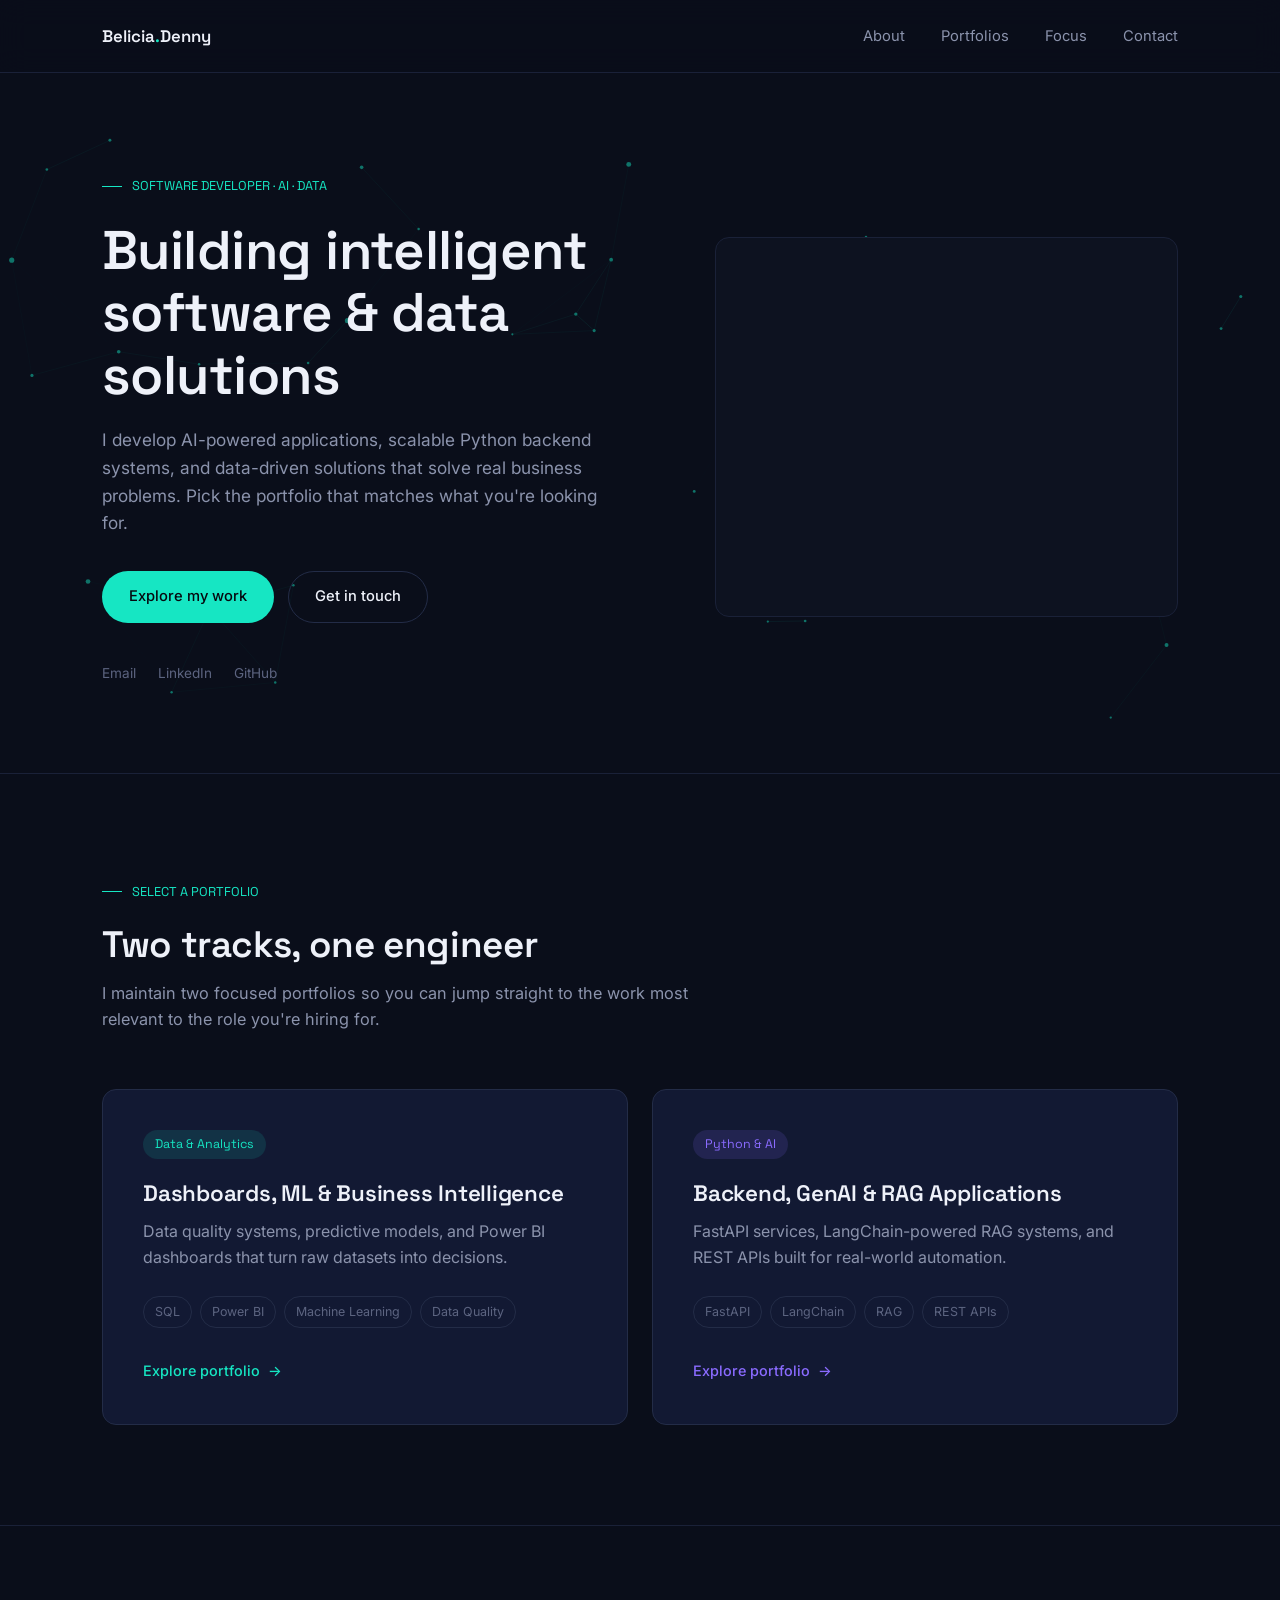
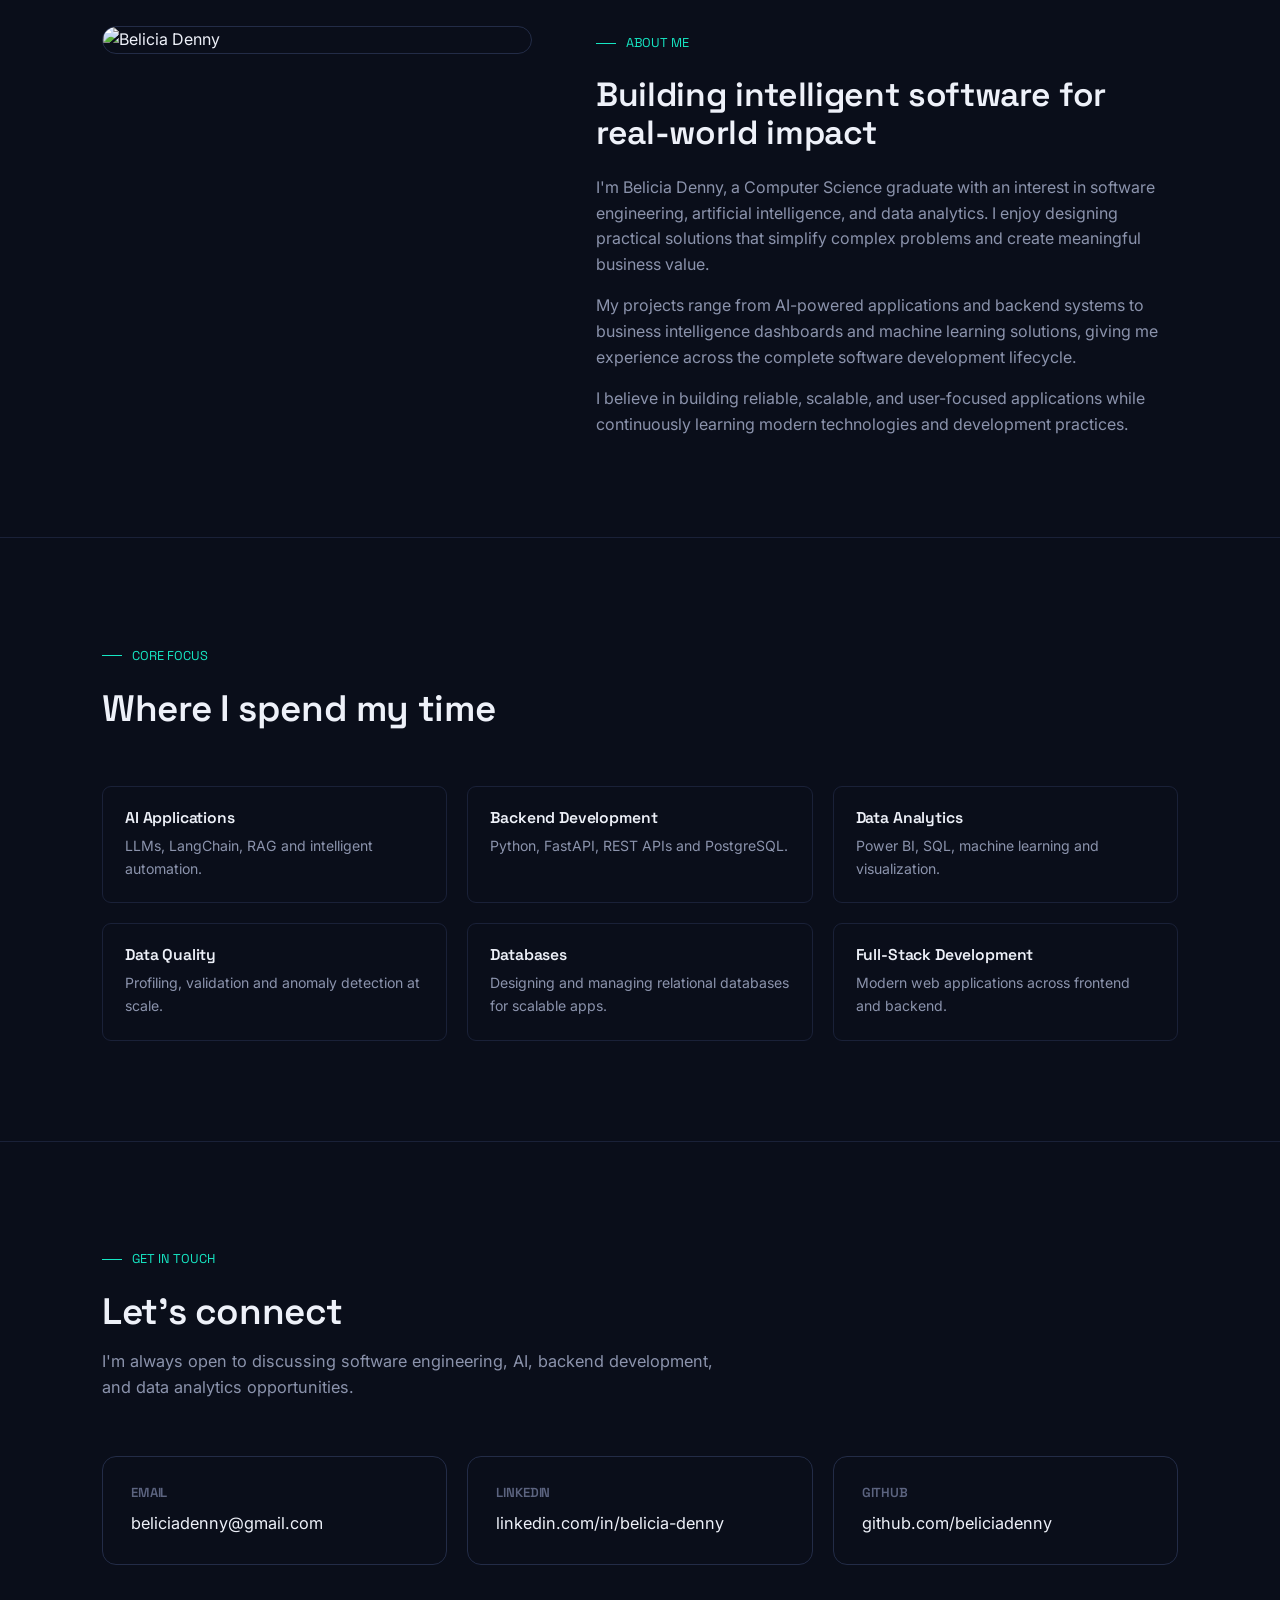
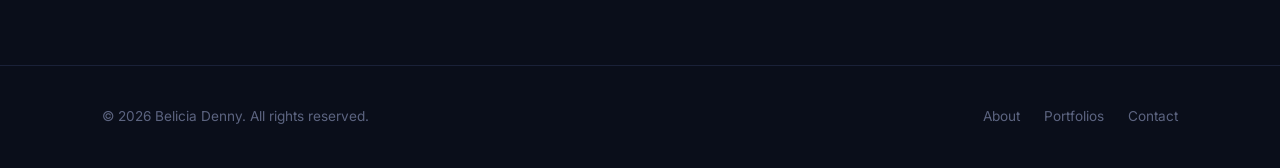
==== index.html @ fc07d2a3 "Initial redesign" ====
<!DOCTYPE html>
<html lang="en">
<head>
<meta charset="UTF-8">
<meta name="viewport" content="width=device-width, initial-scale=1.0">
<title>Belicia Denny | Data &amp; Analytics Portfolio</title>
<meta name="description" content="Portfolio of Belicia Denny showcasing Data Analytics, Business Intelligence, Machine Learning, Python and AI application projects.">
<link rel="preconnect" href="https://fonts.googleapis.com">
<link rel="preconnect" href="https://fonts.gstatic.com" crossorigin>
<link href="https://fonts.googleapis.com/css2?family=Space+Grotesk:wght@500;600;700&family=Inter:wght@400;500;600&display=swap" rel="stylesheet">
<link rel="stylesheet" href="assets/css/style.css">
</head>
<body>

<nav class="nav">
  <div class="wrap">
    <a href="#" class="nav-name">Belicia<span>.</span>Denny</a>
    <ul class="nav-links">
      <li><a href="#about">About</a></li>
      <li><a href="#portfolios">Portfolios</a></li>
      <li><a href="#focus">Focus</a></li>
      <li><a href="#contact">Contact</a></li>
    </ul>
    <button class="nav-toggle" aria-label="Toggle menu" aria-expanded="false">☰</button>
  </div>
</nav>

<header class="hero">
  <canvas class="hero-canvas"></canvas>
  <div class="wrap">
    <div class="hero-copy">
      <div class="eyebrow">SOFTWARE DEVELOPER · AI · DATA</div>
      <h1>Building intelligent software &amp; data solutions</h1>
      <p class="lede">I develop AI-powered applications, scalable Python backend systems, and data-driven solutions that solve real business problems. Pick the portfolio that matches what you're looking for.</p>
      <div class="hero-actions">
        <a href="#portfolios" class="btn btn-primary">Explore my work</a>
        <a href="#contact" class="btn btn-ghost">Get in touch</a>
      </div>
      <div class="hero-socials">
        <a href="mailto:beliciadenny@gmail.com">Email</a>
        <a href="https://www.linkedin.com/in/belicia-denny" target="_blank" rel="noopener">LinkedIn</a>
        <a href="https://github.com/beliciadenny" target="_blank" rel="noopener">GitHub</a>
      </div>
    </div>
    <div class="hero-visual" aria-hidden="true"></div>
  </div>
</header>

<section class="section" id="portfolios">
  <div class="wrap">
    <div class="section-head">
      <div class="eyebrow">SELECT A PORTFOLIO</div>
      <h2>Two tracks, one engineer</h2>
      <p>I maintain two focused portfolios so you can jump straight to the work most relevant to the role you're hiring for.</p>
    </div>
    <div class="picker-grid">
      <a href="data-analytics/" class="picker-card is-teal">
        <span class="picker-tag">Data &amp; Analytics</span>
        <h3>Dashboards, ML &amp; Business Intelligence</h3>
        <p>Data quality systems, predictive models, and Power BI dashboards that turn raw datasets into decisions.</p>
        <div class="picker-stack">
          <span>SQL</span><span>Power BI</span><span>Machine Learning</span><span>Data Quality</span>
        </div>
        <span class="picker-link">Explore portfolio <span class="arrow">→</span></span>
      </a>
      <a href="python-ai/" class="picker-card is-violet">
        <span class="picker-tag">Python &amp; AI</span>
        <h3>Backend, GenAI &amp; RAG Applications</h3>
        <p>FastAPI services, LangChain-powered RAG systems, and REST APIs built for real-world automation.</p>
        <div class="picker-stack">
          <span>FastAPI</span><span>LangChain</span><span>RAG</span><span>REST APIs</span>
        </div>
        <span class="picker-link">Explore portfolio <span class="arrow">→</span></span>
      </a>
    </div>
  </div>
</section>

<section class="section" id="about">
  <div class="wrap">
    <div class="about-layout">
      <div class="about-photo">
        <img src="assets/images/new_pic.jpeg" alt="Belicia Denny">
      </div>
      <div class="about-copy">
        <div class="eyebrow">ABOUT ME</div>
        <h2>Building intelligent software for real-world impact</h2>
        <p>I'm Belicia Denny, a Computer Science graduate with an interest in software engineering, artificial intelligence, and data analytics. I enjoy designing practical solutions that simplify complex problems and create meaningful business value.</p>
        <p>My projects range from AI-powered applications and backend systems to business intelligence dashboards and machine learning solutions, giving me experience across the complete software development lifecycle.</p>
        <p>I believe in building reliable, scalable, and user-focused applications while continuously learning modern technologies and development practices.</p>
      </div>
    </div>
  </div>
</section>

<section class="section" id="focus">
  <div class="wrap">
    <div class="section-head">
      <div class="eyebrow">CORE FOCUS</div>
      <h2>Where I spend my time</h2>
    </div>
    <div class="feature-grid">
      <div class="feature-item">
        <h4>AI Applications</h4>
        <p>LLMs, LangChain, RAG and intelligent automation.</p>
      </div>
      <div class="feature-item">
        <h4>Backend Development</h4>
        <p>Python, FastAPI, REST APIs and PostgreSQL.</p>
      </div>
      <div class="feature-item">
        <h4>Data Analytics</h4>
        <p>Power BI, SQL, machine learning and visualization.</p>
      </div>
      <div class="feature-item">
        <h4>Data Quality</h4>
        <p>Profiling, validation and anomaly detection at scale.</p>
      </div>
      <div class="feature-item">
        <h4>Databases</h4>
        <p>Designing and managing relational databases for scalable apps.</p>
      </div>
      <div class="feature-item">
        <h4>Full-Stack Development</h4>
        <p>Modern web applications across frontend and backend.</p>
      </div>
    </div>
  </div>
</section>

<section class="section" id="contact">
  <div class="wrap">
    <div class="section-head">
      <div class="eyebrow">GET IN TOUCH</div>
      <h2>Let's connect</h2>
      <p>I'm always open to discussing software engineering, AI, backend development, and data analytics opportunities.</p>
    </div>
    <div class="contact-grid">
      <a class="contact-card" href="mailto:beliciadenny@gmail.com">
        <h4>EMAIL</h4>
        <div class="value">beliciadenny@gmail.com</div>
      </a>
      <a class="contact-card" href="https://www.linkedin.com/in/belicia-denny" target="_blank" rel="noopener">
        <h4>LINKEDIN</h4>
        <div class="value">linkedin.com/in/belicia-denny</div>
      </a>
      <a class="contact-card" href="https://github.com/beliciadenny" target="_blank" rel="noopener">
        <h4>GITHUB</h4>
        <div class="value">github.com/beliciadenny</div>
      </a>
    </div>
  </div>
</section>

<footer class="site-footer">
  <div class="wrap footer-row">
    <p>© 2026 Belicia Denny. All rights reserved.</p>
    <div class="footer-links">
      <a href="#about">About</a>
      <a href="#portfolios">Portfolios</a>
      <a href="#contact">Contact</a>
    </div>
  </div>
</footer>

<script src="assets/js/main.js"></script>
</body>
</html>
---- assets/css/style.css ----
/* ==========================================================================
   Belicia Denny — Portfolio design system
   Deep navy base, dual accent system:
     --teal   = Data & Analytics track
     --violet = Python & AI track
   ========================================================================== */

:root {
  --bg: #0a0e1a;
  --bg-elevated: #0d1220;
  --card: #121933;
  --card-hover: #161f3d;
  --border: #232c47;
  --border-soft: #1a2138;

  --text: #eef1f9;
  --text-muted: #8b93ac;
  --text-faint: #5c6480;

  --teal: #16e6c3;
  --teal-soft: rgba(22, 230, 195, 0.12);
  --violet: #8a6bff;
  --violet-soft: rgba(138, 107, 255, 0.14);

  --accent: var(--teal);
  --accent-soft: var(--teal-soft);

  --font-display: "Space Grotesk", "Segoe UI", sans-serif;
  --font-body: "Inter", "Segoe UI", sans-serif;

  --max: 1140px;
  --radius: 14px;
  --radius-sm: 9px;

  --ease: cubic-bezier(0.16, 1, 0.3, 1);
}

/* Track overrides — set on <body> */
body.track-data { --accent: var(--teal); --accent-soft: var(--teal-soft); }
body.track-ai   { --accent: var(--violet); --accent-soft: var(--violet-soft); }

* { box-sizing: border-box; }
html { scroll-behavior: smooth; }

@media (prefers-reduced-motion: reduce) {
  html { scroll-behavior: auto; }
  *, *::before, *::after { animation-duration: 0.001ms !important; animation-iteration-count: 1 !important; transition-duration: 0.001ms !important; }
}

body {
  margin: 0;
  background: var(--bg);
  color: var(--text);
  font-family: var(--font-body);
  font-size: 16px;
  line-height: 1.6;
  -webkit-font-smoothing: antialiased;
}

img { max-width: 100%; display: block; }
a { color: inherit; text-decoration: none; }

h1, h2, h3, h4 {
  font-family: var(--font-display);
  font-weight: 600;
  line-height: 1.15;
  margin: 0;
  letter-spacing: -0.01em;
}

p { margin: 0; color: var(--text-muted); }

.wrap {
  max-width: var(--max);
  margin: 0 auto;
  padding: 0 32px;
}

@media (max-width: 640px) {
  .wrap { padding: 0 20px; }
}

::selection { background: var(--accent-soft); color: var(--text); }

/* Focus visibility */
a:focus-visible,
button:focus-visible {
  outline: 2px solid var(--accent);
  outline-offset: 3px;
  border-radius: 4px;
}

/* ---------- Nav ---------- */
.nav {
  position: sticky;
  top: 0;
  z-index: 50;
  background: rgba(10, 14, 26, 0.78);
  backdrop-filter: blur(14px);
  -webkit-backdrop-filter: blur(14px);
  border-bottom: 1px solid var(--border-soft);
}

.nav .wrap {
  display: flex;
  align-items: center;
  justify-content: space-between;
  height: 72px;
}

.nav-name {
  font-family: var(--font-display);
  font-size: 1.05rem;
  font-weight: 600;
  color: var(--text);
}

.nav-name span { color: var(--accent); }

.nav-links {
  display: flex;
  gap: 36px;
  list-style: none;
  margin: 0;
  padding: 0;
}

.nav-links a {
  font-size: 0.92rem;
  color: var(--text-muted);
  transition: color 0.2s var(--ease);
  position: relative;
}

.nav-links a:hover { color: var(--text); }

.nav-links a::after {
  content: "";
  position: absolute;
  left: 0; right: 0; bottom: -6px;
  height: 2px;
  background: var(--accent);
  transform: scaleX(0);
  transform-origin: left;
  transition: transform 0.25s var(--ease);
}

.nav-links a:hover::after { transform: scaleX(1); }

.nav-toggle {
  display: none;
  background: none;
  border: 1px solid var(--border);
  border-radius: 8px;
  width: 40px; height: 40px;
  color: var(--text);
  font-size: 1.1rem;
  cursor: pointer;
}

@media (max-width: 800px) {
  .nav-links {
    position: fixed;
    top: 72px; left: 0; right: 0;
    flex-direction: column;
    gap: 0;
    background: var(--bg-elevated);
    border-bottom: 1px solid var(--border-soft);
    max-height: 0;
    overflow: hidden;
    transition: max-height 0.3s var(--ease);
  }
  .nav-links.open { max-height: 320px; }
  .nav-links li { border-top: 1px solid var(--border-soft); }
  .nav-links a { display: block; padding: 16px 32px; }
  .nav-toggle { display: block; }
}

/* ---------- Buttons ---------- */
.btn {
  display: inline-flex;
  align-items: center;
  gap: 8px;
  padding: 13px 26px;
  border-radius: 999px;
  font-size: 0.92rem;
  font-weight: 500;
  font-family: var(--font-body);
  border: 1px solid transparent;
  cursor: pointer;
  transition: transform 0.2s var(--ease), border-color 0.2s var(--ease), background 0.2s var(--ease);
}

.btn-primary {
  background: var(--accent);
  color: #06090f;
}
.btn-primary:hover { transform: translateY(-2px); }

.btn-ghost {
  background: transparent;
  border-color: var(--border);
  color: var(--text);
}
.btn-ghost:hover { border-color: var(--accent); color: var(--accent); }

/* ---------- Hero ---------- */
.hero {
  position: relative;
  padding: 96px 0 88px;
  overflow: hidden;
}

.hero-canvas {
  position: absolute;
  inset: 0;
  z-index: 0;
  opacity: 0.55;
  pointer-events: none;
}

.hero .wrap {
  position: relative;
  z-index: 1;
  display: grid;
  grid-template-columns: 1.1fr 0.9fr;
  gap: 48px;
  align-items: center;
}

@media (max-width: 900px) {
  .hero .wrap { grid-template-columns: 1fr; }
  .hero-visual { order: -1; height: 220px; }
}

.eyebrow {
  display: inline-flex;
  align-items: center;
  gap: 10px;
  font-size: 0.8rem;
  color: var(--accent);
  font-family: var(--font-display);
  margin-bottom: 22px;
}

.eyebrow::before {
  content: "";
  width: 20px;
  height: 1px;
  background: var(--accent);
}

.hero h1 {
  font-size: clamp(2.3rem, 4.6vw, 3.4rem);
  color: var(--text);
  max-width: 14ch;
}

.hero .lede {
  margin-top: 20px;
  font-size: 1.08rem;
  max-width: 46ch;
  color: var(--text-muted);
}

.hero-actions {
  display: flex;
  gap: 14px;
  margin-top: 34px;
  flex-wrap: wrap;
}

.hero-socials {
  display: flex;
  gap: 22px;
  margin-top: 40px;
}

.hero-socials a {
  font-size: 0.85rem;
  color: var(--text-faint);
  border-bottom: 1px solid transparent;
  transition: color 0.2s var(--ease), border-color 0.2s var(--ease);
}
.hero-socials a:hover { color: var(--accent); border-color: var(--accent); }

.hero-visual {
  position: relative;
  height: 380px;
  border-radius: var(--radius);
  border: 1px solid var(--border-soft);
  background: var(--bg-elevated);
  overflow: hidden;
}

.hero-photo {
  position: relative;
  height: 380px;
  border-radius: var(--radius);
  overflow: hidden;
  border: 1px solid var(--border);
}

.hero-photo img { width: 100%; height: 100%; object-fit: cover; }

.hero-photo::after {
  content: "";
  position: absolute; inset: 0;
  background: linear-gradient(180deg, transparent 50%, rgba(10,14,26,0.85) 100%);
}

/* ---------- Section scaffolding ---------- */
.section { padding: 100px 0; border-top: 1px solid var(--border-soft); }
.section-head { max-width: 640px; margin-bottom: 56px; }
.section-head h2 { font-size: clamp(1.7rem, 3vw, 2.3rem); }
.section-head p { margin-top: 14px; font-size: 1.02rem; }

/* ---------- Portfolio picker (home) ---------- */
.picker-grid {
  display: grid;
  grid-template-columns: 1fr 1fr;
  gap: 24px;
}
@media (max-width: 780px) { .picker-grid { grid-template-columns: 1fr; } }

.picker-card {
  position: relative;
  padding: 40px;
  border-radius: var(--radius);
  border: 1px solid var(--border);
  background: var(--card);
  transition: transform 0.3s var(--ease), border-color 0.3s var(--ease), box-shadow 0.3s var(--ease);
}

.picker-card.is-teal:hover { border-color: var(--teal); box-shadow: 0 0 0 1px var(--teal), 0 20px 50px -20px rgba(22,230,195,0.35); }
.picker-card.is-violet:hover { border-color: var(--violet); box-shadow: 0 0 0 1px var(--violet), 0 20px 50px -20px rgba(138,107,255,0.35); }
.picker-card:hover { transform: translateY(-6px); }

.picker-tag {
  display: inline-block;
  font-family: var(--font-display);
  font-size: 0.78rem;
  padding: 5px 12px;
  border-radius: 999px;
  margin-bottom: 22px;
}
.is-teal .picker-tag { background: var(--teal-soft); color: var(--teal); }
.is-violet .picker-tag { background: var(--violet-soft); color: var(--violet); }

.picker-card h3 { font-size: 1.4rem; color: var(--text); margin-bottom: 12px; }
.picker-card p { margin-bottom: 26px; }

.picker-stack {
  display: flex;
  flex-wrap: wrap;
  gap: 8px;
  margin-bottom: 30px;
}
.picker-stack span {
  font-size: 0.78rem;
  color: var(--text-faint);
  border: 1px solid var(--border);
  padding: 5px 11px;
  border-radius: 999px;
}

.picker-link {
  display: inline-flex;
  align-items: center;
  gap: 8px;
  font-size: 0.9rem;
  font-weight: 500;
  color: var(--text);
}
.is-teal .picker-link { color: var(--teal); }
.is-violet .picker-link { color: var(--violet); }

.picker-link .arrow { transition: transform 0.25s var(--ease); }
.picker-card:hover .picker-link .arrow { transform: translateX(5px); }

/* ---------- About / expertise grid ---------- */
.about-layout {
  display: grid;
  grid-template-columns: 0.85fr 1.15fr;
  gap: 64px;
  align-items: start;
}
@media (max-width: 860px) { .about-layout { grid-template-columns: 1fr; } }

.about-photo {
  border-radius: var(--radius);
  overflow: hidden;
  border: 1px solid var(--border);
}

.about-copy p + p { margin-top: 16px; }
.about-copy h2 { font-size: clamp(1.6rem, 3vw, 2.1rem); margin-bottom: 22px; }

.feature-grid {
  display: grid;
  grid-template-columns: repeat(3, 1fr);
  gap: 20px;
  margin-top: 44px;
}
@media (max-width: 700px) { .feature-grid { grid-template-columns: 1fr 1fr; } }
@media (max-width: 480px) { .feature-grid { grid-template-columns: 1fr; } }

.feature-item {
  padding: 22px;
  border-radius: var(--radius-sm);
  border: 1px solid var(--border-soft);
}
.feature-item h4 { font-size: 0.98rem; color: var(--text); margin-bottom: 8px; }
.feature-item p { font-size: 0.88rem; }

/* ---------- Featured project ---------- */
.featured {
  border: 1px solid var(--border);
  border-radius: var(--radius);
  overflow: hidden;
  background: var(--card);
}

.featured-media { position: relative; line-height: 0; }
.featured-media img { width: 100%; }

.featured-body { padding: 44px; }
.featured-body h3 { font-size: 1.5rem; color: var(--text); margin-bottom: 16px; }
.featured-body > p { margin-bottom: 26px; max-width: 68ch; }

.chip-row {
  display: flex;
  flex-wrap: wrap;
  gap: 10px;
  margin-bottom: 28px;
}
.chip {
  font-size: 0.8rem;
  padding: 7px 14px;
  border-radius: 999px;
  background: var(--accent-soft);
  color: var(--accent);
}

.stack-row {
  display: flex;
  flex-wrap: wrap;
  gap: 8px;
  margin-bottom: 30px;
}
.stack-row span {
  font-size: 0.78rem;
  color: var(--text-faint);
  border: 1px solid var(--border);
  padding: 5px 12px;
  border-radius: 999px;
}

.featured-note {
  font-size: 0.85rem;
  color: var(--text-faint);
  margin-top: 22px;
  border-top: 1px solid var(--border-soft);
  padding-top: 20px;
}

/* ---------- Project cards ---------- */
.project-grid {
  display: grid;
  grid-template-columns: repeat(2, 1fr);
  gap: 24px;
}
@media (max-width: 760px) { .project-grid { grid-template-columns: 1fr; } }

.project-card {
  border: 1px solid var(--border);
  border-radius: var(--radius);
  background: var(--card);
  overflow: hidden;
  opacity: 0;
  transform: translateY(16px);
  transition: opacity 0.5s var(--ease), transform 0.5s var(--ease), border-color 0.3s var(--ease), box-shadow 0.3s var(--ease);
}

.project-card.in-view { opacity: 1; transform: translateY(0); }

.project-card:hover {
  border-color: var(--accent);
  box-shadow: 0 18px 46px -24px rgba(0,0,0,0.6);
}

.project-media { line-height: 0; overflow: hidden; }
.project-media img { width: 100%; height: 190px; object-fit: cover; transition: transform 0.5s var(--ease); }
.project-card:hover .project-media img { transform: scale(1.045); }

.project-body { padding: 26px; }
.project-body h3 { font-size: 1.08rem; color: var(--text); margin-bottom: 10px; }
.project-body > p { font-size: 0.92rem; margin-bottom: 18px; }

.project-stack {
  display: flex;
  flex-wrap: wrap;
  gap: 8px;
  margin-bottom: 20px;
}
.project-stack span {
  font-size: 0.75rem;
  color: var(--text-faint);
  border: 1px solid var(--border-soft);
  padding: 4px 10px;
  border-radius: 999px;
}

.project-link {
  display: inline-flex;
  align-items: center;
  gap: 7px;
  font-size: 0.86rem;
  font-weight: 500;
  color: var(--accent);
}
.project-link .arrow { transition: transform 0.25s var(--ease); }
.project-card:hover .project-link .arrow { transform: translateX(4px); }

/* ---------- Skills ---------- */
.skills-grid {
  display: grid;
  grid-template-columns: repeat(3, 1fr);
  gap: 20px;
}
@media (max-width: 760px) { .skills-grid { grid-template-columns: 1fr 1fr; } }
@media (max-width: 500px) { .skills-grid { grid-template-columns: 1fr; } }

.skill-card {
  padding: 24px;
  border: 1px solid var(--border-soft);
  border-radius: var(--radius-sm);
}
.skill-card h4 {
  font-size: 0.82rem;
  color: var(--accent);
  font-family: var(--font-display);
  margin-bottom: 14px;
}
.skill-tags { display: flex; flex-wrap: wrap; gap: 8px; }
.skill-tags span {
  font-size: 0.8rem;
  color: var(--text-muted);
  border: 1px solid var(--border);
  padding: 5px 11px;
  border-radius: 999px;
}

/* ---------- Education ---------- */
.edu-card {
  display: flex;
  justify-content: space-between;
  align-items: flex-start;
  gap: 24px;
  padding: 32px;
  border: 1px solid var(--border);
  border-radius: var(--radius);
  background: var(--card);
  flex-wrap: wrap;
}
.edu-card h3 { font-size: 1.2rem; color: var(--text); margin-bottom: 6px; }
.edu-card .edu-sub { color: var(--accent); font-size: 0.92rem; margin-bottom: 10px; }
.edu-year {
  font-family: var(--font-display);
  color: var(--text-faint);
  font-size: 0.9rem;
  white-space: nowrap;
}

/* ---------- Contact ---------- */
.contact-grid {
  display: grid;
  grid-template-columns: repeat(3, 1fr);
  gap: 20px;
}
@media (max-width: 700px) { .contact-grid { grid-template-columns: 1fr; } }

.contact-card {
  padding: 28px;
  border: 1px solid var(--border);
  border-radius: var(--radius);
  transition: border-color 0.25s var(--ease), transform 0.25s var(--ease);
}
.contact-card:hover { border-color: var(--accent); transform: translateY(-4px); }
.contact-card h4 { font-size: 0.82rem; color: var(--text-faint); font-family: var(--font-display); margin-bottom: 10px; }
.contact-card .value { font-size: 1.02rem; color: var(--text); word-break: break-word; }

/* ---------- Footer ---------- */
.site-footer {
  border-top: 1px solid var(--border-soft);
  padding: 40px 0;
}
.footer-row {
  display: flex;
  justify-content: space-between;
  align-items: center;
  flex-wrap: wrap;
  gap: 16px;
}
.footer-row p { font-size: 0.85rem; color: var(--text-faint); }
.footer-links { display: flex; gap: 24px; }
.footer-links a { font-size: 0.85rem; color: var(--text-faint); transition: color 0.2s var(--ease); }
.footer-links a:hover { color: var(--accent); }

/* ---------- Utility reveal (project grid stagger only) ---------- */
.project-card:nth-child(1) { transition-delay: 0.02s; }
.project-card:nth-child(2) { transition-delay: 0.08s; }
.project-card:nth-child(3) { transition-delay: 0.14s; }
.project-card:nth-child(4) { transition-delay: 0.2s; }
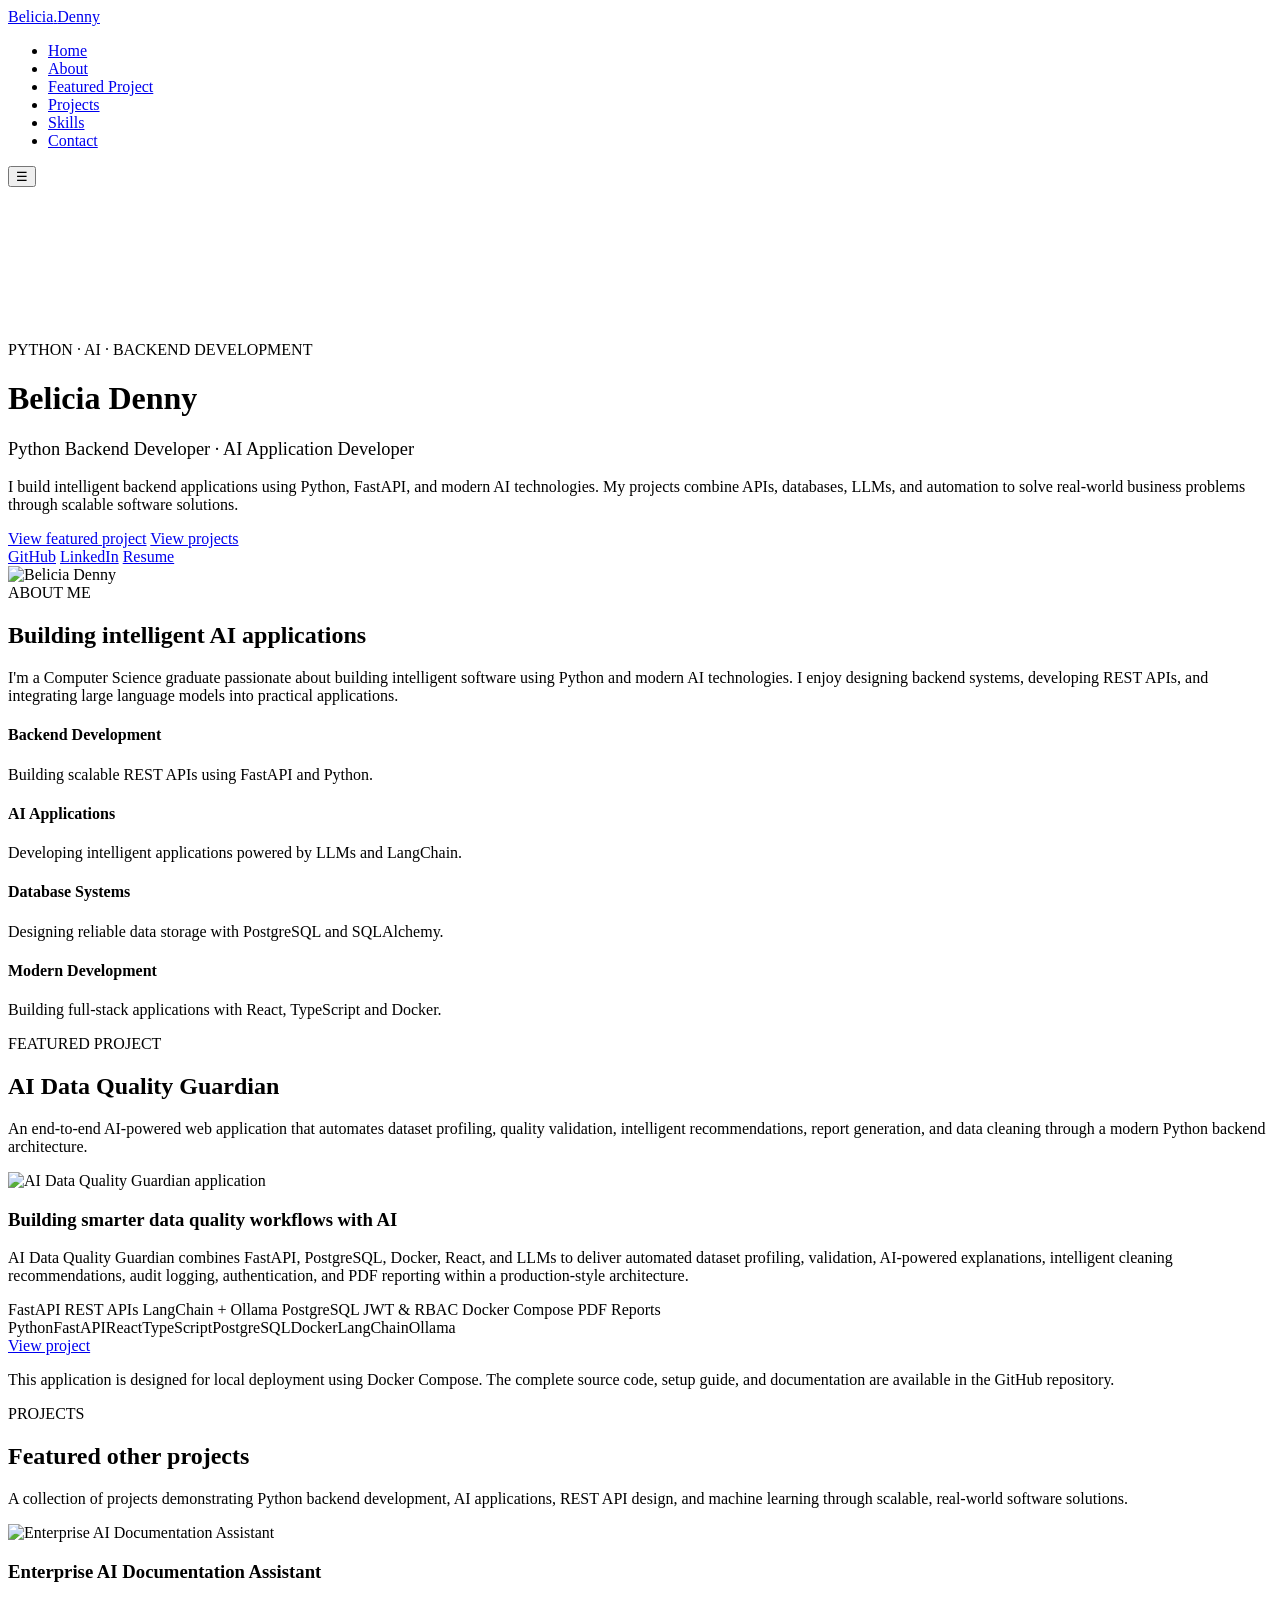
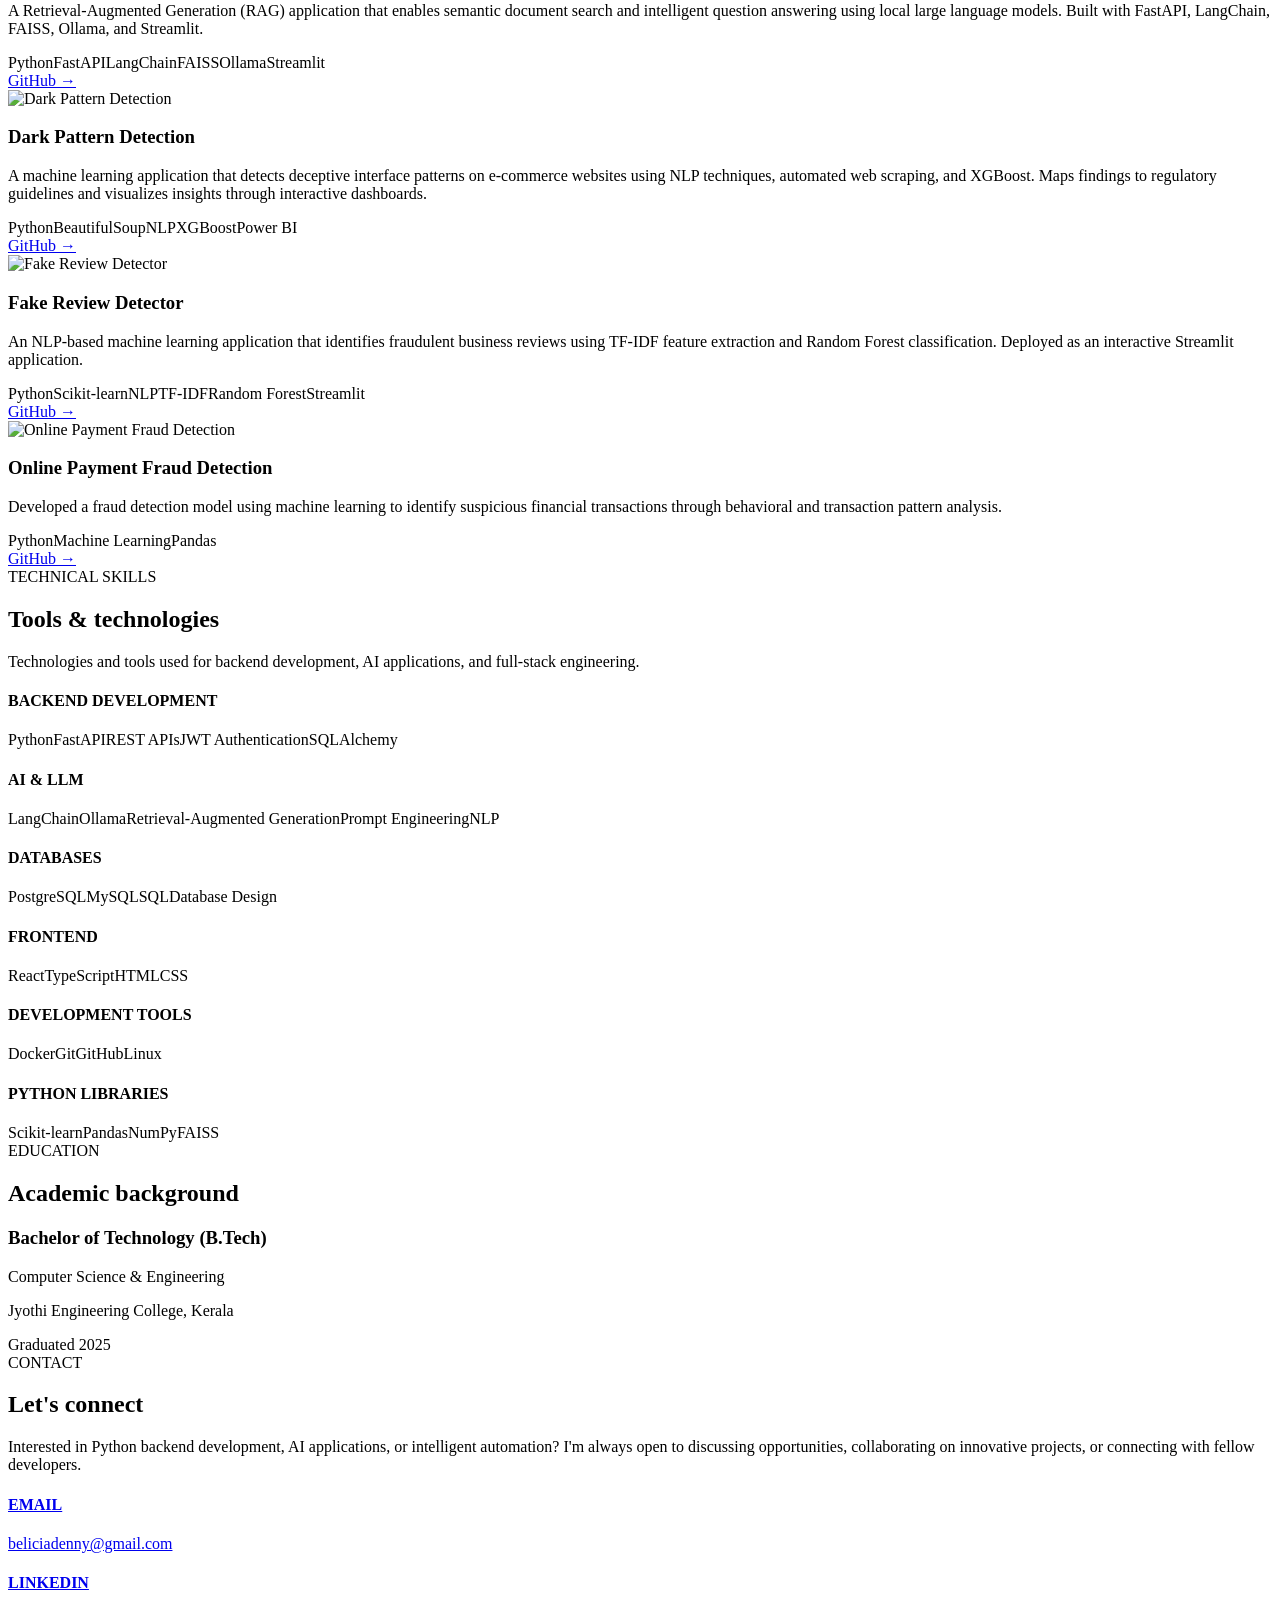
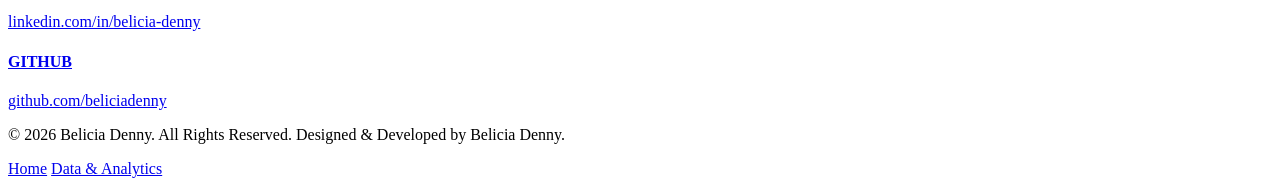
==== commit f38aa0e4: "Add files via upload" ====
--- a/index.html
+++ b/index.html
@@ -3,22 +3,24 @@
 <head>
 <meta charset="UTF-8">
 <meta name="viewport" content="width=device-width, initial-scale=1.0">
-<title>Belicia Denny | Data &amp; Analytics Portfolio</title>
-<meta name="description" content="Portfolio of Belicia Denny showcasing Data Analytics, Business Intelligence, Machine Learning, Python and AI application projects.">
+<title>Belicia Denny | Python &amp; AI Applications</title>
+<meta name="description" content="Portfolio of Belicia Denny showcasing Python backend development, AI applications, FastAPI, LLM integration, and intelligent software solutions.">
 <link rel="preconnect" href="https://fonts.googleapis.com">
 <link rel="preconnect" href="https://fonts.gstatic.com" crossorigin>
 <link href="https://fonts.googleapis.com/css2?family=Space+Grotesk:wght@500;600;700&family=Inter:wght@400;500;600&display=swap" rel="stylesheet">
-<link rel="stylesheet" href="assets/css/style.css">
+<link rel="stylesheet" href="../assets/css/style.css">
 </head>
-<body>
+<body class="track-data">
 
 <nav class="nav">
   <div class="wrap">
-    <a href="#" class="nav-name">Belicia<span>.</span>Denny</a>
+    <a href="../index.html" class="nav-name">Belicia<span>.</span>Denny</a>
     <ul class="nav-links">
+      <li><a href="../index.html">Home</a></li>
       <li><a href="#about">About</a></li>
-      <li><a href="#portfolios">Portfolios</a></li>
-      <li><a href="#focus">Focus</a></li>
+      <li><a href="#featured-project">Featured Project</a></li>
+      <li><a href="#projects">Projects</a></li>
+      <li><a href="#skills">Skills</a></li>
       <li><a href="#contact">Contact</a></li>
     </ul>
     <button class="nav-toggle" aria-label="Toggle menu" aria-expanded="false">☰</button>
@@ -29,101 +31,183 @@
   <canvas class="hero-canvas"></canvas>
   <div class="wrap">
     <div class="hero-copy">
-      <div class="eyebrow">SOFTWARE DEVELOPER · AI · DATA</div>
-      <h1>Building intelligent software &amp; data solutions</h1>
-      <p class="lede">I develop AI-powered applications, scalable Python backend systems, and data-driven solutions that solve real business problems. Pick the portfolio that matches what you're looking for.</p>
+      <div class="eyebrow">PYTHON · AI · BACKEND DEVELOPMENT</div>
+      <h1>Belicia Denny</h1>
+      <p class="lede" style="font-family: var(--font-display); color: var(--text); font-size: 1.15rem; margin-top: 6px;">Python Backend Developer · AI Application Developer</p>
+      <p class="lede">I build intelligent backend applications using Python, FastAPI, and modern AI technologies. My projects combine APIs, databases, LLMs, and automation to solve real-world business problems through scalable software solutions.</p>
       <div class="hero-actions">
-        <a href="#portfolios" class="btn btn-primary">Explore my work</a>
-        <a href="#contact" class="btn btn-ghost">Get in touch</a>
+        <a href="#featured-project" class="btn btn-primary">View featured project</a>
+        <a href="#projects" class="btn btn-ghost">View projects</a>
       </div>
       <div class="hero-socials">
-        <a href="mailto:beliciadenny@gmail.com">Email</a>
-        <a href="https://www.linkedin.com/in/belicia-denny" target="_blank" rel="noopener">LinkedIn</a>
         <a href="https://github.com/beliciadenny" target="_blank" rel="noopener">GitHub</a>
-      </div>
-    </div>
-    <div class="hero-visual" aria-hidden="true"></div>
+        <a href="https://linkedin.com/in/belicia-denny" target="_blank" rel="noopener">LinkedIn</a>
+        <a href="assets/Belicia_Denny_Btech2025_AI.pdf" target="_blank" rel="noopener">Resume</a>
+      </div>
+    </div>
+    <div class="hero-photo">
+      <img src="assets/images/profile.jpeg" alt="Belicia Denny">
+    </div>
   </div>
 </header>
 
-<section class="section" id="portfolios">
-  <div class="wrap">
-    <div class="section-head">
-      <div class="eyebrow">SELECT A PORTFOLIO</div>
-      <h2>Two tracks, one engineer</h2>
-      <p>I maintain two focused portfolios so you can jump straight to the work most relevant to the role you're hiring for.</p>
-    </div>
-    <div class="picker-grid">
-      <a href="data-analytics/" class="picker-card is-teal">
-        <span class="picker-tag">Data &amp; Analytics</span>
-        <h3>Dashboards, ML &amp; Business Intelligence</h3>
-        <p>Data quality systems, predictive models, and Power BI dashboards that turn raw datasets into decisions.</p>
-        <div class="picker-stack">
-          <span>SQL</span><span>Power BI</span><span>Machine Learning</span><span>Data Quality</span>
-        </div>
-        <span class="picker-link">Explore portfolio <span class="arrow">→</span></span>
-      </a>
-      <a href="python-ai/" class="picker-card is-violet">
-        <span class="picker-tag">Python &amp; AI</span>
-        <h3>Backend, GenAI &amp; RAG Applications</h3>
-        <p>FastAPI services, LangChain-powered RAG systems, and REST APIs built for real-world automation.</p>
-        <div class="picker-stack">
-          <span>FastAPI</span><span>LangChain</span><span>RAG</span><span>REST APIs</span>
-        </div>
-        <span class="picker-link">Explore portfolio <span class="arrow">→</span></span>
-      </a>
-    </div>
-  </div>
-</section>
-
 <section class="section" id="about">
   <div class="wrap">
-    <div class="about-layout">
-      <div class="about-photo">
-        <img src="assets/images/new_pic.jpeg" alt="Belicia Denny">
-      </div>
-      <div class="about-copy">
-        <div class="eyebrow">ABOUT ME</div>
-        <h2>Building intelligent software for real-world impact</h2>
-        <p>I'm Belicia Denny, a Computer Science graduate with an interest in software engineering, artificial intelligence, and data analytics. I enjoy designing practical solutions that simplify complex problems and create meaningful business value.</p>
-        <p>My projects range from AI-powered applications and backend systems to business intelligence dashboards and machine learning solutions, giving me experience across the complete software development lifecycle.</p>
-        <p>I believe in building reliable, scalable, and user-focused applications while continuously learning modern technologies and development practices.</p>
-      </div>
-    </div>
-  </div>
-</section>
-
-<section class="section" id="focus">
-  <div class="wrap">
-    <div class="section-head">
-      <div class="eyebrow">CORE FOCUS</div>
-      <h2>Where I spend my time</h2>
+    <div class="section-head">
+      <div class="eyebrow">ABOUT ME</div>
+      <h2>Building intelligent AI applications</h2>
+      <p>I'm a Computer Science graduate passionate about building intelligent software using Python and modern AI technologies. I enjoy designing backend systems, developing REST APIs, and integrating large language models into practical applications.</p>
     </div>
     <div class="feature-grid">
       <div class="feature-item">
+        <h4>Backend Development</h4>
+        <p>Building scalable REST APIs using FastAPI and Python.</p>
+      </div>
+      <div class="feature-item">
         <h4>AI Applications</h4>
-        <p>LLMs, LangChain, RAG and intelligent automation.</p>
-      </div>
-      <div class="feature-item">
-        <h4>Backend Development</h4>
-        <p>Python, FastAPI, REST APIs and PostgreSQL.</p>
-      </div>
-      <div class="feature-item">
-        <h4>Data Analytics</h4>
-        <p>Power BI, SQL, machine learning and visualization.</p>
-      </div>
-      <div class="feature-item">
-        <h4>Data Quality</h4>
-        <p>Profiling, validation and anomaly detection at scale.</p>
-      </div>
-      <div class="feature-item">
-        <h4>Databases</h4>
-        <p>Designing and managing relational databases for scalable apps.</p>
-      </div>
-      <div class="feature-item">
-        <h4>Full-Stack Development</h4>
-        <p>Modern web applications across frontend and backend.</p>
-      </div>
+        <p>Developing intelligent applications powered by LLMs and LangChain.</p>
+      </div>
+      <div class="feature-item">
+        <h4>Database Systems</h4>
+        <p>Designing reliable data storage with PostgreSQL and SQLAlchemy.</p>
+      </div>
+      <div class="feature-item">
+        <h4>Modern Development</h4>
+        <p>Building full-stack applications with React, TypeScript and Docker.</p>
+      </div>
+    </div>
+  </div>
+</section>
+
+<section class="section" id="featured-project">
+  <div class="wrap">
+    <div class="section-head">
+      <div class="eyebrow">FEATURED PROJECT</div>
+      <h2>AI Data Quality Guardian</h2>
+      <p>An end-to-end AI-powered web application that automates dataset profiling, quality validation, intelligent recommendations, report generation, and data cleaning through a modern Python backend architecture.</p>
+    </div>
+    <div class="featured">
+      <div class="featured-media">
+        <img src="assets/images/data-quality-guardian.png" alt="AI Data Quality Guardian application">
+      </div>
+      <div class="featured-body">
+        <h3>Building smarter data quality workflows with AI</h3>
+        <p>AI Data Quality Guardian combines FastAPI, PostgreSQL, Docker, React, and LLMs to deliver automated dataset profiling, validation, AI-powered explanations, intelligent cleaning recommendations, audit logging, authentication, and PDF reporting within a production-style architecture.</p>
+        <div class="chip-row">
+          <span class="chip">FastAPI REST APIs</span>
+          <span class="chip">LangChain + Ollama</span>
+          <span class="chip">PostgreSQL</span>
+          <span class="chip">JWT &amp; RBAC</span>
+          <span class="chip">Docker Compose</span>
+          <span class="chip">PDF Reports</span>
+        </div>
+        <div class="stack-row">
+          <span>Python</span><span>FastAPI</span><span>React</span><span>TypeScript</span><span>PostgreSQL</span><span>Docker</span><span>LangChain</span><span>Ollama</span>
+        </div>
+        <a href="https://github.com/beliciadenny/ai-data-quality-guardian" target="_blank" rel="noopener" class="btn btn-primary">View project</a>
+        <p class="featured-note">This application is designed for local deployment using Docker Compose. The complete source code, setup guide, and documentation are available in the GitHub repository.</p>
+      </div>
+    </div>
+  </div>
+</section>
+
+<section class="section" id="projects">
+  <div class="wrap">
+    <div class="section-head">
+      <div class="eyebrow">PROJECTS</div>
+      <h2>Featured other projects</h2>
+      <p>A collection of projects demonstrating Python backend development, AI applications, REST API design, and machine learning through scalable, real-world software solutions.</p>
+    </div>
+    <div class="project-grid">
+      <article class="project-card">
+        <div class="project-media"><img src="assets/images/ai-enterprice.png" alt="Enterprise AI Documentation Assistant"></div>
+        <div class="project-body">
+          <h3>Enterprise AI Documentation Assistant</h3>
+          <p>A Retrieval-Augmented Generation (RAG) application that enables semantic document search and intelligent question answering using local large language models. Built with FastAPI, LangChain, FAISS, Ollama, and Streamlit.</p>
+          <div class="project-stack"><span>Python</span><span>FastAPI</span><span>LangChain</span><span>FAISS</span><span>Ollama</span><span>Streamlit</span></div>
+          <a href="https://github.com/beliciadenny/enterprise-ai-documentation-assistant" target="_blank" rel="noopener" class="project-link">GitHub <span class="arrow">→</span></a>
+        </div>
+      </article>
+      <article class="project-card">
+        <div class="project-media"><img src="assets/images/dark-pattern.png" alt="Dark Pattern Detection"></div>
+        <div class="project-body">
+          <h3>Dark Pattern Detection</h3>
+          <p>A machine learning application that detects deceptive interface patterns on e-commerce websites using NLP techniques, automated web scraping, and XGBoost. Maps findings to regulatory guidelines and visualizes insights through interactive dashboards.</p>
+          <div class="project-stack"><span>Python</span><span>BeautifulSoup</span><span>NLP</span><span>XGBoost</span><span>Power BI</span></div>
+          <a href="https://github.com/beliciadenny/dark-pattern-detection" target="_blank" rel="noopener" class="project-link">GitHub <span class="arrow">→</span></a>
+        </div>
+      </article>
+      <article class="project-card">
+        <div class="project-media"><img src="assets/images/fake-review.png" alt="Fake Review Detector"></div>
+        <div class="project-body">
+          <h3>Fake Review Detector</h3>
+          <p>An NLP-based machine learning application that identifies fraudulent business reviews using TF-IDF feature extraction and Random Forest classification. Deployed as an interactive Streamlit application.</p>
+          <div class="project-stack"><span>Python</span><span>Scikit-learn</span><span>NLP</span><span>TF-IDF</span><span>Random Forest</span><span>Streamlit</span></div>
+          <a href="https://github.com/beliciadenny/Fake-Review-Detector" target="_blank" rel="noopener" class="project-link">GitHub <span class="arrow">→</span></a>
+        </div>
+      </article>
+      <article class="project-card">
+        <div class="project-media"><img src="assets/images/fraud-detection.png" alt="Online Payment Fraud Detection"></div>
+        <div class="project-body">
+          <h3>Online Payment Fraud Detection</h3>
+          <p>Developed a fraud detection model using machine learning to identify suspicious financial transactions through behavioral and transaction pattern analysis.</p>
+          <div class="project-stack"><span>Python</span><span>Machine Learning</span><span>Pandas</span></div>
+          <a href="https://github.com/beliciadenny/Online_Payments_Fraud_Detection-MLProject" target="_blank" rel="noopener" class="project-link">GitHub <span class="arrow">→</span></a>
+        </div>
+      </article>
+    </div>
+  </div>
+</section>
+
+<section class="section" id="skills">
+  <div class="wrap">
+    <div class="section-head">
+      <div class="eyebrow">TECHNICAL SKILLS</div>
+      <h2>Tools &amp; technologies</h2>
+      <p>Technologies and tools used for backend development, AI applications, and full-stack engineering.</p>
+    </div>
+    <div class="skills-grid">
+      <div class="skill-card">
+        <h4>BACKEND DEVELOPMENT</h4>
+        <div class="skill-tags"><span>Python</span><span>FastAPI</span><span>REST APIs</span><span>JWT Authentication</span><span>SQLAlchemy</span></div>
+      </div>
+      <div class="skill-card">
+        <h4>AI &amp; LLM</h4>
+        <div class="skill-tags"><span>LangChain</span><span>Ollama</span><span>Retrieval-Augmented Generation</span><span>Prompt Engineering</span><span>NLP</span></div>
+      </div>
+      <div class="skill-card">
+        <h4>DATABASES</h4>
+        <div class="skill-tags"><span>PostgreSQL</span><span>MySQL</span><span>SQL</span><span>Database Design</span></div>
+      </div>
+      <div class="skill-card">
+        <h4>FRONTEND</h4>
+        <div class="skill-tags"><span>React</span><span>TypeScript</span><span>HTML</span><span>CSS</span></div>
+      </div>
+      <div class="skill-card">
+        <h4>DEVELOPMENT TOOLS</h4>
+        <div class="skill-tags"><span>Docker</span><span>Git</span><span>GitHub</span><span>Linux</span></div>
+      </div>
+      <div class="skill-card">
+        <h4>PYTHON LIBRARIES</h4>
+        <div class="skill-tags"><span>Scikit-learn</span><span>Pandas</span><span>NumPy</span><span>FAISS</span></div>
+      </div>
+    </div>
+  </div>
+</section>
+
+<section class="section" id="education">
+  <div class="wrap">
+    <div class="section-head">
+      <div class="eyebrow">EDUCATION</div>
+      <h2>Academic background</h2>
+    </div>
+    <div class="edu-card">
+      <div>
+        <h3>Bachelor of Technology (B.Tech)</h3>
+        <div class="edu-sub">Computer Science &amp; Engineering</div>
+        <p>Jyothi Engineering College, Kerala</p>
+      </div>
+      <div class="edu-year">Graduated 2025</div>
     </div>
   </div>
 </section>
@@ -131,16 +215,16 @@
 <section class="section" id="contact">
   <div class="wrap">
     <div class="section-head">
-      <div class="eyebrow">GET IN TOUCH</div>
+      <div class="eyebrow">CONTACT</div>
       <h2>Let's connect</h2>
-      <p>I'm always open to discussing software engineering, AI, backend development, and data analytics opportunities.</p>
+      <p>Interested in Python backend development, AI applications, or intelligent automation? I'm always open to discussing opportunities, collaborating on innovative projects, or connecting with fellow developers.</p>
     </div>
     <div class="contact-grid">
       <a class="contact-card" href="mailto:beliciadenny@gmail.com">
         <h4>EMAIL</h4>
         <div class="value">beliciadenny@gmail.com</div>
       </a>
-      <a class="contact-card" href="https://www.linkedin.com/in/belicia-denny" target="_blank" rel="noopener">
+      <a class="contact-card" href="https://linkedin.com/in/belicia-denny" target="_blank" rel="noopener">
         <h4>LINKEDIN</h4>
         <div class="value">linkedin.com/in/belicia-denny</div>
       </a>
@@ -154,15 +238,14 @@
 
 <footer class="site-footer">
   <div class="wrap footer-row">
-    <p>© 2026 Belicia Denny. All rights reserved.</p>
+    <p>© 2026 Belicia Denny. All Rights Reserved. Designed &amp; Developed by Belicia Denny.</p>
     <div class="footer-links">
-      <a href="#about">About</a>
-      <a href="#portfolios">Portfolios</a>
-      <a href="#contact">Contact</a>
+      <a href="../index.html">Home</a>
+      <a href="../data-analytics/">Data &amp; Analytics</a>
     </div>
   </div>
 </footer>
 
-<script src="assets/js/main.js"></script>
+<script src="../assets/js/main.js"></script>
 </body>
 </html>
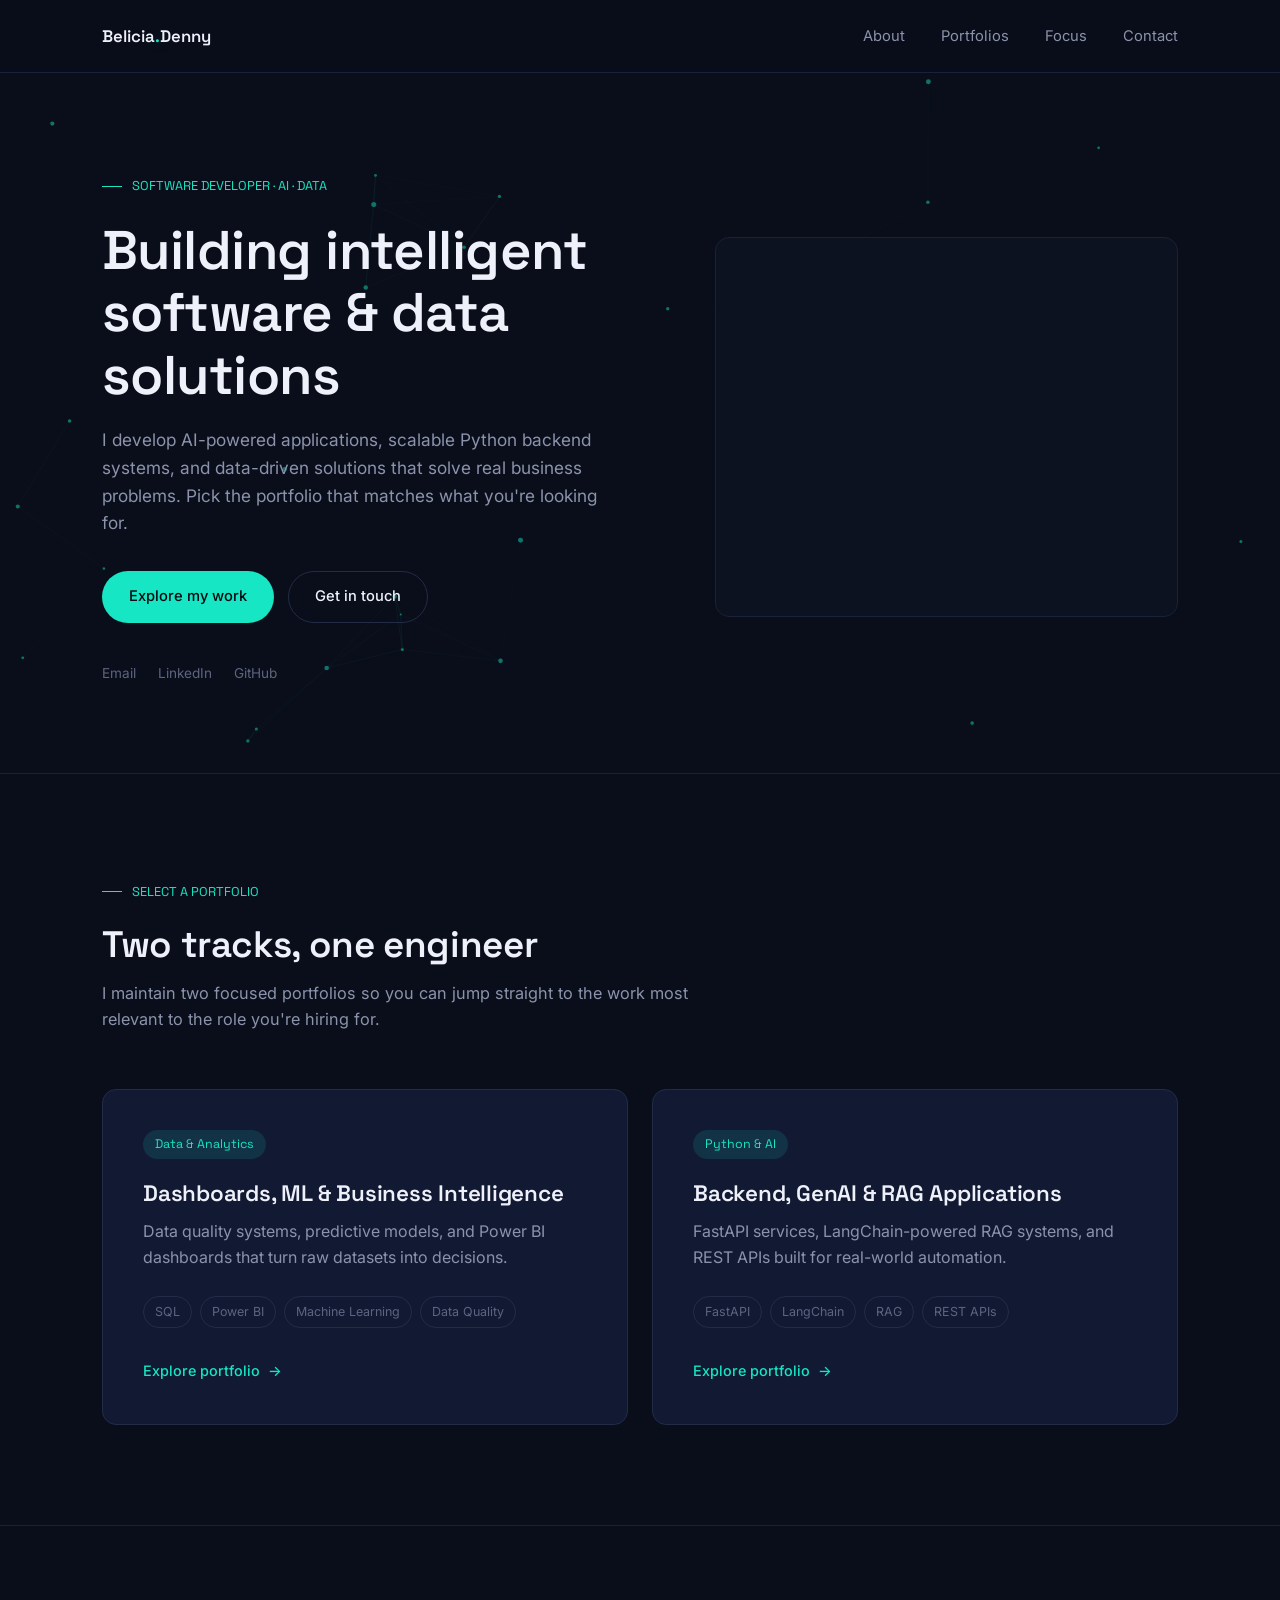
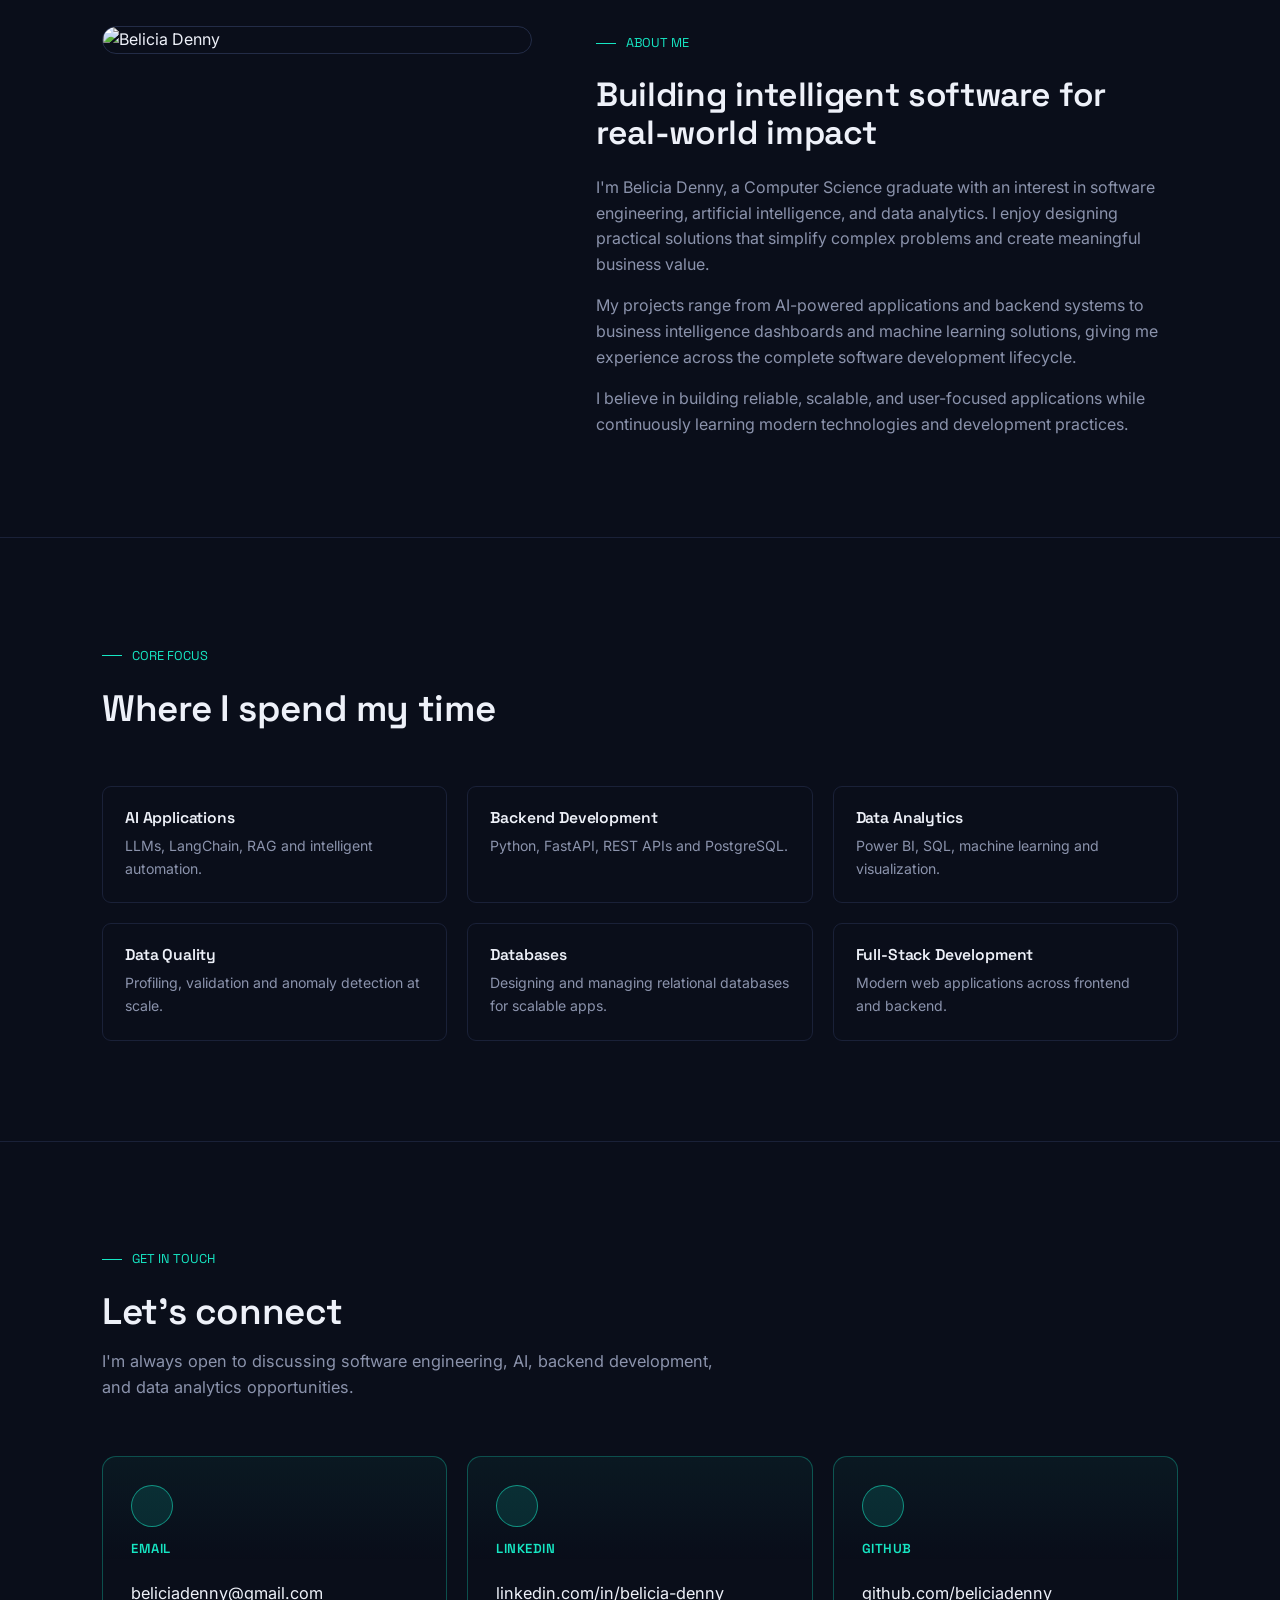
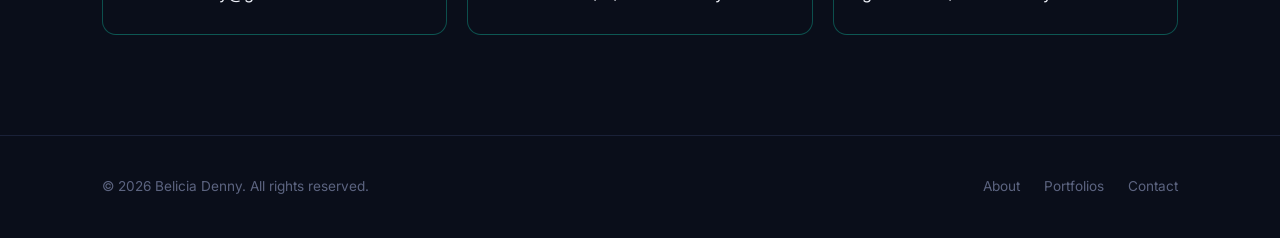
==== commit 0f1b3943: "Add files via upload" ====
--- a/index.html
+++ b/index.html
@@ -3,24 +3,22 @@
 <head>
 <meta charset="UTF-8">
 <meta name="viewport" content="width=device-width, initial-scale=1.0">
-<title>Belicia Denny | Python &amp; AI Applications</title>
-<meta name="description" content="Portfolio of Belicia Denny showcasing Python backend development, AI applications, FastAPI, LLM integration, and intelligent software solutions.">
+<title>Belicia Denny | Data &amp; Analytics Portfolio</title>
+<meta name="description" content="Portfolio of Belicia Denny showcasing Data Analytics, Business Intelligence, Machine Learning, Python and AI application projects.">
 <link rel="preconnect" href="https://fonts.googleapis.com">
 <link rel="preconnect" href="https://fonts.gstatic.com" crossorigin>
 <link href="https://fonts.googleapis.com/css2?family=Space+Grotesk:wght@500;600;700&family=Inter:wght@400;500;600&display=swap" rel="stylesheet">
-<link rel="stylesheet" href="../assets/css/style.css">
+<link rel="stylesheet" href="assets/css/style.css">
 </head>
-<body class="track-data">
+<body>
 
 <nav class="nav">
   <div class="wrap">
-    <a href="../index.html" class="nav-name">Belicia<span>.</span>Denny</a>
+    <a href="#" class="nav-name">Belicia<span>.</span>Denny</a>
     <ul class="nav-links">
-      <li><a href="../index.html">Home</a></li>
       <li><a href="#about">About</a></li>
-      <li><a href="#featured-project">Featured Project</a></li>
-      <li><a href="#projects">Projects</a></li>
-      <li><a href="#skills">Skills</a></li>
+      <li><a href="#portfolios">Portfolios</a></li>
+      <li><a href="#focus">Focus</a></li>
       <li><a href="#contact">Contact</a></li>
     </ul>
     <button class="nav-toggle" aria-label="Toggle menu" aria-expanded="false">☰</button>
@@ -31,183 +29,101 @@
   <canvas class="hero-canvas"></canvas>
   <div class="wrap">
     <div class="hero-copy">
-      <div class="eyebrow">PYTHON · AI · BACKEND DEVELOPMENT</div>
-      <h1>Belicia Denny</h1>
-      <p class="lede" style="font-family: var(--font-display); color: var(--text); font-size: 1.15rem; margin-top: 6px;">Python Backend Developer · AI Application Developer</p>
-      <p class="lede">I build intelligent backend applications using Python, FastAPI, and modern AI technologies. My projects combine APIs, databases, LLMs, and automation to solve real-world business problems through scalable software solutions.</p>
+      <div class="eyebrow">SOFTWARE DEVELOPER · AI · DATA</div>
+      <h1>Building intelligent software &amp; data solutions</h1>
+      <p class="lede">I develop AI-powered applications, scalable Python backend systems, and data-driven solutions that solve real business problems. Pick the portfolio that matches what you're looking for.</p>
       <div class="hero-actions">
-        <a href="#featured-project" class="btn btn-primary">View featured project</a>
-        <a href="#projects" class="btn btn-ghost">View projects</a>
+        <a href="#portfolios" class="btn btn-primary">Explore my work</a>
+        <a href="#contact" class="btn btn-ghost">Get in touch</a>
       </div>
       <div class="hero-socials">
+        <a href="mailto:beliciadenny@gmail.com">Email</a>
+        <a href="https://www.linkedin.com/in/belicia-denny" target="_blank" rel="noopener">LinkedIn</a>
         <a href="https://github.com/beliciadenny" target="_blank" rel="noopener">GitHub</a>
-        <a href="https://linkedin.com/in/belicia-denny" target="_blank" rel="noopener">LinkedIn</a>
-        <a href="assets/Belicia_Denny_Btech2025_AI.pdf" target="_blank" rel="noopener">Resume</a>
       </div>
     </div>
-    <div class="hero-photo">
-      <img src="assets/images/profile.jpeg" alt="Belicia Denny">
-    </div>
+    <div class="hero-visual" aria-hidden="true"></div>
   </div>
 </header>
 
+<section class="section" id="portfolios">
+  <div class="wrap">
+    <div class="section-head">
+      <div class="eyebrow">SELECT A PORTFOLIO</div>
+      <h2>Two tracks, one engineer</h2>
+      <p>I maintain two focused portfolios so you can jump straight to the work most relevant to the role you're hiring for.</p>
+    </div>
+    <div class="picker-grid">
+      <a href="data-analytics/" class="picker-card is-teal">
+        <span class="picker-tag">Data &amp; Analytics</span>
+        <h3>Dashboards, ML &amp; Business Intelligence</h3>
+        <p>Data quality systems, predictive models, and Power BI dashboards that turn raw datasets into decisions.</p>
+        <div class="picker-stack">
+          <span>SQL</span><span>Power BI</span><span>Machine Learning</span><span>Data Quality</span>
+        </div>
+        <span class="picker-link">Explore portfolio <span class="arrow">→</span></span>
+      </a>
+      <a href="python-ai/" class="picker-card is-teal">
+        <span class="picker-tag">Python &amp; AI</span>
+        <h3>Backend, GenAI &amp; RAG Applications</h3>
+        <p>FastAPI services, LangChain-powered RAG systems, and REST APIs built for real-world automation.</p>
+        <div class="picker-stack">
+          <span>FastAPI</span><span>LangChain</span><span>RAG</span><span>REST APIs</span>
+        </div>
+        <span class="picker-link">Explore portfolio <span class="arrow">→</span></span>
+      </a>
+    </div>
+  </div>
+</section>
+
 <section class="section" id="about">
   <div class="wrap">
-    <div class="section-head">
-      <div class="eyebrow">ABOUT ME</div>
-      <h2>Building intelligent AI applications</h2>
-      <p>I'm a Computer Science graduate passionate about building intelligent software using Python and modern AI technologies. I enjoy designing backend systems, developing REST APIs, and integrating large language models into practical applications.</p>
-    </div>
-    <div class="feature-grid">
-      <div class="feature-item">
-        <h4>Backend Development</h4>
-        <p>Building scalable REST APIs using FastAPI and Python.</p>
+    <div class="about-layout">
+      <div class="about-photo">
+        <img src="assets/images/new_pic.jpeg" alt="Belicia Denny">
       </div>
-      <div class="feature-item">
-        <h4>AI Applications</h4>
-        <p>Developing intelligent applications powered by LLMs and LangChain.</p>
-      </div>
-      <div class="feature-item">
-        <h4>Database Systems</h4>
-        <p>Designing reliable data storage with PostgreSQL and SQLAlchemy.</p>
-      </div>
-      <div class="feature-item">
-        <h4>Modern Development</h4>
-        <p>Building full-stack applications with React, TypeScript and Docker.</p>
+      <div class="about-copy">
+        <div class="eyebrow">ABOUT ME</div>
+        <h2>Building intelligent software for real-world impact</h2>
+        <p>I'm Belicia Denny, a Computer Science graduate with an interest in software engineering, artificial intelligence, and data analytics. I enjoy designing practical solutions that simplify complex problems and create meaningful business value.</p>
+        <p>My projects range from AI-powered applications and backend systems to business intelligence dashboards and machine learning solutions, giving me experience across the complete software development lifecycle.</p>
+        <p>I believe in building reliable, scalable, and user-focused applications while continuously learning modern technologies and development practices.</p>
       </div>
     </div>
   </div>
 </section>
 
-<section class="section" id="featured-project">
+<section class="section" id="focus">
   <div class="wrap">
     <div class="section-head">
-      <div class="eyebrow">FEATURED PROJECT</div>
-      <h2>AI Data Quality Guardian</h2>
-      <p>An end-to-end AI-powered web application that automates dataset profiling, quality validation, intelligent recommendations, report generation, and data cleaning through a modern Python backend architecture.</p>
+      <div class="eyebrow">CORE FOCUS</div>
+      <h2>Where I spend my time</h2>
     </div>
-    <div class="featured">
-      <div class="featured-media">
-        <img src="assets/images/data-quality-guardian.png" alt="AI Data Quality Guardian application">
+    <div class="feature-grid">
+      <div class="feature-item">
+        <h4>AI Applications</h4>
+        <p>LLMs, LangChain, RAG and intelligent automation.</p>
       </div>
-      <div class="featured-body">
-        <h3>Building smarter data quality workflows with AI</h3>
-        <p>AI Data Quality Guardian combines FastAPI, PostgreSQL, Docker, React, and LLMs to deliver automated dataset profiling, validation, AI-powered explanations, intelligent cleaning recommendations, audit logging, authentication, and PDF reporting within a production-style architecture.</p>
-        <div class="chip-row">
-          <span class="chip">FastAPI REST APIs</span>
-          <span class="chip">LangChain + Ollama</span>
-          <span class="chip">PostgreSQL</span>
-          <span class="chip">JWT &amp; RBAC</span>
-          <span class="chip">Docker Compose</span>
-          <span class="chip">PDF Reports</span>
-        </div>
-        <div class="stack-row">
-          <span>Python</span><span>FastAPI</span><span>React</span><span>TypeScript</span><span>PostgreSQL</span><span>Docker</span><span>LangChain</span><span>Ollama</span>
-        </div>
-        <a href="https://github.com/beliciadenny/ai-data-quality-guardian" target="_blank" rel="noopener" class="btn btn-primary">View project</a>
-        <p class="featured-note">This application is designed for local deployment using Docker Compose. The complete source code, setup guide, and documentation are available in the GitHub repository.</p>
+      <div class="feature-item">
+        <h4>Backend Development</h4>
+        <p>Python, FastAPI, REST APIs and PostgreSQL.</p>
       </div>
-    </div>
-  </div>
-</section>
-
-<section class="section" id="projects">
-  <div class="wrap">
-    <div class="section-head">
-      <div class="eyebrow">PROJECTS</div>
-      <h2>Featured other projects</h2>
-      <p>A collection of projects demonstrating Python backend development, AI applications, REST API design, and machine learning through scalable, real-world software solutions.</p>
-    </div>
-    <div class="project-grid">
-      <article class="project-card">
-        <div class="project-media"><img src="assets/images/ai-enterprice.png" alt="Enterprise AI Documentation Assistant"></div>
-        <div class="project-body">
-          <h3>Enterprise AI Documentation Assistant</h3>
-          <p>A Retrieval-Augmented Generation (RAG) application that enables semantic document search and intelligent question answering using local large language models. Built with FastAPI, LangChain, FAISS, Ollama, and Streamlit.</p>
-          <div class="project-stack"><span>Python</span><span>FastAPI</span><span>LangChain</span><span>FAISS</span><span>Ollama</span><span>Streamlit</span></div>
-          <a href="https://github.com/beliciadenny/enterprise-ai-documentation-assistant" target="_blank" rel="noopener" class="project-link">GitHub <span class="arrow">→</span></a>
-        </div>
-      </article>
-      <article class="project-card">
-        <div class="project-media"><img src="assets/images/dark-pattern.png" alt="Dark Pattern Detection"></div>
-        <div class="project-body">
-          <h3>Dark Pattern Detection</h3>
-          <p>A machine learning application that detects deceptive interface patterns on e-commerce websites using NLP techniques, automated web scraping, and XGBoost. Maps findings to regulatory guidelines and visualizes insights through interactive dashboards.</p>
-          <div class="project-stack"><span>Python</span><span>BeautifulSoup</span><span>NLP</span><span>XGBoost</span><span>Power BI</span></div>
-          <a href="https://github.com/beliciadenny/dark-pattern-detection" target="_blank" rel="noopener" class="project-link">GitHub <span class="arrow">→</span></a>
-        </div>
-      </article>
-      <article class="project-card">
-        <div class="project-media"><img src="assets/images/fake-review.png" alt="Fake Review Detector"></div>
-        <div class="project-body">
-          <h3>Fake Review Detector</h3>
-          <p>An NLP-based machine learning application that identifies fraudulent business reviews using TF-IDF feature extraction and Random Forest classification. Deployed as an interactive Streamlit application.</p>
-          <div class="project-stack"><span>Python</span><span>Scikit-learn</span><span>NLP</span><span>TF-IDF</span><span>Random Forest</span><span>Streamlit</span></div>
-          <a href="https://github.com/beliciadenny/Fake-Review-Detector" target="_blank" rel="noopener" class="project-link">GitHub <span class="arrow">→</span></a>
-        </div>
-      </article>
-      <article class="project-card">
-        <div class="project-media"><img src="assets/images/fraud-detection.png" alt="Online Payment Fraud Detection"></div>
-        <div class="project-body">
-          <h3>Online Payment Fraud Detection</h3>
-          <p>Developed a fraud detection model using machine learning to identify suspicious financial transactions through behavioral and transaction pattern analysis.</p>
-          <div class="project-stack"><span>Python</span><span>Machine Learning</span><span>Pandas</span></div>
-          <a href="https://github.com/beliciadenny/Online_Payments_Fraud_Detection-MLProject" target="_blank" rel="noopener" class="project-link">GitHub <span class="arrow">→</span></a>
-        </div>
-      </article>
-    </div>
-  </div>
-</section>
-
-<section class="section" id="skills">
-  <div class="wrap">
-    <div class="section-head">
-      <div class="eyebrow">TECHNICAL SKILLS</div>
-      <h2>Tools &amp; technologies</h2>
-      <p>Technologies and tools used for backend development, AI applications, and full-stack engineering.</p>
-    </div>
-    <div class="skills-grid">
-      <div class="skill-card">
-        <h4>BACKEND DEVELOPMENT</h4>
-        <div class="skill-tags"><span>Python</span><span>FastAPI</span><span>REST APIs</span><span>JWT Authentication</span><span>SQLAlchemy</span></div>
+      <div class="feature-item">
+        <h4>Data Analytics</h4>
+        <p>Power BI, SQL, machine learning and visualization.</p>
       </div>
-      <div class="skill-card">
-        <h4>AI &amp; LLM</h4>
-        <div class="skill-tags"><span>LangChain</span><span>Ollama</span><span>Retrieval-Augmented Generation</span><span>Prompt Engineering</span><span>NLP</span></div>
+      <div class="feature-item">
+        <h4>Data Quality</h4>
+        <p>Profiling, validation and anomaly detection at scale.</p>
       </div>
-      <div class="skill-card">
-        <h4>DATABASES</h4>
-        <div class="skill-tags"><span>PostgreSQL</span><span>MySQL</span><span>SQL</span><span>Database Design</span></div>
+      <div class="feature-item">
+        <h4>Databases</h4>
+        <p>Designing and managing relational databases for scalable apps.</p>
       </div>
-      <div class="skill-card">
-        <h4>FRONTEND</h4>
-        <div class="skill-tags"><span>React</span><span>TypeScript</span><span>HTML</span><span>CSS</span></div>
+      <div class="feature-item">
+        <h4>Full-Stack Development</h4>
+        <p>Modern web applications across frontend and backend.</p>
       </div>
-      <div class="skill-card">
-        <h4>DEVELOPMENT TOOLS</h4>
-        <div class="skill-tags"><span>Docker</span><span>Git</span><span>GitHub</span><span>Linux</span></div>
-      </div>
-      <div class="skill-card">
-        <h4>PYTHON LIBRARIES</h4>
-        <div class="skill-tags"><span>Scikit-learn</span><span>Pandas</span><span>NumPy</span><span>FAISS</span></div>
-      </div>
-    </div>
-  </div>
-</section>
-
-<section class="section" id="education">
-  <div class="wrap">
-    <div class="section-head">
-      <div class="eyebrow">EDUCATION</div>
-      <h2>Academic background</h2>
-    </div>
-    <div class="edu-card">
-      <div>
-        <h3>Bachelor of Technology (B.Tech)</h3>
-        <div class="edu-sub">Computer Science &amp; Engineering</div>
-        <p>Jyothi Engineering College, Kerala</p>
-      </div>
-      <div class="edu-year">Graduated 2025</div>
     </div>
   </div>
 </section>
@@ -215,16 +131,16 @@
 <section class="section" id="contact">
   <div class="wrap">
     <div class="section-head">
-      <div class="eyebrow">CONTACT</div>
+      <div class="eyebrow">GET IN TOUCH</div>
       <h2>Let's connect</h2>
-      <p>Interested in Python backend development, AI applications, or intelligent automation? I'm always open to discussing opportunities, collaborating on innovative projects, or connecting with fellow developers.</p>
+      <p>I'm always open to discussing software engineering, AI, backend development, and data analytics opportunities.</p>
     </div>
     <div class="contact-grid">
       <a class="contact-card" href="mailto:beliciadenny@gmail.com">
         <h4>EMAIL</h4>
         <div class="value">beliciadenny@gmail.com</div>
       </a>
-      <a class="contact-card" href="https://linkedin.com/in/belicia-denny" target="_blank" rel="noopener">
+      <a class="contact-card" href="https://www.linkedin.com/in/belicia-denny" target="_blank" rel="noopener">
         <h4>LINKEDIN</h4>
         <div class="value">linkedin.com/in/belicia-denny</div>
       </a>
@@ -238,14 +154,15 @@
 
 <footer class="site-footer">
   <div class="wrap footer-row">
-    <p>© 2026 Belicia Denny. All Rights Reserved. Designed &amp; Developed by Belicia Denny.</p>
+    <p>© 2026 Belicia Denny. All rights reserved.</p>
     <div class="footer-links">
-      <a href="../index.html">Home</a>
-      <a href="../data-analytics/">Data &amp; Analytics</a>
+      <a href="#about">About</a>
+      <a href="#portfolios">Portfolios</a>
+      <a href="#contact">Contact</a>
     </div>
   </div>
 </footer>
 
-<script src="../assets/js/main.js"></script>
+<script src="assets/js/main.js"></script>
 </body>
 </html>
--- a/assets/css/style.css
+++ b/assets/css/style.css
@@ -0,0 +1,761 @@
+/* ==========================================================================
+   Belicia Denny — Portfolio design system
+   Deep navy base, dual accent system:
+     --teal   = Data & Analytics track
+     --violet = Python & AI track
+   ========================================================================== */
+
+:root {
+  --bg: #0a0e1a;
+  --bg-elevated: #0d1220;
+  --card: #121933;
+  --card-hover: #161f3d;
+  --border: #232c47;
+  --border-soft: #1a2138;
+
+  --text: #eef1f9;
+  --text-muted: #8b93ac;
+  --text-faint: #5c6480;
+
+  --teal: #16e6c3;
+  --teal-soft: rgba(22, 230, 195, 0.12);
+  --violet: #8a6bff;
+  --violet-soft: rgba(138, 107, 255, 0.14);
+
+  --accent: var(--teal);
+  --accent-soft: var(--teal-soft);
+  --accent-rgb: 22, 230, 195;
+
+  --font-display: "Space Grotesk", "Segoe UI", sans-serif;
+  --font-body: "Inter", "Segoe UI", sans-serif;
+
+  --max: 1140px;
+  --radius: 14px;
+  --radius-sm: 9px;
+
+  --ease: cubic-bezier(0.16, 1, 0.3, 1);
+}
+
+/* Track overrides — set on <body> */
+/* Both tracks currently share the same neon teal accent for a unified brand color. */
+body.track-data { --accent: var(--teal); --accent-soft: var(--teal-soft); --accent-rgb: 22, 230, 195; }
+body.track-ai   { --accent: var(--teal); --accent-soft: var(--teal-soft); --accent-rgb: 22, 230, 195; }
+
+* { box-sizing: border-box; }
+html { scroll-behavior: smooth; }
+
+@media (prefers-reduced-motion: reduce) {
+  html { scroll-behavior: auto; }
+  *, *::before, *::after { animation-duration: 0.001ms !important; animation-iteration-count: 1 !important; transition-duration: 0.001ms !important; }
+}
+
+body {
+  margin: 0;
+  background: var(--bg);
+  color: var(--text);
+  font-family: var(--font-body);
+  font-size: 16px;
+  line-height: 1.6;
+  -webkit-font-smoothing: antialiased;
+}
+
+img { max-width: 100%; display: block; }
+a { color: inherit; text-decoration: none; }
+
+h1, h2, h3, h4 {
+  font-family: var(--font-display);
+  font-weight: 600;
+  line-height: 1.15;
+  margin: 0;
+  letter-spacing: -0.01em;
+}
+
+p { margin: 0; color: var(--text-muted); }
+
+.wrap {
+  max-width: var(--max);
+  margin: 0 auto;
+  padding: 0 32px;
+}
+
+@media (max-width: 640px) {
+  .wrap { padding: 0 20px; }
+}
+
+::selection { background: var(--accent-soft); color: var(--text); }
+
+/* Focus visibility */
+a:focus-visible,
+button:focus-visible {
+  outline: 2px solid var(--accent);
+  outline-offset: 3px;
+  border-radius: 4px;
+}
+
+/* ---------- Nav ---------- */
+.nav {
+  position: sticky;
+  top: 0;
+  z-index: 50;
+  background: rgba(10, 14, 26, 0.78);
+  backdrop-filter: blur(14px);
+  -webkit-backdrop-filter: blur(14px);
+  border-bottom: 1px solid var(--border-soft);
+}
+
+.nav .wrap {
+  display: flex;
+  align-items: center;
+  justify-content: space-between;
+  height: 72px;
+}
+
+.nav-name {
+  font-family: var(--font-display);
+  font-size: 1.05rem;
+  font-weight: 600;
+  color: var(--text);
+}
+
+.nav-name span { color: var(--accent); }
+
+.nav-links {
+  display: flex;
+  gap: 36px;
+  list-style: none;
+  margin: 0;
+  padding: 0;
+}
+
+.nav-links a {
+  font-size: 0.92rem;
+  color: var(--text-muted);
+  transition: color 0.2s var(--ease);
+  position: relative;
+}
+
+.nav-links a:hover { color: var(--text); }
+
+.nav-links a::after {
+  content: "";
+  position: absolute;
+  left: 0; right: 0; bottom: -6px;
+  height: 2px;
+  background: var(--accent);
+  transform: scaleX(0);
+  transform-origin: left;
+  transition: transform 0.25s var(--ease);
+}
+
+.nav-links a:hover::after { transform: scaleX(1); }
+
+.nav-toggle {
+  display: none;
+  background: none;
+  border: 1px solid var(--border);
+  border-radius: 8px;
+  width: 40px; height: 40px;
+  color: var(--text);
+  font-size: 1.1rem;
+  cursor: pointer;
+}
+
+@media (max-width: 800px) {
+  .nav-links {
+    position: fixed;
+    top: 72px; left: 0; right: 0;
+    flex-direction: column;
+    gap: 0;
+    background: var(--bg-elevated);
+    border-bottom: 1px solid var(--border-soft);
+    max-height: 0;
+    overflow: hidden;
+    transition: max-height 0.3s var(--ease);
+  }
+  .nav-links.open { max-height: 320px; }
+  .nav-links li { border-top: 1px solid var(--border-soft); }
+  .nav-links a { display: block; padding: 16px 32px; }
+  .nav-toggle { display: block; }
+}
+
+/* ---------- Buttons ---------- */
+.btn {
+  display: inline-flex;
+  align-items: center;
+  gap: 8px;
+  padding: 13px 26px;
+  border-radius: 999px;
+  font-size: 0.92rem;
+  font-weight: 500;
+  font-family: var(--font-body);
+  border: 1px solid transparent;
+  cursor: pointer;
+  transition: transform 0.2s var(--ease), border-color 0.2s var(--ease), background 0.2s var(--ease);
+}
+
+.btn-primary {
+  background: var(--accent);
+  color: #06090f;
+}
+.btn-primary:hover { transform: translateY(-2px); }
+
+.btn-ghost {
+  background: transparent;
+  border-color: var(--border);
+  color: var(--text);
+}
+.btn-ghost:hover { border-color: var(--accent); color: var(--accent); }
+
+/* ---------- Hero ---------- */
+.hero {
+  position: relative;
+  padding: 96px 0 88px;
+  overflow: hidden;
+}
+
+.hero-canvas {
+  position: absolute;
+  inset: 0;
+  z-index: 0;
+  opacity: 0.55;
+  pointer-events: none;
+}
+
+.hero .wrap {
+  position: relative;
+  z-index: 1;
+  display: grid;
+  grid-template-columns: 1.1fr 0.9fr;
+  gap: 48px;
+  align-items: center;
+}
+
+@media (max-width: 900px) {
+  .hero .wrap { grid-template-columns: 1fr; }
+  .hero-visual { order: -1; height: 220px; }
+}
+
+.eyebrow {
+  display: inline-flex;
+  align-items: center;
+  gap: 10px;
+  font-size: 0.8rem;
+  color: var(--accent);
+  font-family: var(--font-display);
+  margin-bottom: 22px;
+}
+
+.eyebrow::before {
+  content: "";
+  width: 20px;
+  height: 1px;
+  background: var(--accent);
+}
+
+.hero h1 {
+  font-size: clamp(2.3rem, 4.6vw, 3.4rem);
+  color: var(--text);
+  max-width: 14ch;
+}
+
+.hero .lede {
+  margin-top: 20px;
+  font-size: 1.08rem;
+  max-width: 46ch;
+  color: var(--text-muted);
+}
+
+.hero-actions {
+  display: flex;
+  gap: 14px;
+  margin-top: 34px;
+  flex-wrap: wrap;
+}
+
+.hero-socials {
+  display: flex;
+  gap: 22px;
+  margin-top: 40px;
+}
+
+.hero-socials a {
+  font-size: 0.85rem;
+  color: var(--text-faint);
+  border-bottom: 1px solid transparent;
+  transition: color 0.2s var(--ease), border-color 0.2s var(--ease);
+}
+.hero-socials a:hover { color: var(--accent); border-color: var(--accent); }
+
+.hero-visual {
+  position: relative;
+  height: 380px;
+  border-radius: var(--radius);
+  border: 1px solid var(--border-soft);
+  background: var(--bg-elevated);
+  overflow: hidden;
+}
+
+.hero-photo {
+  position: relative;
+  height: 380px;
+  border-radius: var(--radius);
+  overflow: hidden;
+  border: 1px solid var(--border);
+}
+
+.hero-photo img { width: 100%; height: 100%; object-fit: cover; }
+
+.hero-photo::after {
+  content: "";
+  position: absolute; inset: 0;
+  background: linear-gradient(180deg, transparent 50%, rgba(10,14,26,0.85) 100%);
+}
+
+/* ---------- Section scaffolding ---------- */
+.section { padding: 100px 0; border-top: 1px solid var(--border-soft); }
+.section-head { max-width: 640px; margin-bottom: 56px; }
+.section-head h2 { font-size: clamp(1.7rem, 3vw, 2.3rem); }
+.section-head p { margin-top: 14px; font-size: 1.02rem; }
+
+/* ---------- Portfolio picker (home) ---------- */
+.picker-grid {
+  display: grid;
+  grid-template-columns: 1fr 1fr;
+  gap: 24px;
+}
+@media (max-width: 780px) { .picker-grid { grid-template-columns: 1fr; } }
+
+.picker-card {
+  position: relative;
+  padding: 40px;
+  border-radius: var(--radius);
+  border: 1px solid var(--border);
+  background: var(--card);
+  transition: transform 0.3s var(--ease), border-color 0.3s var(--ease), box-shadow 0.3s var(--ease);
+}
+
+.picker-card.is-teal:hover { border-color: var(--teal); box-shadow: 0 0 0 1px var(--teal), 0 20px 50px -20px rgba(22,230,195,0.35); }
+.picker-card.is-violet:hover { border-color: var(--violet); box-shadow: 0 0 0 1px var(--violet), 0 20px 50px -20px rgba(138,107,255,0.35); }
+.picker-card:hover { transform: translateY(-6px); }
+
+.picker-tag {
+  display: inline-block;
+  font-family: var(--font-display);
+  font-size: 0.78rem;
+  padding: 5px 12px;
+  border-radius: 999px;
+  margin-bottom: 22px;
+}
+.is-teal .picker-tag { background: var(--teal-soft); color: var(--teal); }
+.is-violet .picker-tag { background: var(--violet-soft); color: var(--violet); }
+
+.picker-card h3 { font-size: 1.4rem; color: var(--text); margin-bottom: 12px; }
+.picker-card p { margin-bottom: 26px; }
+
+.picker-stack {
+  display: flex;
+  flex-wrap: wrap;
+  gap: 8px;
+  margin-bottom: 30px;
+}
+.picker-stack span {
+  font-size: 0.78rem;
+  color: var(--text-faint);
+  border: 1px solid var(--border);
+  padding: 5px 11px;
+  border-radius: 999px;
+}
+
+.picker-link {
+  display: inline-flex;
+  align-items: center;
+  gap: 8px;
+  font-size: 0.9rem;
+  font-weight: 500;
+  color: var(--text);
+}
+.is-teal .picker-link { color: var(--teal); }
+.is-violet .picker-link { color: var(--violet); }
+
+.picker-link .arrow { transition: transform 0.25s var(--ease); }
+.picker-card:hover .picker-link .arrow { transform: translateX(5px); }
+
+/* ---------- About / expertise grid ---------- */
+.about-layout {
+  display: grid;
+  grid-template-columns: 0.85fr 1.15fr;
+  gap: 64px;
+  align-items: start;
+}
+@media (max-width: 860px) { .about-layout { grid-template-columns: 1fr; } }
+
+.about-photo {
+  border-radius: var(--radius);
+  overflow: hidden;
+  border: 1px solid var(--border);
+}
+
+.about-copy p + p { margin-top: 16px; }
+.about-copy h2 { font-size: clamp(1.6rem, 3vw, 2.1rem); margin-bottom: 22px; }
+
+.feature-grid {
+  display: grid;
+  grid-template-columns: repeat(3, 1fr);
+  gap: 20px;
+  margin-top: 44px;
+}
+@media (max-width: 700px) { .feature-grid { grid-template-columns: 1fr 1fr; } }
+@media (max-width: 480px) { .feature-grid { grid-template-columns: 1fr; } }
+
+.feature-item {
+  padding: 22px;
+  border-radius: var(--radius-sm);
+  border: 1px solid var(--border-soft);
+}
+.feature-item h4 { font-size: 0.98rem; color: var(--text); margin-bottom: 8px; }
+.feature-item p { font-size: 0.88rem; }
+
+/* ---------- Featured project ---------- */
+.featured {
+  border: 1px solid var(--border);
+  border-radius: var(--radius);
+  overflow: hidden;
+  background: var(--card);
+}
+
+.featured-media { position: relative; line-height: 0; }
+.featured-media img { width: 100%; }
+
+.featured-body { padding: 44px; }
+.featured-body h3 { font-size: 1.5rem; color: var(--text); margin-bottom: 16px; }
+.featured-body > p { margin-bottom: 26px; max-width: 68ch; }
+
+.chip-row {
+  display: flex;
+  flex-wrap: wrap;
+  gap: 10px;
+  margin-bottom: 28px;
+}
+.chip {
+  font-size: 0.8rem;
+  padding: 7px 14px;
+  border-radius: 999px;
+  background: var(--accent-soft);
+  color: var(--accent);
+}
+
+.stack-row {
+  display: flex;
+  flex-wrap: wrap;
+  gap: 8px;
+  margin-bottom: 30px;
+}
+.stack-row span {
+  font-size: 0.78rem;
+  color: var(--text-faint);
+  border: 1px solid var(--border);
+  padding: 5px 12px;
+  border-radius: 999px;
+}
+
+.featured-note {
+  font-size: 0.85rem;
+  color: var(--text-faint);
+  margin-top: 22px;
+  border-top: 1px solid var(--border-soft);
+  padding-top: 20px;
+}
+
+/* ---------- Project cards ---------- */
+.project-grid {
+  display: grid;
+  grid-template-columns: repeat(2, 1fr);
+  gap: 24px;
+}
+@media (max-width: 760px) { .project-grid { grid-template-columns: 1fr; } }
+
+.project-card {
+  border: 1px solid var(--border);
+  border-radius: var(--radius);
+  background: var(--card);
+  overflow: hidden;
+  opacity: 0;
+  transform: translateY(16px);
+  transition: opacity 0.5s var(--ease), transform 0.5s var(--ease), border-color 0.3s var(--ease), box-shadow 0.3s var(--ease);
+}
+
+.project-card.in-view { opacity: 1; transform: translateY(0); }
+
+.project-card:hover {
+  border-color: var(--accent);
+  box-shadow: 0 18px 46px -24px rgba(0,0,0,0.6);
+}
+
+.project-media { line-height: 0; overflow: hidden; }
+.project-media img { width: 100%; height: 190px; object-fit: cover; transition: transform 0.5s var(--ease); }
+.project-card:hover .project-media img { transform: scale(1.045); }
+
+.project-body { padding: 26px; }
+.project-body h3 { font-size: 1.08rem; color: var(--text); margin-bottom: 10px; }
+.project-body > p { font-size: 0.92rem; margin-bottom: 18px; }
+
+.project-stack {
+  display: flex;
+  flex-wrap: wrap;
+  gap: 8px;
+  margin-bottom: 20px;
+}
+.project-stack span {
+  font-size: 0.75rem;
+  color: var(--text-faint);
+  border: 1px solid var(--border-soft);
+  padding: 4px 10px;
+  border-radius: 999px;
+}
+
+.project-link {
+  display: inline-flex;
+  align-items: center;
+  gap: 7px;
+  font-size: 0.86rem;
+  font-weight: 500;
+  color: var(--accent);
+}
+.project-link .arrow { transition: transform 0.25s var(--ease); }
+.project-card:hover .project-link .arrow { transform: translateX(4px); }
+
+/* ---------- Skills ---------- */
+.skills-grid {
+  display: grid;
+  grid-template-columns: repeat(3, 1fr);
+  gap: 20px;
+}
+@media (max-width: 760px) { .skills-grid { grid-template-columns: 1fr 1fr; } }
+@media (max-width: 500px) { .skills-grid { grid-template-columns: 1fr; } }
+
+.skill-card {
+  padding: 24px;
+  border: 1px solid var(--border-soft);
+  border-radius: var(--radius-sm);
+}
+.skill-card h4 {
+  font-size: 0.82rem;
+  color: var(--accent);
+  font-family: var(--font-display);
+  margin-bottom: 14px;
+}
+.skill-tags { display: flex; flex-wrap: wrap; gap: 8px; }
+.skill-tags span {
+  font-size: 0.8rem;
+  color: var(--text-muted);
+  border: 1px solid var(--border);
+  padding: 5px 11px;
+  border-radius: 999px;
+}
+
+/* ---------- Education ---------- */
+.edu-card {
+  display: flex;
+  justify-content: space-between;
+  align-items: flex-start;
+  gap: 24px;
+  padding: 32px;
+  border: 1px solid var(--border);
+  border-radius: var(--radius);
+  background: var(--card);
+  flex-wrap: wrap;
+}
+.edu-card h3 { font-size: 1.2rem; color: var(--text); margin-bottom: 6px; }
+.edu-card .edu-sub { color: var(--accent); font-size: 0.92rem; margin-bottom: 10px; }
+.edu-year {
+  font-family: var(--font-display);
+  color: var(--text-faint);
+  font-size: 0.9rem;
+  white-space: nowrap;
+}
+
+/* ---------- Contact ---------- */
+.contact-grid {
+  display: grid;
+  grid-template-columns: repeat(3, 1fr);
+  gap: 20px;
+}
+@media (max-width: 700px) { .contact-grid { grid-template-columns: 1fr; } }
+
+.contact-card {
+  padding: 28px;
+  border: 1px solid var(--border);
+  border-radius: var(--radius);
+  transition: border-color 0.25s var(--ease), transform 0.25s var(--ease);
+}
+.contact-card:hover { border-color: var(--accent); transform: translateY(-4px); }
+.contact-card h4 { font-size: 0.82rem; color: var(--text-faint); font-family: var(--font-display); margin-bottom: 10px; }
+.contact-card .value { font-size: 1.02rem; color: var(--text); word-break: break-word; }
+
+/* ---------- Footer ---------- */
+.site-footer {
+  border-top: 1px solid var(--border-soft);
+  padding: 40px 0;
+}
+.footer-row {
+  display: flex;
+  justify-content: space-between;
+  align-items: center;
+  flex-wrap: wrap;
+  gap: 16px;
+}
+.footer-row p { font-size: 0.85rem; color: var(--text-faint); }
+.footer-links { display: flex; gap: 24px; }
+.footer-links a { font-size: 0.85rem; color: var(--text-faint); transition: color 0.2s var(--ease); }
+.footer-links a:hover { color: var(--accent); }
+
+/* ---------- Utility reveal (project grid stagger only) ---------- */
+.project-card:nth-child(1) { transition-delay: 0.02s; }
+.project-card:nth-child(2) { transition-delay: 0.08s; }
+.project-card:nth-child(3) { transition-delay: 0.14s; }
+.project-card:nth-child(4) { transition-delay: 0.2s; }
+
+/* ==========================================================================
+   V2 additions: hero entrance motion, neon button pulse, shine-sweep hovers,
+   pastel skill categories, neon "let's connect" cards
+   ========================================================================== */
+
+/* ---------- Hero entrance ---------- */
+@keyframes fadeUp {
+  from { opacity: 0; transform: translateY(16px); }
+  to   { opacity: 1; transform: translateY(0); }
+}
+.hero-copy .eyebrow  { animation: fadeUp 0.6s var(--ease) both; }
+.hero-copy h1         { animation: fadeUp 0.65s var(--ease) 0.08s both; }
+.hero-copy .lede      { animation: fadeUp 0.65s var(--ease) 0.16s both; }
+.hero-actions         { animation: fadeUp 0.65s var(--ease) 0.24s both; }
+.hero-socials         { animation: fadeUp 0.65s var(--ease) 0.32s both; }
+.hero-visual, .hero-photo { animation: fadeUp 0.75s var(--ease) 0.2s both; }
+
+/* ---------- Neon pulsing primary button ---------- */
+@keyframes neonPulse {
+  0%, 100% { box-shadow: 0 0 0 0 rgba(var(--accent-rgb), 0); }
+  50%      { box-shadow: 0 0 22px 3px rgba(var(--accent-rgb), 0.4); }
+}
+.btn-primary {
+  position: relative;
+  animation: neonPulse 2.6s ease-in-out infinite;
+}
+.btn-primary:hover {
+  animation: none;
+  box-shadow: 0 0 26px 5px rgba(var(--accent-rgb), 0.55);
+}
+
+/* ---------- Shine-sweep hover on cards ---------- */
+.picker-card, .project-card {
+  position: relative;
+  overflow: hidden;
+}
+.picker-card::before, .project-card::before {
+  content: "";
+  position: absolute;
+  top: 0; left: -60%;
+  width: 35%; height: 100%;
+  background: linear-gradient(120deg, transparent, rgba(255, 255, 255, 0.08), transparent);
+  transform: skewX(-20deg);
+  transition: left 0.7s var(--ease);
+  pointer-events: none;
+  z-index: 1;
+}
+.picker-card:hover::before, .project-card:hover::before { left: 130%; }
+
+/* ---------- Lively tag hovers ---------- */
+.skill-tags span,
+.picker-stack span,
+.stack-row span,
+.project-stack span,
+.chip {
+  transition: transform 0.2s var(--ease), box-shadow 0.2s var(--ease), background 0.2s var(--ease);
+}
+.skill-tags span:hover,
+.picker-stack span:hover,
+.stack-row span:hover,
+.project-stack span:hover,
+.chip:hover {
+  transform: translateY(-2px);
+}
+
+/* ---------- Pastel skill category boxes ---------- */
+/* Each box gets its own soft neon-pastel identity, cycling every 6 cards. */
+.skill-card { transition: transform 0.25s var(--ease), box-shadow 0.25s var(--ease); }
+.skill-card:hover { transform: translateY(-4px); }
+
+.skill-card:nth-child(6n+1) { border-color: rgba(110, 239, 192, 0.35); background: rgba(110, 239, 192, 0.06); }
+.skill-card:nth-child(6n+1) h4 { color: #6eefc0; }
+.skill-card:nth-child(6n+1) .skill-tags span { color: #6eefc0; border-color: rgba(110, 239, 192, 0.4); background: rgba(110, 239, 192, 0.08); }
+.skill-card:nth-child(6n+1):hover { box-shadow: 0 14px 32px -18px rgba(110, 239, 192, 0.45); }
+
+.skill-card:nth-child(6n+2) { border-color: rgba(127, 196, 255, 0.35); background: rgba(127, 196, 255, 0.06); }
+.skill-card:nth-child(6n+2) h4 { color: #7fc4ff; }
+.skill-card:nth-child(6n+2) .skill-tags span { color: #7fc4ff; border-color: rgba(127, 196, 255, 0.4); background: rgba(127, 196, 255, 0.08); }
+.skill-card:nth-child(6n+2):hover { box-shadow: 0 14px 32px -18px rgba(127, 196, 255, 0.45); }
+
+.skill-card:nth-child(6n+3) { border-color: rgba(185, 166, 255, 0.35); background: rgba(185, 166, 255, 0.06); }
+.skill-card:nth-child(6n+3) h4 { color: #b9a6ff; }
+.skill-card:nth-child(6n+3) .skill-tags span { color: #b9a6ff; border-color: rgba(185, 166, 255, 0.4); background: rgba(185, 166, 255, 0.08); }
+.skill-card:nth-child(6n+3):hover { box-shadow: 0 14px 32px -18px rgba(185, 166, 255, 0.45); }
+
+.skill-card:nth-child(6n+4) { border-color: rgba(255, 154, 198, 0.35); background: rgba(255, 154, 198, 0.06); }
+.skill-card:nth-child(6n+4) h4 { color: #ff9ac6; }
+.skill-card:nth-child(6n+4) .skill-tags span { color: #ff9ac6; border-color: rgba(255, 154, 198, 0.4); background: rgba(255, 154, 198, 0.08); }
+.skill-card:nth-child(6n+4):hover { box-shadow: 0 14px 32px -18px rgba(255, 154, 198, 0.45); }
+
+.skill-card:nth-child(6n+5) { border-color: rgba(255, 201, 138, 0.35); background: rgba(255, 201, 138, 0.06); }
+.skill-card:nth-child(6n+5) h4 { color: #ffc98a; }
+.skill-card:nth-child(6n+5) .skill-tags span { color: #ffc98a; border-color: rgba(255, 201, 138, 0.4); background: rgba(255, 201, 138, 0.08); }
+.skill-card:nth-child(6n+5):hover { box-shadow: 0 14px 32px -18px rgba(255, 201, 138, 0.45); }
+
+.skill-card:nth-child(6n+6) { border-color: rgba(127, 233, 233, 0.35); background: rgba(127, 233, 233, 0.06); }
+.skill-card:nth-child(6n+6) h4 { color: #7fe9e9; }
+.skill-card:nth-child(6n+6) .skill-tags span { color: #7fe9e9; border-color: rgba(127, 233, 233, 0.4); background: rgba(127, 233, 233, 0.08); }
+.skill-card:nth-child(6n+6):hover { box-shadow: 0 14px 32px -18px rgba(127, 233, 233, 0.45); }
+
+/* ---------- Neon "Let's Connect" cards ---------- */
+.contact-card {
+  position: relative;
+  display: flex;
+  flex-direction: column;
+  gap: 14px;
+  border-color: rgba(var(--accent-rgb), 0.3);
+  background: linear-gradient(180deg, rgba(var(--accent-rgb), 0.05), transparent 60%);
+}
+
+.contact-card::before {
+  content: "";
+  width: 40px;
+  height: 40px;
+  border-radius: 50%;
+  border: 1px solid rgba(var(--accent-rgb), 0.55);
+  background: rgba(var(--accent-rgb), 0.12);
+  animation: neonPulse 2.8s ease-in-out infinite;
+}
+
+.contact-card:nth-child(1)::before { animation-delay: 0s; }
+.contact-card:nth-child(2)::before { animation-delay: 0.3s; }
+.contact-card:nth-child(3)::before { animation-delay: 0.6s; }
+
+.contact-card h4 { color: var(--accent); letter-spacing: 0.04em; }
+
+.contact-card .value {
+  transition: color 0.2s var(--ease), text-shadow 0.2s var(--ease);
+}
+
+.contact-card:hover {
+  border-color: var(--accent);
+  box-shadow: 0 0 0 1px rgba(var(--accent-rgb), 0.5), 0 20px 46px -22px rgba(var(--accent-rgb), 0.5);
+}
+
+.contact-card:hover .value {
+  color: var(--accent);
+  text-shadow: 0 0 18px rgba(var(--accent-rgb), 0.55);
+}
+
+/* ---------- Nav name glow on load ---------- */
+.nav-name span {
+  text-shadow: 0 0 12px rgba(var(--accent-rgb), 0.6);
+}
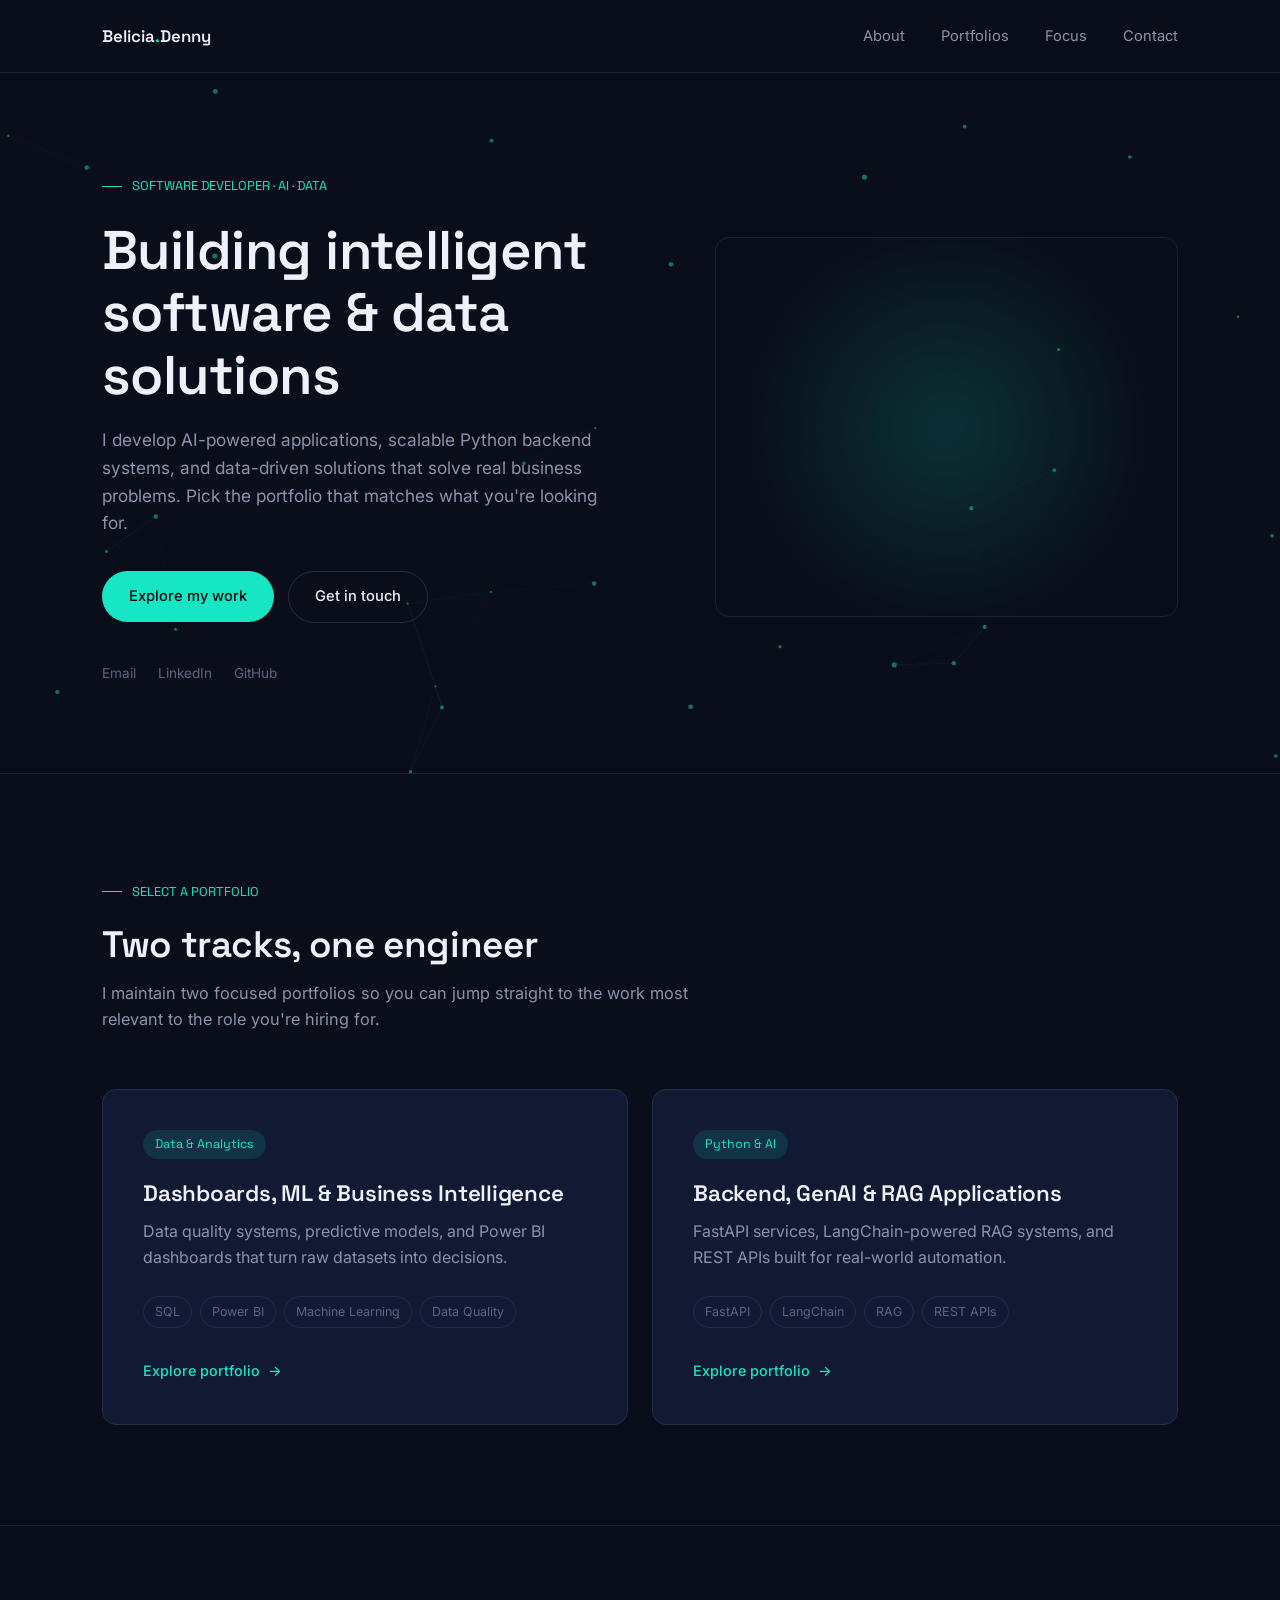
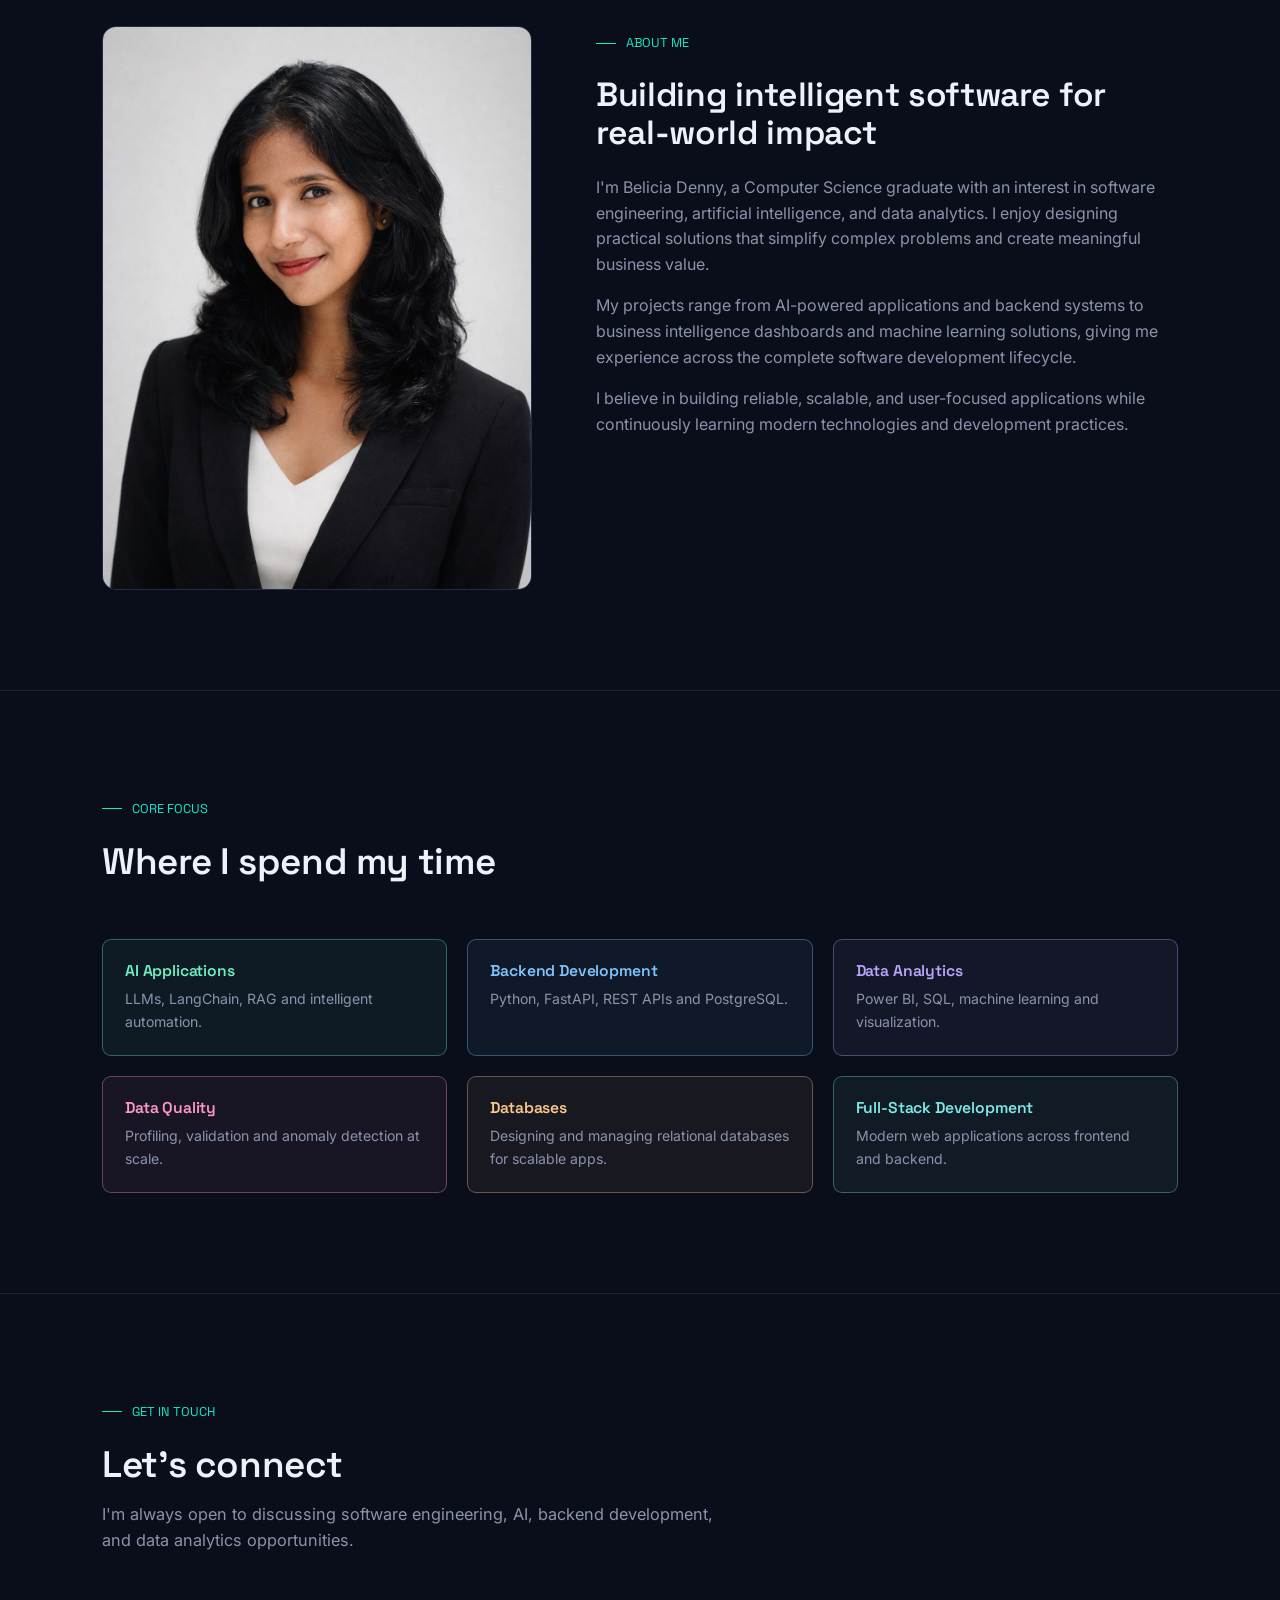
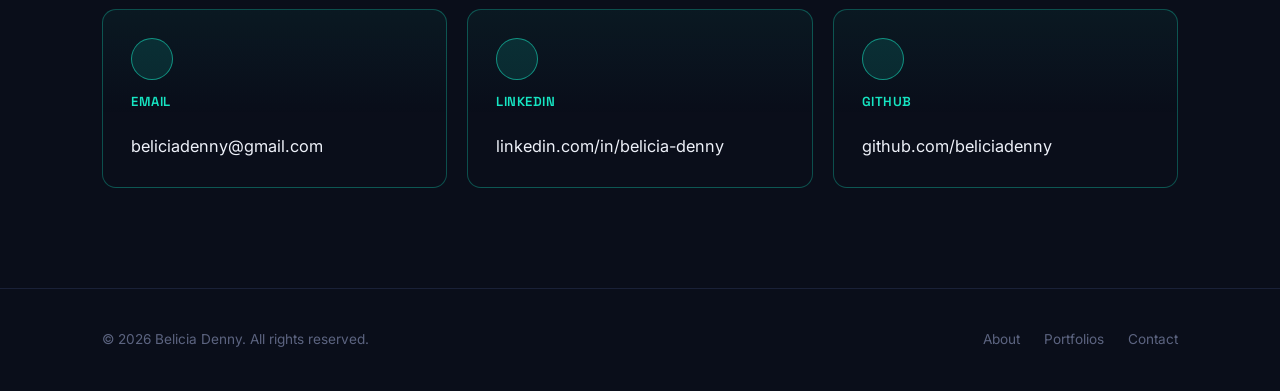
==== commit 294ee694: "Update index.html" ====
--- a/index.html
+++ b/index.html
@@ -80,7 +80,7 @@
   <div class="wrap">
     <div class="about-layout">
       <div class="about-photo">
-        <img src="assets/images/new_pic.jpeg" alt="Belicia Denny">
+        <img src="assets/images/profile.jpeg" alt="Belicia Denny">
       </div>
       <div class="about-copy">
         <div class="eyebrow">ABOUT ME</div>
--- a/assets/css/style.css
+++ b/assets/css/style.css
@@ -291,8 +291,14 @@
   height: 380px;
   border-radius: var(--radius);
   border: 1px solid var(--border-soft);
-  background: var(--bg-elevated);
+  background: radial-gradient(circle at 50% 50%, rgba(var(--accent-rgb), 0.16), transparent 70%);
   overflow: hidden;
+  animation: heroGlow 4s ease-in-out infinite;
+}
+
+@keyframes heroGlow {
+  0%, 100% { box-shadow: inset 0 0 50px rgba(var(--accent-rgb), 0.08); }
+  50%      { box-shadow: inset 0 0 85px rgba(var(--accent-rgb), 0.2); }
 }
 
 .hero-photo {
@@ -759,3 +765,58 @@
 .nav-name span {
   text-shadow: 0 0 12px rgba(var(--accent-rgb), 0.6);
 }
+
+/* ---------- Back to Home button ---------- */
+.back-home {
+  position: fixed;
+  top: 88px;
+  left: 24px;
+  z-index: 40;
+  display: inline-flex;
+  align-items: center;
+  gap: 6px;
+  padding: 9px 16px;
+  font-size: 0.85rem;
+  font-weight: 500;
+  color: var(--text);
+  background: var(--card);
+  border: 1px solid var(--border);
+  border-radius: 999px;
+  transition: border-color 0.2s var(--ease), color 0.2s var(--ease), transform 0.2s var(--ease);
+}
+.back-home:hover {
+  border-color: var(--accent);
+  color: var(--accent);
+  transform: translateX(-3px);
+}
+@media (max-width: 700px) {
+  .back-home { top: 80px; left: 14px; padding: 7px 12px; font-size: 0.8rem; }
+}
+
+/* ---------- Pastel Focus Area boxes (homepage) ---------- */
+.feature-item { transition: transform 0.25s var(--ease), box-shadow 0.25s var(--ease); }
+.feature-item:hover { transform: translateY(-4px); }
+
+.feature-item:nth-child(6n+1) { border-color: rgba(110, 239, 192, 0.35); background: rgba(110, 239, 192, 0.06); }
+.feature-item:nth-child(6n+1) h4 { color: #6eefc0; }
+.feature-item:nth-child(6n+1):hover { box-shadow: 0 14px 32px -18px rgba(110, 239, 192, 0.45); }
+
+.feature-item:nth-child(6n+2) { border-color: rgba(127, 196, 255, 0.35); background: rgba(127, 196, 255, 0.06); }
+.feature-item:nth-child(6n+2) h4 { color: #7fc4ff; }
+.feature-item:nth-child(6n+2):hover { box-shadow: 0 14px 32px -18px rgba(127, 196, 255, 0.45); }
+
+.feature-item:nth-child(6n+3) { border-color: rgba(185, 166, 255, 0.35); background: rgba(185, 166, 255, 0.06); }
+.feature-item:nth-child(6n+3) h4 { color: #b9a6ff; }
+.feature-item:nth-child(6n+3):hover { box-shadow: 0 14px 32px -18px rgba(185, 166, 255, 0.45); }
+
+.feature-item:nth-child(6n+4) { border-color: rgba(255, 154, 198, 0.35); background: rgba(255, 154, 198, 0.06); }
+.feature-item:nth-child(6n+4) h4 { color: #ff9ac6; }
+.feature-item:nth-child(6n+4):hover { box-shadow: 0 14px 32px -18px rgba(255, 154, 198, 0.45); }
+
+.feature-item:nth-child(6n+5) { border-color: rgba(255, 201, 138, 0.35); background: rgba(255, 201, 138, 0.06); }
+.feature-item:nth-child(6n+5) h4 { color: #ffc98a; }
+.feature-item:nth-child(6n+5):hover { box-shadow: 0 14px 32px -18px rgba(255, 201, 138, 0.45); }
+
+.feature-item:nth-child(6n+6) { border-color: rgba(127, 233, 233, 0.35); background: rgba(127, 233, 233, 0.06); }
+.feature-item:nth-child(6n+6) h4 { color: #7fe9e9; }
+.feature-item:nth-child(6n+6):hover { box-shadow: 0 14px 32px -18px rgba(127, 233, 233, 0.45); }
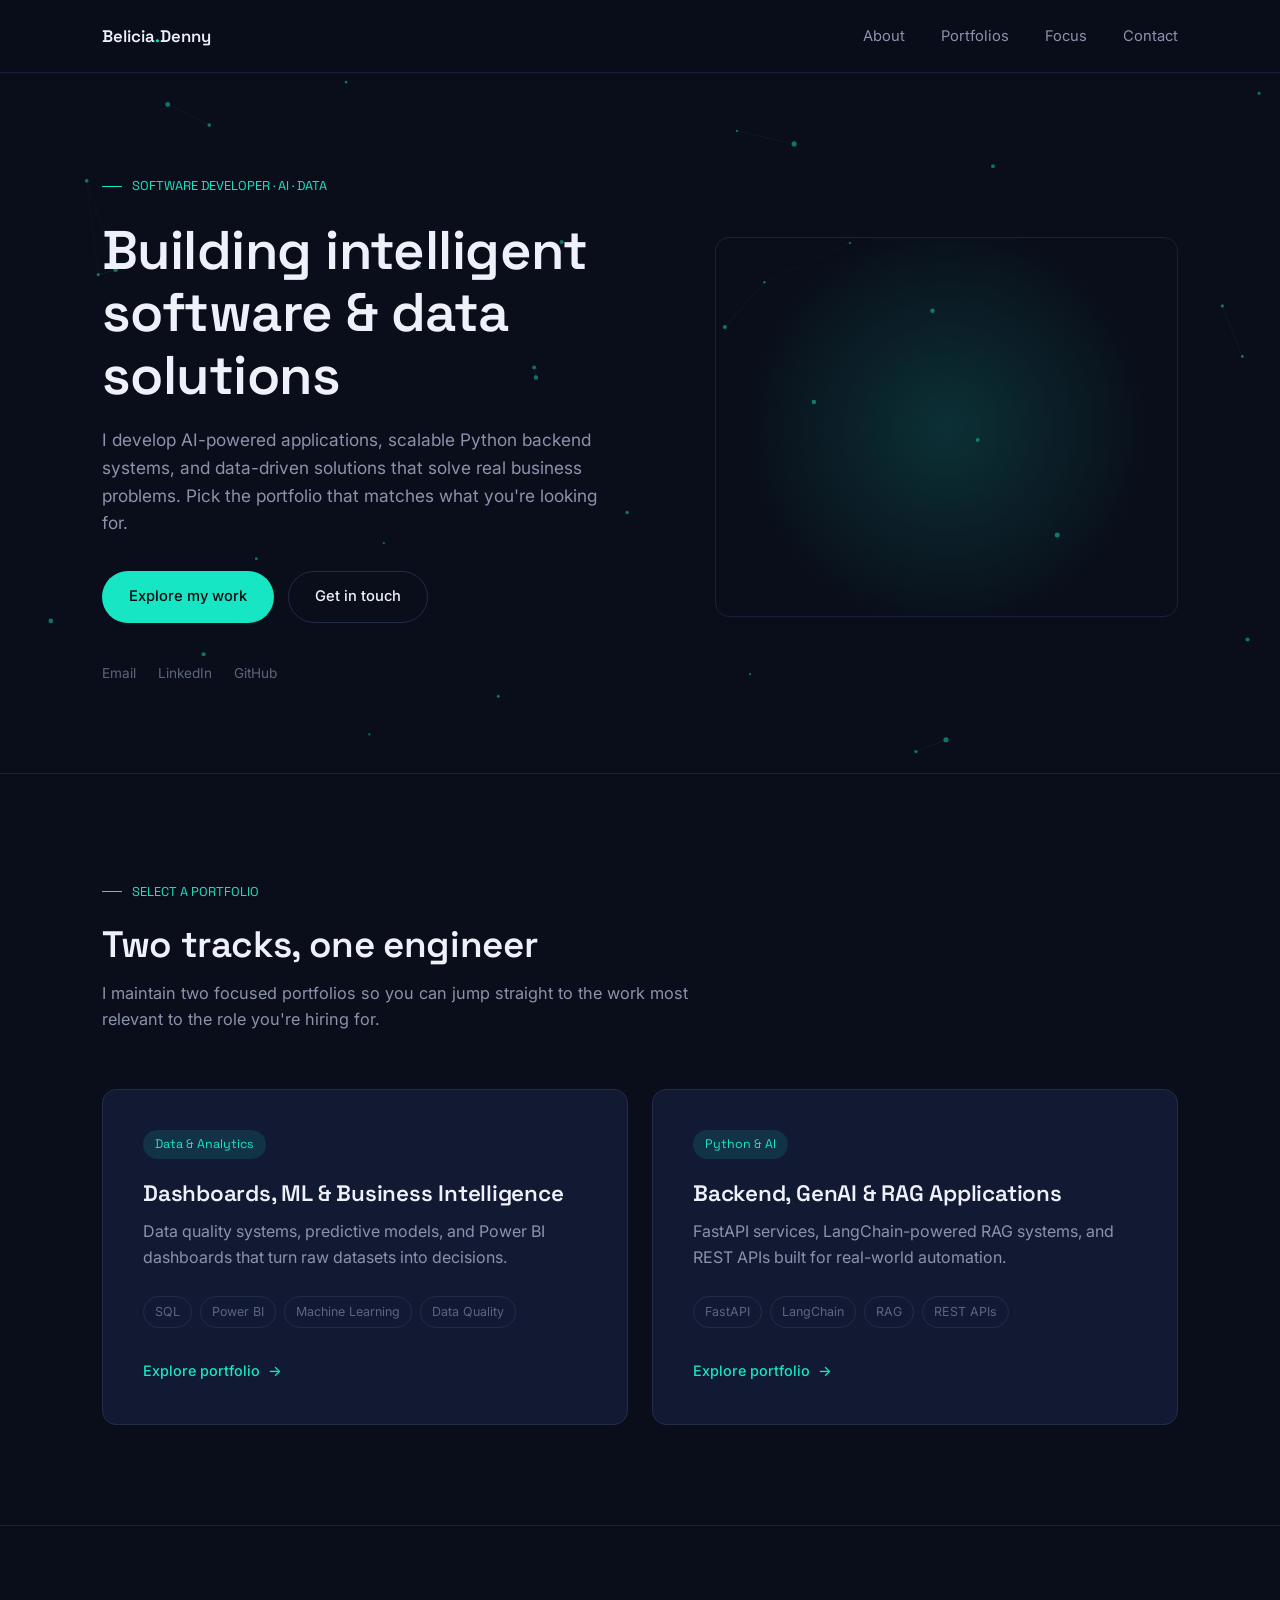
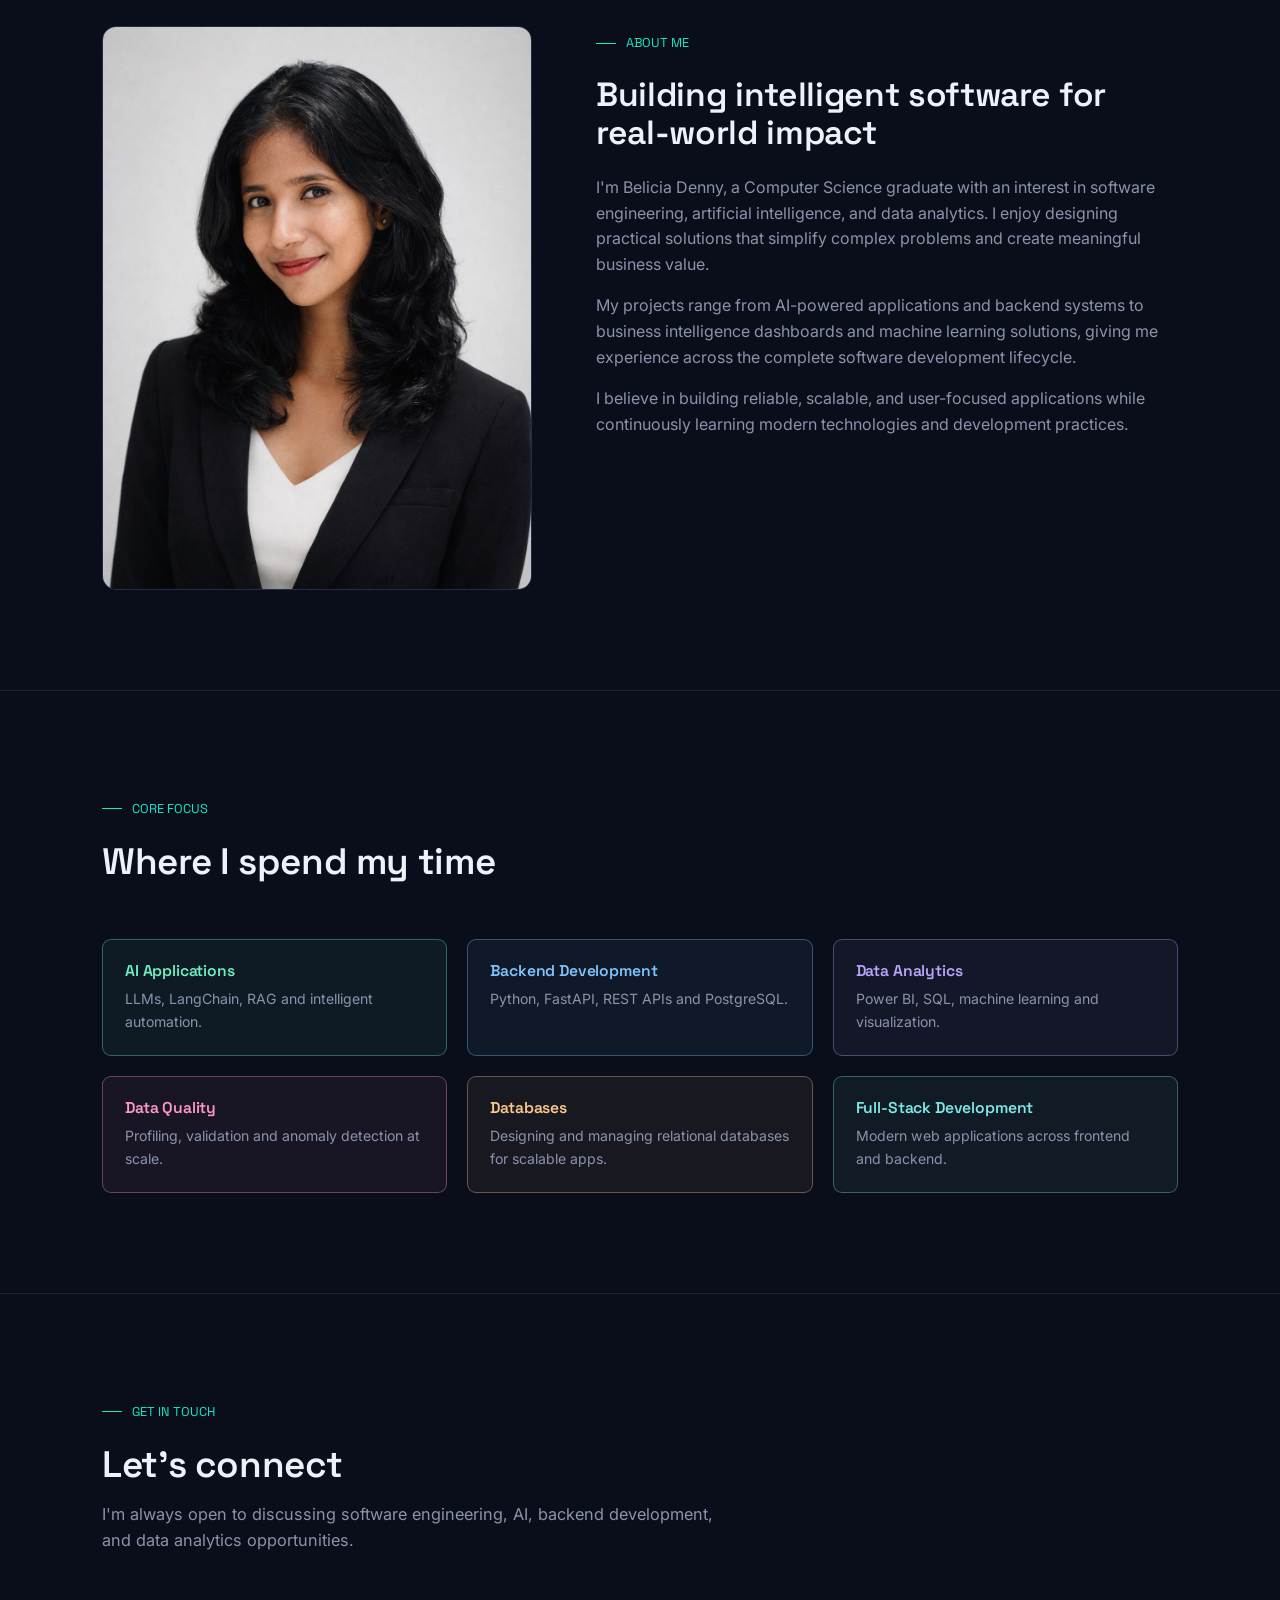
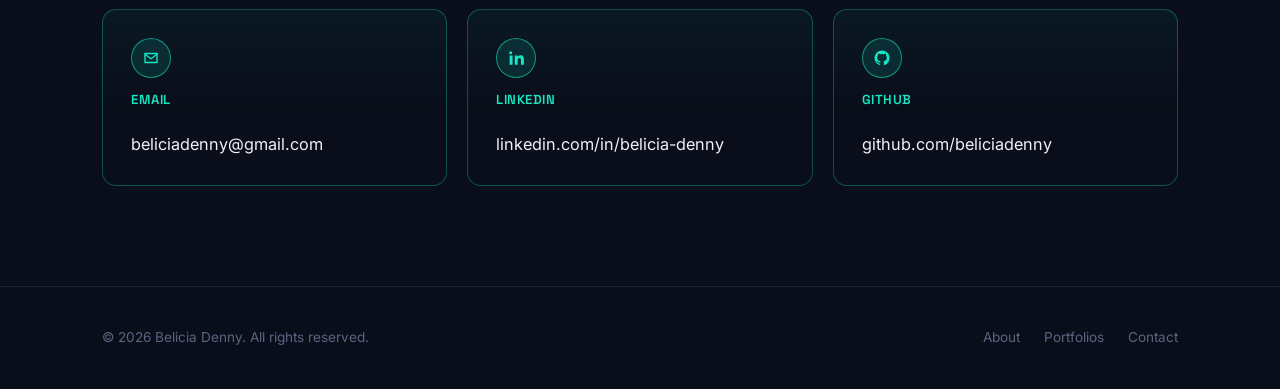
==== commit 4dc9eda0: "Update index.html" ====
--- a/index.html
+++ b/index.html
@@ -136,19 +136,28 @@
       <p>I'm always open to discussing software engineering, AI, backend development, and data analytics opportunities.</p>
     </div>
     <div class="contact-grid">
-      <a class="contact-card" href="mailto:beliciadenny@gmail.com">
-        <h4>EMAIL</h4>
-        <div class="value">beliciadenny@gmail.com</div>
-      </a>
-      <a class="contact-card" href="https://www.linkedin.com/in/belicia-denny" target="_blank" rel="noopener">
-        <h4>LINKEDIN</h4>
-        <div class="value">linkedin.com/in/belicia-denny</div>
-      </a>
-      <a class="contact-card" href="https://github.com/beliciadenny" target="_blank" rel="noopener">
-        <h4>GITHUB</h4>
-        <div class="value">github.com/beliciadenny</div>
-      </a>
+  <a class="contact-card" href="mailto:beliciadenny@gmail.com">
+    <div class="contact-icon">
+      <svg viewBox="0 0 24 24" fill="none" stroke="currentColor" stroke-width="1.8" stroke-linecap="round" stroke-linejoin="round"><path d="M4 6h16v12H4z"/><path d="m4 7 8 6 8-6"/></svg>
     </div>
+    <h4>EMAIL</h4>
+    <div class="value">beliciadenny@gmail.com</div>
+  </a>
+  <a class="contact-card" href="https://linkedin.com/in/belicia-denny" target="_blank" rel="noopener">
+    <div class="contact-icon">
+      <svg viewBox="0 0 24 24" fill="currentColor"><path d="M6.94 5a2 2 0 1 1-4 0 2 2 0 0 1 4 0ZM3.5 8.75h3.9V21h-3.9V8.75Zm6.8 0h3.74v1.68h.05c.52-.96 1.8-1.98 3.7-1.98 3.96 0 4.7 2.5 4.7 5.76V21h-3.9v-5.9c0-1.4-.03-3.2-2-3.2-2 0-2.3 1.5-2.3 3.1V21h-3.9V8.75Z"/></svg>
+    </div>
+    <h4>LINKEDIN</h4>
+    <div class="value">linkedin.com/in/belicia-denny</div>
+  </a>
+  <a class="contact-card" href="https://github.com/beliciadenny" target="_blank" rel="noopener">
+    <div class="contact-icon">
+      <svg viewBox="0 0 24 24" fill="currentColor"><path d="M12 2a10 10 0 0 0-3.16 19.49c.5.09.68-.22.68-.48v-1.7c-2.78.6-3.37-1.34-3.37-1.34-.46-1.16-1.11-1.47-1.11-1.47-.9-.62.07-.6.07-.6 1 .07 1.53 1.03 1.53 1.03.9 1.52 2.34 1.08 2.91.83.09-.65.35-1.08.63-1.33-2.22-.25-4.56-1.11-4.56-4.95 0-1.1.39-2 1.03-2.7-.1-.25-.45-1.27.1-2.65 0 0 .84-.27 2.75 1.03a9.4 9.4 0 0 1 5 0c1.9-1.3 2.75-1.03 2.75-1.03.55 1.38.2 2.4.1 2.65.64.7 1.03 1.6 1.03 2.7 0 3.85-2.34 4.7-4.57 4.94.36.31.68.93.68 1.87v2.77c0 .27.18.58.69.48A10 10 0 0 0 12 2Z"/></svg>
+    </div>
+    <h4>GITHUB</h4>
+    <div class="value">github.com/beliciadenny</div>
+  </a>
+</div>
   </div>
 </section>
 
--- a/assets/css/style.css
+++ b/assets/css/style.css
@@ -731,19 +731,23 @@
   background: linear-gradient(180deg, rgba(var(--accent-rgb), 0.05), transparent 60%);
 }
 
-.contact-card::before {
-  content: "";
+.contact-icon {
+  display: flex;
+  align-items: center;
+  justify-content: center;
   width: 40px;
   height: 40px;
   border-radius: 50%;
   border: 1px solid rgba(var(--accent-rgb), 0.55);
   background: rgba(var(--accent-rgb), 0.12);
+  color: var(--accent);
   animation: neonPulse 2.8s ease-in-out infinite;
 }
-
-.contact-card:nth-child(1)::before { animation-delay: 0s; }
-.contact-card:nth-child(2)::before { animation-delay: 0.3s; }
-.contact-card:nth-child(3)::before { animation-delay: 0.6s; }
+.contact-icon svg { width: 18px; height: 18px; }
+
+.contact-card:nth-child(1) .contact-icon { animation-delay: 0s; }
+.contact-card:nth-child(2) .contact-icon { animation-delay: 0.3s; }
+.contact-card:nth-child(3) .contact-icon { animation-delay: 0.6s; }
 
 .contact-card h4 { color: var(--accent); letter-spacing: 0.04em; }
 
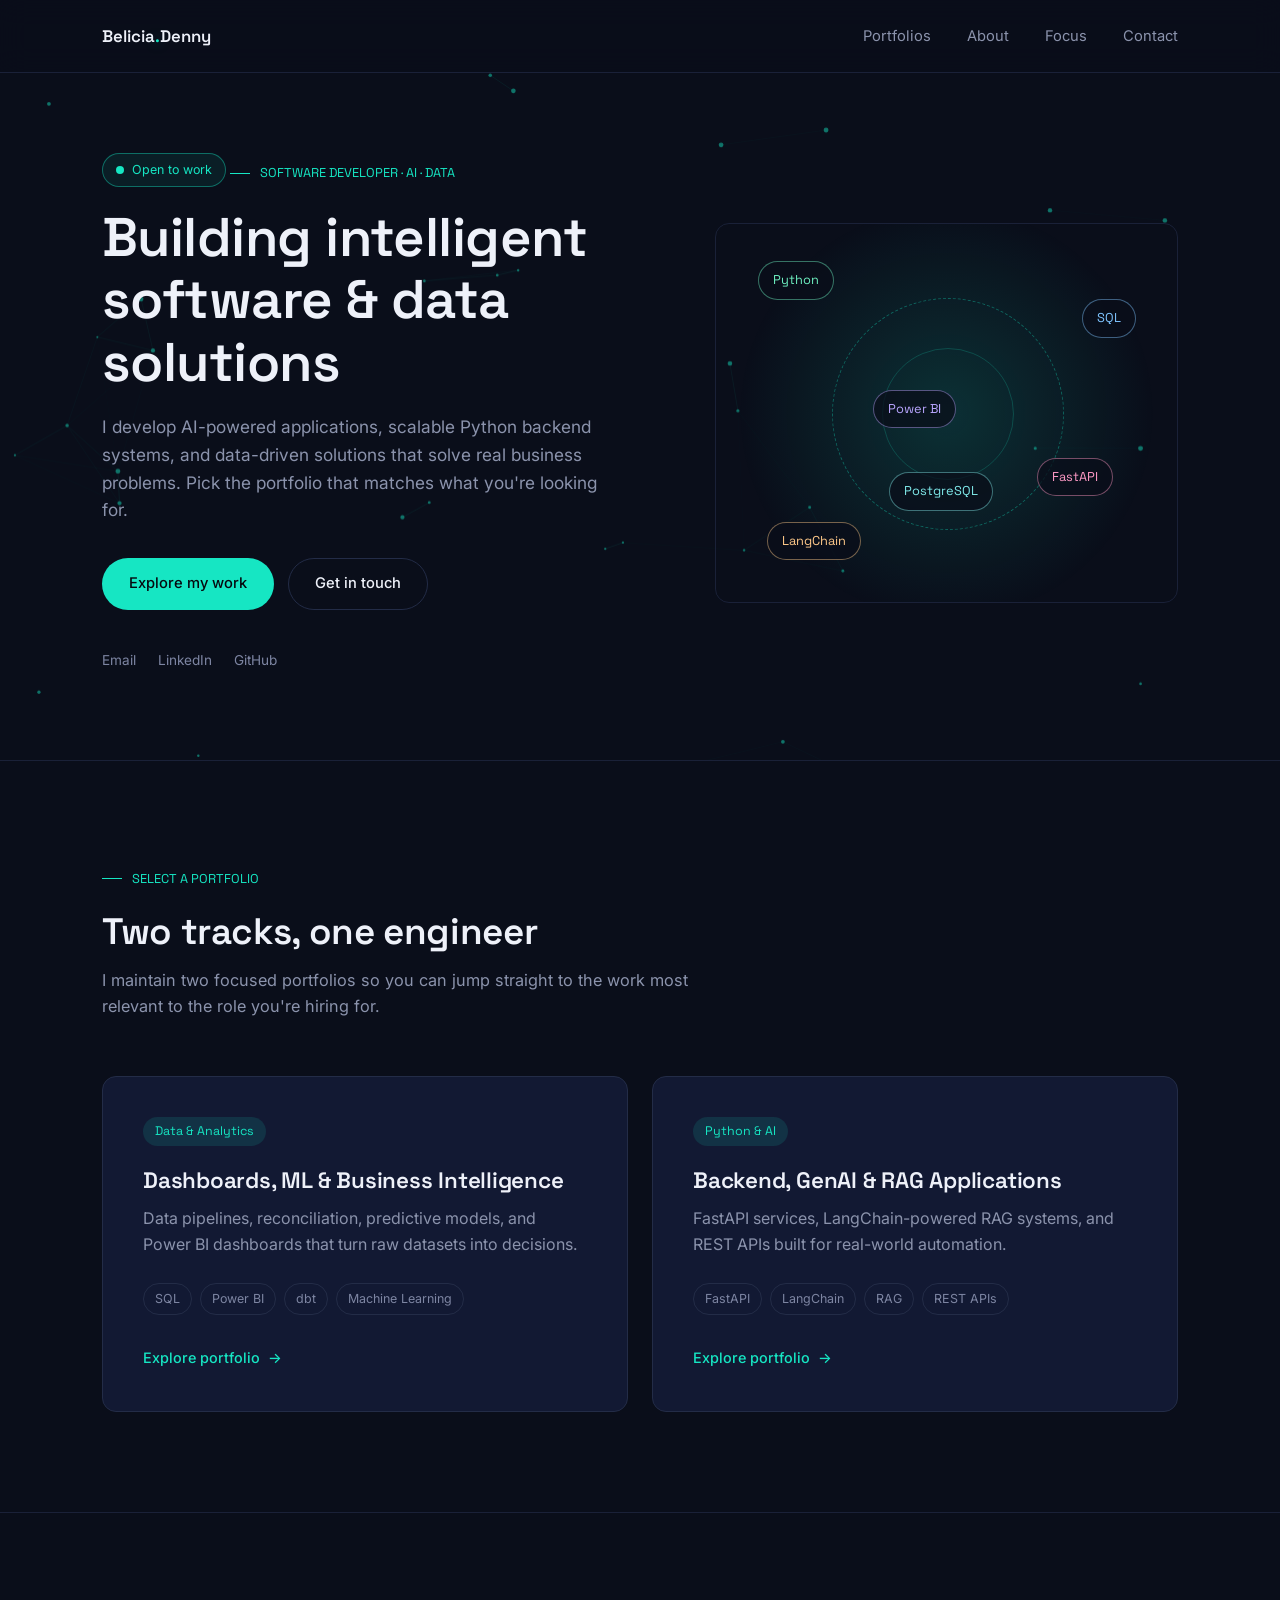
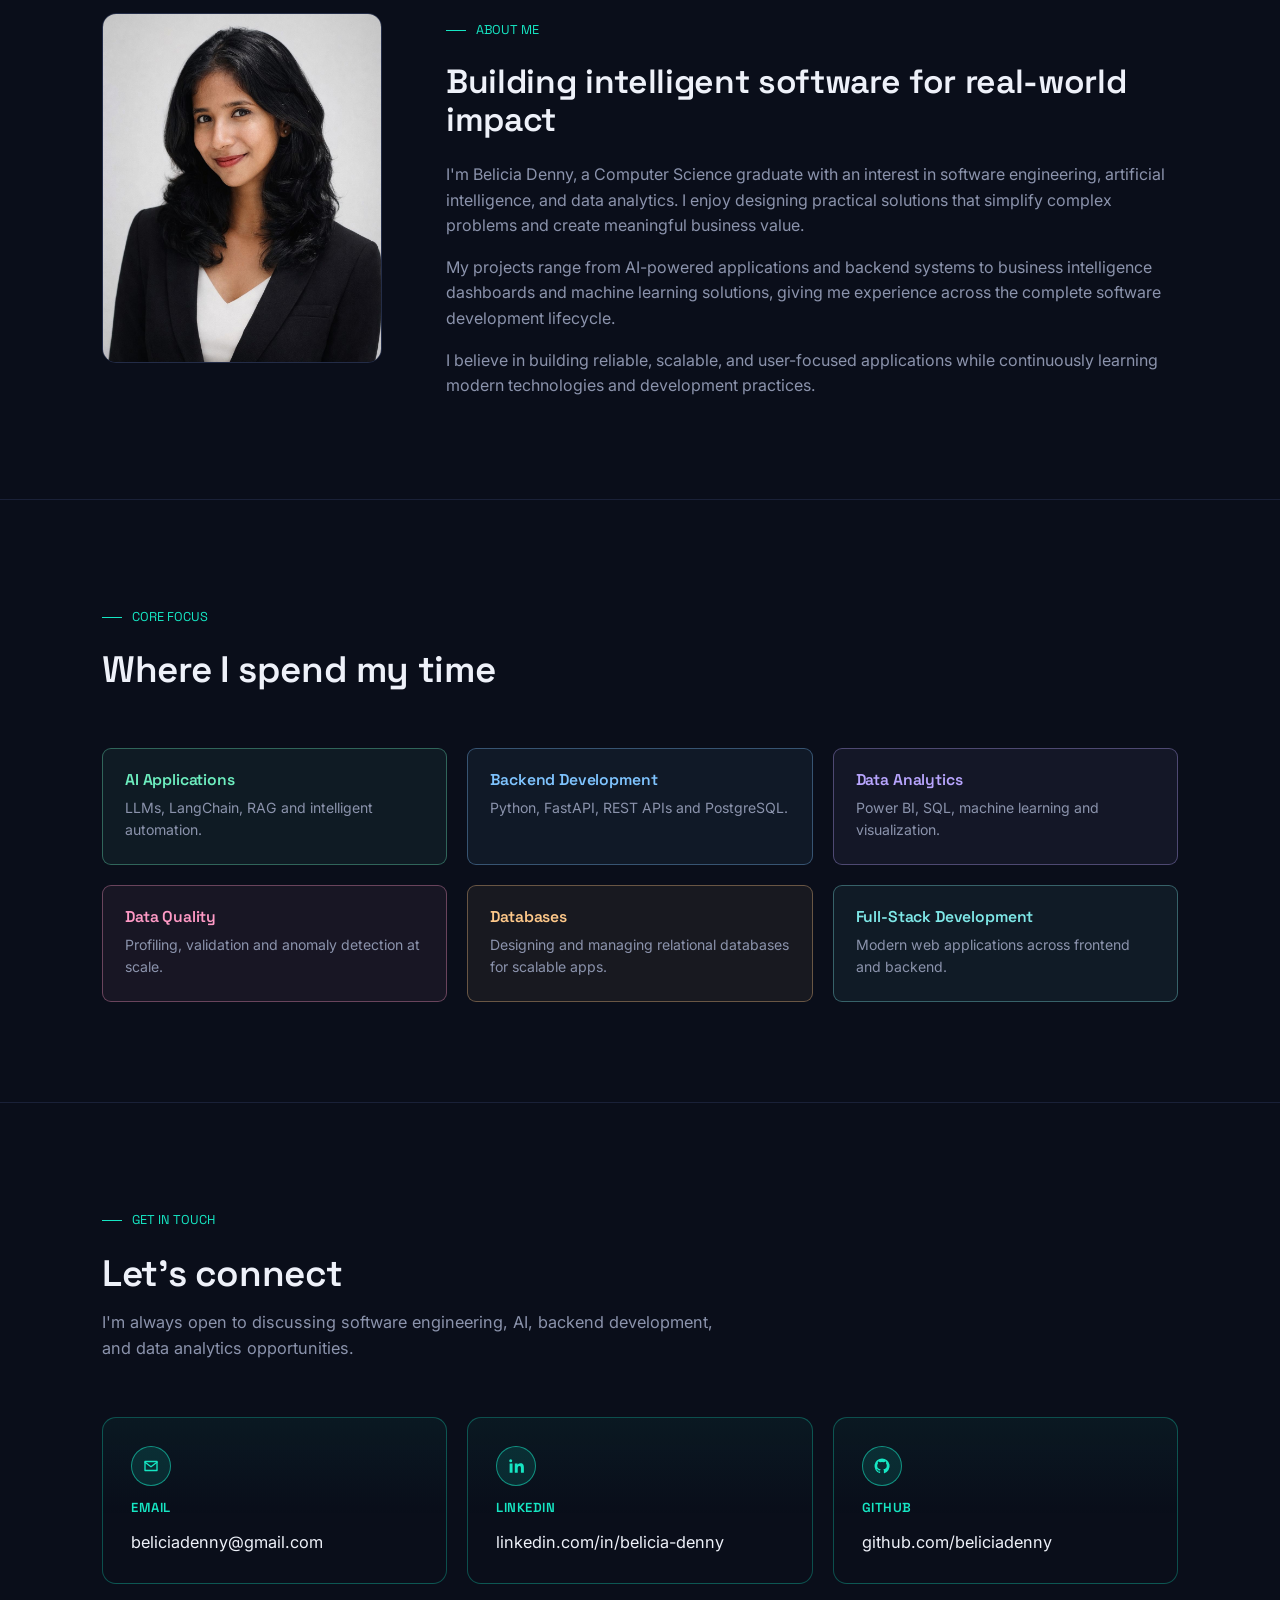
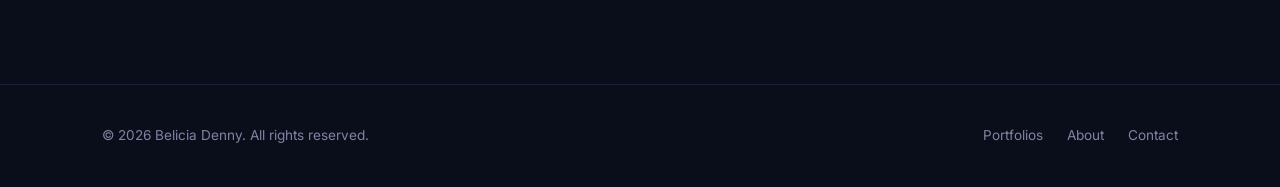
==== commit cce854ab: "Redesign portfolio with case-study popups" ====
--- a/index.html
+++ b/index.html
@@ -14,10 +14,10 @@
 
 <nav class="nav">
   <div class="wrap">
-    <a href="#" class="nav-name">Belicia<span>.</span>Denny</a>
+    <a href="index.html" class="nav-name">Belicia<span>.</span>Denny</a>
     <ul class="nav-links">
+      <li><a href="#portfolios">Portfolios</a></li>
       <li><a href="#about">About</a></li>
-      <li><a href="#portfolios">Portfolios</a></li>
       <li><a href="#focus">Focus</a></li>
       <li><a href="#contact">Contact</a></li>
     </ul>
@@ -29,6 +29,7 @@
   <canvas class="hero-canvas"></canvas>
   <div class="wrap">
     <div class="hero-copy">
+      <span class="open-badge"><i></i>Open to work</span>
       <div class="eyebrow">SOFTWARE DEVELOPER · AI · DATA</div>
       <h1>Building intelligent software &amp; data solutions</h1>
       <p class="lede">I develop AI-powered applications, scalable Python backend systems, and data-driven solutions that solve real business problems. Pick the portfolio that matches what you're looking for.</p>
@@ -42,7 +43,14 @@
         <a href="https://github.com/beliciadenny" target="_blank" rel="noopener">GitHub</a>
       </div>
     </div>
-    <div class="hero-visual" aria-hidden="true"></div>
+    <div class="hero-visual" aria-hidden="true">
+      <span class="float-chip">Python</span>
+      <span class="float-chip">SQL</span>
+      <span class="float-chip">Power BI</span>
+      <span class="float-chip">FastAPI</span>
+      <span class="float-chip">LangChain</span>
+      <span class="float-chip">PostgreSQL</span>
+    </div>
   </div>
 </header>
 
@@ -54,16 +62,16 @@
       <p>I maintain two focused portfolios so you can jump straight to the work most relevant to the role you're hiring for.</p>
     </div>
     <div class="picker-grid">
-      <a href="data-analytics/" class="picker-card is-teal">
+      <a href="data-analytics/" class="picker-card">
         <span class="picker-tag">Data &amp; Analytics</span>
         <h3>Dashboards, ML &amp; Business Intelligence</h3>
-        <p>Data quality systems, predictive models, and Power BI dashboards that turn raw datasets into decisions.</p>
+        <p>Data pipelines, reconciliation, predictive models, and Power BI dashboards that turn raw datasets into decisions.</p>
         <div class="picker-stack">
-          <span>SQL</span><span>Power BI</span><span>Machine Learning</span><span>Data Quality</span>
+          <span>SQL</span><span>Power BI</span><span>dbt</span><span>Machine Learning</span>
         </div>
         <span class="picker-link">Explore portfolio <span class="arrow">→</span></span>
       </a>
-      <a href="python-ai/" class="picker-card is-teal">
+      <a href="python-ai/" class="picker-card">
         <span class="picker-tag">Python &amp; AI</span>
         <h3>Backend, GenAI &amp; RAG Applications</h3>
         <p>FastAPI services, LangChain-powered RAG systems, and REST APIs built for real-world automation.</p>
@@ -80,7 +88,7 @@
   <div class="wrap">
     <div class="about-layout">
       <div class="about-photo">
-        <img src="assets/images/profile.jpeg" alt="Belicia Denny">
+        <img src="assets/images/new_pic.jpeg" alt="Belicia Denny">
       </div>
       <div class="about-copy">
         <div class="eyebrow">ABOUT ME</div>
@@ -136,28 +144,28 @@
       <p>I'm always open to discussing software engineering, AI, backend development, and data analytics opportunities.</p>
     </div>
     <div class="contact-grid">
-  <a class="contact-card" href="mailto:beliciadenny@gmail.com">
-    <div class="contact-icon">
-      <svg viewBox="0 0 24 24" fill="none" stroke="currentColor" stroke-width="1.8" stroke-linecap="round" stroke-linejoin="round"><path d="M4 6h16v12H4z"/><path d="m4 7 8 6 8-6"/></svg>
+      <a class="contact-card" href="mailto:beliciadenny@gmail.com">
+        <div class="contact-icon">
+          <svg viewBox="0 0 24 24" fill="none" stroke="currentColor" stroke-width="1.8" stroke-linecap="round" stroke-linejoin="round"><path d="M4 6h16v12H4z"/><path d="m4 7 8 6 8-6"/></svg>
+        </div>
+        <h4>EMAIL</h4>
+        <div class="value">beliciadenny@gmail.com</div>
+      </a>
+      <a class="contact-card" href="https://www.linkedin.com/in/belicia-denny" target="_blank" rel="noopener">
+        <div class="contact-icon">
+          <svg viewBox="0 0 24 24" fill="currentColor"><path d="M6.94 5a2 2 0 1 1-4 0 2 2 0 0 1 4 0ZM3.5 8.75h3.9V21h-3.9V8.75Zm6.8 0h3.74v1.68h.05c.52-.96 1.8-1.98 3.7-1.98 3.96 0 4.7 2.5 4.7 5.76V21h-3.9v-5.9c0-1.4-.03-3.2-2-3.2-2 0-2.3 1.5-2.3 3.1V21h-3.9V8.75Z"/></svg>
+        </div>
+        <h4>LINKEDIN</h4>
+        <div class="value">linkedin.com/in/belicia-denny</div>
+      </a>
+      <a class="contact-card" href="https://github.com/beliciadenny" target="_blank" rel="noopener">
+        <div class="contact-icon">
+          <svg viewBox="0 0 24 24" fill="currentColor"><path d="M12 2a10 10 0 0 0-3.16 19.49c.5.09.68-.22.68-.48v-1.7c-2.78.6-3.37-1.34-3.37-1.34-.46-1.16-1.11-1.47-1.11-1.47-.9-.62.07-.6.07-.6 1 .07 1.53 1.03 1.53 1.03.9 1.52 2.34 1.08 2.91.83.09-.65.35-1.08.63-1.33-2.22-.25-4.56-1.11-4.56-4.95 0-1.1.39-2 1.03-2.7-.1-.25-.45-1.27.1-2.65 0 0 .84-.27 2.75 1.03a9.4 9.4 0 0 1 5 0c1.9-1.3 2.75-1.03 2.75-1.03.55 1.38.2 2.4.1 2.65.64.7 1.03 1.6 1.03 2.7 0 3.85-2.34 4.7-4.57 4.94.36.31.68.93.68 1.87v2.77c0 .27.18.58.69.48A10 10 0 0 0 12 2Z"/></svg>
+        </div>
+        <h4>GITHUB</h4>
+        <div class="value">github.com/beliciadenny</div>
+      </a>
     </div>
-    <h4>EMAIL</h4>
-    <div class="value">beliciadenny@gmail.com</div>
-  </a>
-  <a class="contact-card" href="https://linkedin.com/in/belicia-denny" target="_blank" rel="noopener">
-    <div class="contact-icon">
-      <svg viewBox="0 0 24 24" fill="currentColor"><path d="M6.94 5a2 2 0 1 1-4 0 2 2 0 0 1 4 0ZM3.5 8.75h3.9V21h-3.9V8.75Zm6.8 0h3.74v1.68h.05c.52-.96 1.8-1.98 3.7-1.98 3.96 0 4.7 2.5 4.7 5.76V21h-3.9v-5.9c0-1.4-.03-3.2-2-3.2-2 0-2.3 1.5-2.3 3.1V21h-3.9V8.75Z"/></svg>
-    </div>
-    <h4>LINKEDIN</h4>
-    <div class="value">linkedin.com/in/belicia-denny</div>
-  </a>
-  <a class="contact-card" href="https://github.com/beliciadenny" target="_blank" rel="noopener">
-    <div class="contact-icon">
-      <svg viewBox="0 0 24 24" fill="currentColor"><path d="M12 2a10 10 0 0 0-3.16 19.49c.5.09.68-.22.68-.48v-1.7c-2.78.6-3.37-1.34-3.37-1.34-.46-1.16-1.11-1.47-1.11-1.47-.9-.62.07-.6.07-.6 1 .07 1.53 1.03 1.53 1.03.9 1.52 2.34 1.08 2.91.83.09-.65.35-1.08.63-1.33-2.22-.25-4.56-1.11-4.56-4.95 0-1.1.39-2 1.03-2.7-.1-.25-.45-1.27.1-2.65 0 0 .84-.27 2.75 1.03a9.4 9.4 0 0 1 5 0c1.9-1.3 2.75-1.03 2.75-1.03.55 1.38.2 2.4.1 2.65.64.7 1.03 1.6 1.03 2.7 0 3.85-2.34 4.7-4.57 4.94.36.31.68.93.68 1.87v2.77c0 .27.18.58.69.48A10 10 0 0 0 12 2Z"/></svg>
-    </div>
-    <h4>GITHUB</h4>
-    <div class="value">github.com/beliciadenny</div>
-  </a>
-</div>
   </div>
 </section>
 
@@ -165,8 +173,8 @@
   <div class="wrap footer-row">
     <p>© 2026 Belicia Denny. All rights reserved.</p>
     <div class="footer-links">
+      <a href="#portfolios">Portfolios</a>
       <a href="#about">About</a>
-      <a href="#portfolios">Portfolios</a>
       <a href="#contact">Contact</a>
     </div>
   </div>
--- a/assets/css/style.css
+++ b/assets/css/style.css
@@ -1,30 +1,22 @@
 /* ==========================================================================
-   Belicia Denny — Portfolio design system
-   Deep navy base, dual accent system:
-     --teal   = Data & Analytics track
-     --violet = Python & AI track
+   Belicia Denny: portfolio design system
+   Deep navy base, one neon teal accent, pastel category colours.
    ========================================================================== */
 
 :root {
   --bg: #0a0e1a;
   --bg-elevated: #0d1220;
   --card: #121933;
-  --card-hover: #161f3d;
   --border: #232c47;
   --border-soft: #1a2138;
 
   --text: #eef1f9;
   --text-muted: #8b93ac;
-  --text-faint: #5c6480;
-
-  --teal: #16e6c3;
-  --teal-soft: rgba(22, 230, 195, 0.12);
-  --violet: #8a6bff;
-  --violet-soft: rgba(138, 107, 255, 0.14);
-
-  --accent: var(--teal);
-  --accent-soft: var(--teal-soft);
+  --text-faint: #7d85a2;
+
+  --accent: #16e6c3;
   --accent-rgb: 22, 230, 195;
+  --accent-soft: rgba(22, 230, 195, 0.12);
 
   --font-display: "Space Grotesk", "Segoe UI", sans-serif;
   --font-body: "Inter", "Segoe UI", sans-serif;
@@ -32,21 +24,25 @@
   --max: 1140px;
   --radius: 14px;
   --radius-sm: 9px;
-
   --ease: cubic-bezier(0.16, 1, 0.3, 1);
 }
 
-/* Track overrides — set on <body> */
-/* Both tracks currently share the same neon teal accent for a unified brand color. */
-body.track-data { --accent: var(--teal); --accent-soft: var(--teal-soft); --accent-rgb: 22, 230, 195; }
-body.track-ai   { --accent: var(--teal); --accent-soft: var(--teal-soft); --accent-rgb: 22, 230, 195; }
-
 * { box-sizing: border-box; }
-html { scroll-behavior: smooth; }
+
+html {
+  scroll-behavior: smooth;
+  scroll-padding-top: 84px;
+}
+
+html.modal-open { overflow: hidden; }
 
 @media (prefers-reduced-motion: reduce) {
   html { scroll-behavior: auto; }
-  *, *::before, *::after { animation-duration: 0.001ms !important; animation-iteration-count: 1 !important; transition-duration: 0.001ms !important; }
+  *, *::before, *::after {
+    animation-duration: 0.001ms !important;
+    animation-iteration-count: 1 !important;
+    transition-duration: 0.001ms !important;
+  }
 }
 
 body {
@@ -72,25 +68,25 @@
 
 p { margin: 0; color: var(--text-muted); }
 
-.wrap {
-  max-width: var(--max);
-  margin: 0 auto;
-  padding: 0 32px;
-}
-
-@media (max-width: 640px) {
-  .wrap { padding: 0 20px; }
-}
+.wrap { max-width: var(--max); margin: 0 auto; padding: 0 32px; }
+@media (max-width: 640px) { .wrap { padding: 0 20px; } }
 
 ::selection { background: var(--accent-soft); color: var(--text); }
 
-/* Focus visibility */
 a:focus-visible,
 button:focus-visible {
   outline: 2px solid var(--accent);
   outline-offset: 3px;
   border-radius: 4px;
 }
+
+/* Pastel palette. Elements set --c (an "r, g, b" triple) and reuse it. */
+.skill-card, .feature-item, .float-chip { --c: 110, 239, 192; }
+.skill-card:nth-child(6n+2), .feature-item:nth-child(6n+2), .float-chip:nth-child(6n+2) { --c: 127, 196, 255; }
+.skill-card:nth-child(6n+3), .feature-item:nth-child(6n+3), .float-chip:nth-child(6n+3) { --c: 185, 166, 255; }
+.skill-card:nth-child(6n+4), .feature-item:nth-child(6n+4), .float-chip:nth-child(6n+4) { --c: 255, 154, 198; }
+.skill-card:nth-child(6n+5), .feature-item:nth-child(6n+5), .float-chip:nth-child(6n+5) { --c: 255, 201, 138; }
+.skill-card:nth-child(6n+6), .feature-item:nth-child(6n+6), .float-chip:nth-child(6n+6) { --c: 127, 233, 233; }
 
 /* ---------- Nav ---------- */
 .nav {
@@ -110,32 +106,18 @@
   height: 72px;
 }
 
-.nav-name {
-  font-family: var(--font-display);
-  font-size: 1.05rem;
-  font-weight: 600;
-  color: var(--text);
-}
-
-.nav-name span { color: var(--accent); }
-
-.nav-links {
-  display: flex;
-  gap: 36px;
-  list-style: none;
-  margin: 0;
-  padding: 0;
-}
+.nav-name { font-family: var(--font-display); font-size: 1.05rem; font-weight: 600; }
+.nav-name span { color: var(--accent); text-shadow: 0 0 12px rgba(var(--accent-rgb), 0.6); }
+
+.nav-links { display: flex; gap: 36px; list-style: none; margin: 0; padding: 0; }
 
 .nav-links a {
+  position: relative;
   font-size: 0.92rem;
   color: var(--text-muted);
   transition: color 0.2s var(--ease);
-  position: relative;
-}
-
+}
 .nav-links a:hover { color: var(--text); }
-
 .nav-links a::after {
   content: "";
   position: absolute;
@@ -146,15 +128,14 @@
   transform-origin: left;
   transition: transform 0.25s var(--ease);
 }
-
 .nav-links a:hover::after { transform: scaleX(1); }
 
 .nav-toggle {
   display: none;
+  width: 40px; height: 40px;
   background: none;
   border: 1px solid var(--border);
   border-radius: 8px;
-  width: 40px; height: 40px;
   color: var(--text);
   font-size: 1.1rem;
   cursor: pointer;
@@ -172,13 +153,18 @@
     overflow: hidden;
     transition: max-height 0.3s var(--ease);
   }
-  .nav-links.open { max-height: 320px; }
+  .nav-links.open { max-height: 360px; }
   .nav-links li { border-top: 1px solid var(--border-soft); }
   .nav-links a { display: block; padding: 16px 32px; }
   .nav-toggle { display: block; }
 }
 
 /* ---------- Buttons ---------- */
+@keyframes neonPulse {
+  0%, 100% { box-shadow: 0 0 0 0 rgba(var(--accent-rgb), 0); }
+  50%      { box-shadow: 0 0 22px 3px rgba(var(--accent-rgb), 0.4); }
+}
+
 .btn {
   display: inline-flex;
   align-items: center;
@@ -190,28 +176,22 @@
   font-family: var(--font-body);
   border: 1px solid transparent;
   cursor: pointer;
-  transition: transform 0.2s var(--ease), border-color 0.2s var(--ease), background 0.2s var(--ease);
-}
-
-.btn-primary {
-  background: var(--accent);
-  color: #06090f;
-}
-.btn-primary:hover { transform: translateY(-2px); }
-
-.btn-ghost {
-  background: transparent;
-  border-color: var(--border);
-  color: var(--text);
-}
+  transition: transform 0.2s var(--ease), border-color 0.2s var(--ease), color 0.2s var(--ease), box-shadow 0.2s var(--ease);
+}
+
+.btn-primary { background: var(--accent); color: #06090f; animation: neonPulse 2.6s ease-in-out infinite; }
+.btn-primary:hover { transform: translateY(-2px); animation: none; box-shadow: 0 0 26px 5px rgba(var(--accent-rgb), 0.55); }
+
+.btn-ghost { background: transparent; border-color: var(--border); color: var(--text); }
 .btn-ghost:hover { border-color: var(--accent); color: var(--accent); }
 
 /* ---------- Hero ---------- */
-.hero {
-  position: relative;
-  padding: 96px 0 88px;
-  overflow: hidden;
-}
+@keyframes fadeUp {
+  from { opacity: 0; transform: translateY(16px); }
+  to   { opacity: 1; transform: translateY(0); }
+}
+
+.hero { position: relative; padding: 80px 0 88px; overflow: hidden; }
 
 .hero-canvas {
   position: absolute;
@@ -229,55 +209,68 @@
   gap: 48px;
   align-items: center;
 }
-
-@media (max-width: 900px) {
-  .hero .wrap { grid-template-columns: 1fr; }
-  .hero-visual { order: -1; height: 220px; }
+@media (max-width: 900px) { .hero .wrap { grid-template-columns: 1fr; } }
+
+.hero-copy > * { animation: fadeUp 0.65s var(--ease) both; }
+.hero-copy > *:nth-child(2) { animation-delay: 0.05s; }
+.hero-copy > *:nth-child(3) { animation-delay: 0.1s; }
+.hero-copy > *:nth-child(4) { animation-delay: 0.15s; }
+.hero-copy > *:nth-child(5) { animation-delay: 0.2s; }
+.hero-copy > *:nth-child(6) { animation-delay: 0.25s; }
+.hero-copy > *:nth-child(7) { animation-delay: 0.3s; }
+
+.back-link {
+  display: inline-flex;
+  align-items: center;
+  gap: 6px;
+  margin-bottom: 22px;
+  font-size: 0.85rem;
+  color: var(--text-muted);
+  transition: color 0.2s var(--ease), transform 0.2s var(--ease);
+}
+.back-link:hover { color: var(--accent); transform: translateX(-3px); }
+
+.open-badge {
+  display: inline-flex;
+  align-items: center;
+  gap: 8px;
+  margin-bottom: 18px;
+  padding: 6px 13px;
+  font-size: 0.78rem;
+  border-radius: 999px;
+  border: 1px solid rgba(var(--accent-rgb), 0.4);
+  background: rgba(var(--accent-rgb), 0.08);
+  color: var(--accent);
+}
+.open-badge i {
+  width: 8px; height: 8px;
+  border-radius: 50%;
+  background: var(--accent);
+  animation: dotPulse 1.8s infinite;
+}
+@keyframes dotPulse {
+  0%   { box-shadow: 0 0 0 0 rgba(var(--accent-rgb), 0.6); }
+  70%  { box-shadow: 0 0 0 8px rgba(var(--accent-rgb), 0); }
+  100% { box-shadow: 0 0 0 0 rgba(var(--accent-rgb), 0); }
 }
 
 .eyebrow {
   display: inline-flex;
   align-items: center;
   gap: 10px;
+  margin-bottom: 22px;
   font-size: 0.8rem;
+  font-family: var(--font-display);
   color: var(--accent);
-  font-family: var(--font-display);
-  margin-bottom: 22px;
-}
-
-.eyebrow::before {
-  content: "";
-  width: 20px;
-  height: 1px;
-  background: var(--accent);
-}
-
-.hero h1 {
-  font-size: clamp(2.3rem, 4.6vw, 3.4rem);
-  color: var(--text);
-  max-width: 14ch;
-}
-
-.hero .lede {
-  margin-top: 20px;
-  font-size: 1.08rem;
-  max-width: 46ch;
-  color: var(--text-muted);
-}
-
-.hero-actions {
-  display: flex;
-  gap: 14px;
-  margin-top: 34px;
-  flex-wrap: wrap;
-}
-
-.hero-socials {
-  display: flex;
-  gap: 22px;
-  margin-top: 40px;
-}
-
+}
+.eyebrow::before { content: ""; width: 20px; height: 1px; background: var(--accent); }
+
+.hero h1 { font-size: clamp(2.3rem, 4.6vw, 3.4rem); max-width: 14ch; }
+.role-line { margin-top: 8px; font-family: var(--font-display); font-size: 1.15rem; color: var(--text); }
+.hero .lede { margin-top: 20px; max-width: 46ch; font-size: 1.08rem; }
+
+.hero-actions { display: flex; flex-wrap: wrap; gap: 14px; margin-top: 34px; }
+.hero-socials { display: flex; gap: 22px; margin-top: 40px; }
 .hero-socials a {
   font-size: 0.85rem;
   color: var(--text-faint);
@@ -286,282 +279,409 @@
 }
 .hero-socials a:hover { color: var(--accent); border-color: var(--accent); }
 
+/* Glowing hero panel with floating skill chips */
+@keyframes heroGlow {
+  0%, 100% { box-shadow: inset 0 0 50px rgba(var(--accent-rgb), 0.08); }
+  50%      { box-shadow: inset 0 0 85px rgba(var(--accent-rgb), 0.2); }
+}
+@keyframes spin { to { transform: rotate(360deg); } }
+@keyframes floaty {
+  0%, 100% { transform: translateY(0); }
+  50%      { transform: translateY(-12px); }
+}
+
 .hero-visual {
   position: relative;
   height: 380px;
+  overflow: hidden;
   border-radius: var(--radius);
   border: 1px solid var(--border-soft);
   background: radial-gradient(circle at 50% 50%, rgba(var(--accent-rgb), 0.16), transparent 70%);
-  overflow: hidden;
-  animation: heroGlow 4s ease-in-out infinite;
-}
-
-@keyframes heroGlow {
-  0%, 100% { box-shadow: inset 0 0 50px rgba(var(--accent-rgb), 0.08); }
-  50%      { box-shadow: inset 0 0 85px rgba(var(--accent-rgb), 0.2); }
-}
-
-.hero-photo {
-  position: relative;
-  height: 380px;
-  border-radius: var(--radius);
-  overflow: hidden;
-  border: 1px solid var(--border);
-}
-
-.hero-photo img { width: 100%; height: 100%; object-fit: cover; }
-
-.hero-photo::after {
+  animation: heroGlow 4s ease-in-out infinite, fadeUp 0.75s var(--ease) 0.2s both;
+}
+@media (max-width: 900px) { .hero-visual { height: 240px; } }
+
+.hero-visual::before,
+.hero-visual::after {
   content: "";
-  position: absolute; inset: 0;
-  background: linear-gradient(180deg, transparent 50%, rgba(10,14,26,0.85) 100%);
-}
-
-/* ---------- Section scaffolding ---------- */
+  position: absolute;
+  left: 50%; top: 50%;
+  border-radius: 50%;
+}
+.hero-visual::before {
+  width: 230px; height: 230px;
+  margin: -115px 0 0 -115px;
+  border: 1px dashed rgba(var(--accent-rgb), 0.35);
+  animation: spin 28s linear infinite;
+}
+.hero-visual::after {
+  width: 130px; height: 130px;
+  margin: -65px 0 0 -65px;
+  border: 1px solid rgba(var(--accent-rgb), 0.2);
+  animation: spin 20s linear infinite reverse;
+}
+
+.float-chip {
+  position: absolute;
+  z-index: 1;
+  padding: 8px 14px;
+  font-family: var(--font-display);
+  font-size: 0.8rem;
+  border-radius: 999px;
+  color: rgb(var(--c));
+  border: 1px solid rgba(var(--c), 0.45);
+  background: rgba(10, 14, 26, 0.75);
+  animation: floaty 6s ease-in-out infinite;
+}
+.float-chip:nth-child(1) { top: 10%; left: 9%;   animation-delay: 0s; }
+.float-chip:nth-child(2) { top: 20%; right: 9%;  animation-delay: -1.2s; }
+.float-chip:nth-child(3) { top: 44%; left: 34%;  animation-delay: -2.4s; }
+.float-chip:nth-child(4) { top: 62%; right: 14%; animation-delay: -3.6s; }
+.float-chip:nth-child(5) { bottom: 11%; left: 11%; animation-delay: -4.8s; }
+.float-chip:nth-child(6) { bottom: 24%; right: 40%; animation-delay: -0.6s; }
+
+/* ---------- Sections ---------- */
 .section { padding: 100px 0; border-top: 1px solid var(--border-soft); }
 .section-head { max-width: 640px; margin-bottom: 56px; }
 .section-head h2 { font-size: clamp(1.7rem, 3vw, 2.3rem); }
 .section-head p { margin-top: 14px; font-size: 1.02rem; }
 
 /* ---------- Portfolio picker (home) ---------- */
-.picker-grid {
-  display: grid;
-  grid-template-columns: 1fr 1fr;
-  gap: 24px;
-}
+.picker-grid { display: grid; grid-template-columns: 1fr 1fr; gap: 24px; }
 @media (max-width: 780px) { .picker-grid { grid-template-columns: 1fr; } }
 
 .picker-card {
   position: relative;
+  overflow: hidden;
   padding: 40px;
   border-radius: var(--radius);
   border: 1px solid var(--border);
   background: var(--card);
   transition: transform 0.3s var(--ease), border-color 0.3s var(--ease), box-shadow 0.3s var(--ease);
 }
-
-.picker-card.is-teal:hover { border-color: var(--teal); box-shadow: 0 0 0 1px var(--teal), 0 20px 50px -20px rgba(22,230,195,0.35); }
-.picker-card.is-violet:hover { border-color: var(--violet); box-shadow: 0 0 0 1px var(--violet), 0 20px 50px -20px rgba(138,107,255,0.35); }
-.picker-card:hover { transform: translateY(-6px); }
+.picker-card:hover {
+  transform: translateY(-6px);
+  border-color: var(--accent);
+  box-shadow: 0 0 0 1px var(--accent), 0 20px 50px -20px rgba(var(--accent-rgb), 0.35);
+}
 
 .picker-tag {
   display: inline-block;
+  margin-bottom: 22px;
+  padding: 5px 12px;
   font-family: var(--font-display);
   font-size: 0.78rem;
-  padding: 5px 12px;
   border-radius: 999px;
-  margin-bottom: 22px;
-}
-.is-teal .picker-tag { background: var(--teal-soft); color: var(--teal); }
-.is-violet .picker-tag { background: var(--violet-soft); color: var(--violet); }
-
-.picker-card h3 { font-size: 1.4rem; color: var(--text); margin-bottom: 12px; }
+  background: var(--accent-soft);
+  color: var(--accent);
+}
+.picker-card h3 { font-size: 1.4rem; margin-bottom: 12px; }
 .picker-card p { margin-bottom: 26px; }
 
-.picker-stack {
-  display: flex;
-  flex-wrap: wrap;
-  gap: 8px;
-  margin-bottom: 30px;
-}
+.picker-stack { display: flex; flex-wrap: wrap; gap: 8px; margin-bottom: 30px; }
 .picker-stack span {
+  padding: 5px 11px;
   font-size: 0.78rem;
   color: var(--text-faint);
   border: 1px solid var(--border);
-  padding: 5px 11px;
   border-radius: 999px;
 }
 
-.picker-link {
-  display: inline-flex;
-  align-items: center;
-  gap: 8px;
-  font-size: 0.9rem;
-  font-weight: 500;
-  color: var(--text);
-}
-.is-teal .picker-link { color: var(--teal); }
-.is-violet .picker-link { color: var(--violet); }
-
+.picker-link { display: inline-flex; align-items: center; gap: 8px; font-size: 0.9rem; font-weight: 500; color: var(--accent); }
 .picker-link .arrow { transition: transform 0.25s var(--ease); }
 .picker-card:hover .picker-link .arrow { transform: translateX(5px); }
 
-/* ---------- About / expertise grid ---------- */
-.about-layout {
-  display: grid;
-  grid-template-columns: 0.85fr 1.15fr;
-  gap: 64px;
-  align-items: start;
-}
-@media (max-width: 860px) { .about-layout { grid-template-columns: 1fr; } }
+/* Shine sweep on hover */
+.picker-card::before,
+.project-row::before {
+  content: "";
+  position: absolute;
+  top: 0; left: -60%;
+  width: 35%; height: 100%;
+  background: linear-gradient(120deg, transparent, rgba(255, 255, 255, 0.07), transparent);
+  transform: skewX(-20deg);
+  transition: left 0.7s var(--ease);
+  pointer-events: none;
+  z-index: 1;
+}
+.picker-card:hover::before,
+.project-row:hover::before { left: 130%; }
+
+/* ---------- About ---------- */
+.about-layout { display: grid; grid-template-columns: 280px 1fr; gap: 64px; align-items: start; }
+@media (max-width: 860px) { .about-layout { grid-template-columns: 1fr; gap: 36px; } }
 
 .about-photo {
+  width: 100%;
+  max-width: 280px;
+  aspect-ratio: 4 / 5;
+  overflow: hidden;
   border-radius: var(--radius);
-  overflow: hidden;
-  border: 1px solid var(--border);
-}
-
+  border: 1px solid var(--border);
+}
+.about-photo img { width: 100%; height: 100%; object-fit: cover; }
+@media (max-width: 860px) { .about-photo { max-width: 220px; } }
+
+.about-copy h2 { margin-bottom: 22px; font-size: clamp(1.6rem, 3vw, 2.1rem); }
 .about-copy p + p { margin-top: 16px; }
-.about-copy h2 { font-size: clamp(1.6rem, 3vw, 2.1rem); margin-bottom: 22px; }
-
-.feature-grid {
-  display: grid;
-  grid-template-columns: repeat(3, 1fr);
-  gap: 20px;
-  margin-top: 44px;
-}
+
+/* ---------- Feature boxes (pastel) ---------- */
+.feature-grid { display: grid; grid-template-columns: repeat(3, 1fr); gap: 20px; margin-top: 44px; }
+.section-head + .feature-grid { margin-top: 0; }
 @media (max-width: 700px) { .feature-grid { grid-template-columns: 1fr 1fr; } }
 @media (max-width: 480px) { .feature-grid { grid-template-columns: 1fr; } }
 
 .feature-item {
   padding: 22px;
   border-radius: var(--radius-sm);
-  border: 1px solid var(--border-soft);
-}
-.feature-item h4 { font-size: 0.98rem; color: var(--text); margin-bottom: 8px; }
+  border: 1px solid rgba(var(--c), 0.35);
+  background: rgba(var(--c), 0.06);
+  transition: transform 0.25s var(--ease), box-shadow 0.25s var(--ease);
+}
+.feature-item:hover { transform: translateY(-4px); box-shadow: 0 14px 32px -18px rgba(var(--c), 0.45); }
+.feature-item h4 { margin-bottom: 8px; font-size: 0.98rem; color: rgb(var(--c)); }
 .feature-item p { font-size: 0.88rem; }
 
-/* ---------- Featured project ---------- */
-.featured {
-  border: 1px solid var(--border);
-  border-radius: var(--radius);
+/* ---------- Project rows ---------- */
+.project-list { display: flex; flex-direction: column; gap: 24px; }
+
+.project-row {
+  position: relative;
+  display: grid;
+  grid-template-columns: 340px 1fr;
   overflow: hidden;
-  background: var(--card);
-}
-
-.featured-media { position: relative; line-height: 0; }
-.featured-media img { width: 100%; }
-
-.featured-body { padding: 44px; }
-.featured-body h3 { font-size: 1.5rem; color: var(--text); margin-bottom: 16px; }
-.featured-body > p { margin-bottom: 26px; max-width: 68ch; }
-
-.chip-row {
-  display: flex;
-  flex-wrap: wrap;
-  gap: 10px;
-  margin-bottom: 28px;
-}
-.chip {
-  font-size: 0.8rem;
-  padding: 7px 14px;
-  border-radius: 999px;
-  background: var(--accent-soft);
-  color: var(--accent);
-}
-
-.stack-row {
-  display: flex;
-  flex-wrap: wrap;
-  gap: 8px;
-  margin-bottom: 30px;
-}
-.stack-row span {
-  font-size: 0.78rem;
-  color: var(--text-faint);
-  border: 1px solid var(--border);
-  padding: 5px 12px;
-  border-radius: 999px;
-}
-
-.featured-note {
-  font-size: 0.85rem;
-  color: var(--text-faint);
-  margin-top: 22px;
-  border-top: 1px solid var(--border-soft);
-  padding-top: 20px;
-}
-
-/* ---------- Project cards ---------- */
-.project-grid {
-  display: grid;
-  grid-template-columns: repeat(2, 1fr);
-  gap: 24px;
-}
-@media (max-width: 760px) { .project-grid { grid-template-columns: 1fr; } }
-
-.project-card {
+  cursor: pointer;
   border: 1px solid var(--border);
   border-radius: var(--radius);
   background: var(--card);
-  overflow: hidden;
   opacity: 0;
   transform: translateY(16px);
   transition: opacity 0.5s var(--ease), transform 0.5s var(--ease), border-color 0.3s var(--ease), box-shadow 0.3s var(--ease);
 }
-
-.project-card.in-view { opacity: 1; transform: translateY(0); }
-
-.project-card:hover {
-  border-color: var(--accent);
-  box-shadow: 0 18px 46px -24px rgba(0,0,0,0.6);
-}
-
-.project-media { line-height: 0; overflow: hidden; }
-.project-media img { width: 100%; height: 190px; object-fit: cover; transition: transform 0.5s var(--ease); }
-.project-card:hover .project-media img { transform: scale(1.045); }
-
-.project-body { padding: 26px; }
-.project-body h3 { font-size: 1.08rem; color: var(--text); margin-bottom: 10px; }
-.project-body > p { font-size: 0.92rem; margin-bottom: 18px; }
-
-.project-stack {
-  display: flex;
-  flex-wrap: wrap;
-  gap: 8px;
-  margin-bottom: 20px;
-}
-.project-stack span {
+.project-row.in-view { opacity: 1; transform: translateY(0); }
+.project-row:hover { border-color: var(--accent); box-shadow: 0 18px 46px -24px rgba(var(--accent-rgb), 0.35); }
+
+.row-media { position: relative; min-height: 230px; overflow: hidden; background: var(--bg-elevated); }
+.row-media img {
+  width: 100%; height: 100%;
+  object-fit: cover;
+  object-position: top;
+  transition: transform 0.5s var(--ease);
+}
+.project-row:hover .row-media img { transform: scale(1.045); }
+
+.row-body { display: flex; flex-direction: column; justify-content: center; gap: 12px; padding: 30px 34px; }
+.row-index { font-family: var(--font-display); font-size: 0.8rem; color: var(--accent); }
+.row-body h3 { font-size: 1.3rem; }
+.row-question { max-width: 60ch; font-family: var(--font-display); font-size: 1.02rem; font-weight: 500; line-height: 1.45; color: var(--text); }
+
+.row-tags { display: flex; flex-wrap: wrap; gap: 8px; }
+.row-tags span {
+  padding: 4px 11px;
   font-size: 0.75rem;
   color: var(--text-faint);
   border: 1px solid var(--border-soft);
-  padding: 4px 10px;
   border-radius: 999px;
 }
 
-.project-link {
-  display: inline-flex;
-  align-items: center;
-  gap: 7px;
-  font-size: 0.86rem;
+.row-open {
+  align-self: flex-start;
+  margin-top: 6px;
+  padding: 0;
+  background: none;
+  border: none;
+  font-family: var(--font-body);
+  font-size: 0.9rem;
   font-weight: 500;
   color: var(--accent);
-}
-.project-link .arrow { transition: transform 0.25s var(--ease); }
-.project-card:hover .project-link .arrow { transform: translateX(4px); }
+  cursor: pointer;
+}
+.row-open .arrow { display: inline-block; transition: transform 0.25s var(--ease); }
+.project-row:hover .row-open .arrow { transform: translateX(5px); }
+
+@media (max-width: 760px) {
+  .project-row { grid-template-columns: 1fr; }
+  .row-media { height: 200px; min-height: 0; }
+  .row-body { padding: 24px 22px; }
+}
+
+/* Missing screenshot placeholder */
+.is-missing { display: flex; align-items: center; justify-content: center; }
+.is-missing img { display: none; }
+.row-media.is-missing::after,
+.modal-frame.is-missing::after {
+  content: "Screenshot coming soon";
+  padding: 40px 20px;
+  font-size: 0.85rem;
+  color: var(--text-faint);
+}
+
+/* ---------- Case-study popup ---------- */
+.modal {
+  position: fixed;
+  inset: 0;
+  z-index: 100;
+  display: flex;
+  align-items: center;
+  justify-content: center;
+  padding: 28px;
+  visibility: hidden;
+  opacity: 0;
+  transition: opacity 0.25s var(--ease), visibility 0s linear 0.25s;
+}
+.modal.is-open { visibility: visible; opacity: 1; transition: opacity 0.25s var(--ease); }
+
+.modal-backdrop {
+  position: absolute;
+  inset: 0;
+  background: rgba(5, 8, 16, 0.72);
+  backdrop-filter: blur(10px);
+  -webkit-backdrop-filter: blur(10px);
+}
+
+.modal-dialog {
+  position: relative;
+  display: flex;
+  flex-direction: column;
+  width: min(980px, 100%);
+  max-height: calc(100vh - 56px);
+  overflow: hidden;
+  border-radius: 18px;
+  border: 1px solid var(--border);
+  background: var(--bg-elevated);
+  box-shadow: 0 40px 90px -30px rgba(0, 0, 0, 0.8), 0 0 0 1px rgba(var(--accent-rgb), 0.12);
+  transform: translateY(18px) scale(0.97);
+  transition: transform 0.35s var(--ease);
+}
+.modal.is-open .modal-dialog { transform: none; }
+.modal-dialog:focus { outline: none; }
+
+.modal-bar {
+  display: flex;
+  align-items: center;
+  justify-content: space-between;
+  gap: 16px;
+  padding: 12px 14px 12px 24px;
+  border-bottom: 1px solid var(--border-soft);
+  background: var(--bg-elevated);
+}
+.modal-eyebrow { font-family: var(--font-display); font-size: 0.78rem; letter-spacing: 0.06em; text-transform: uppercase; color: var(--accent); }
+
+.modal-close {
+  flex-shrink: 0;
+  width: 40px; height: 40px;
+  border-radius: 50%;
+  border: 1px solid var(--border);
+  background: var(--card);
+  color: var(--text);
+  font-size: 1.4rem;
+  line-height: 1;
+  cursor: pointer;
+  transition: border-color 0.2s var(--ease), color 0.2s var(--ease), transform 0.3s var(--ease);
+}
+.modal-close:hover { border-color: var(--accent); color: var(--accent); transform: rotate(90deg); }
+
+.modal-scroll { flex: 1; overflow-y: auto; overscroll-behavior: contain; }
+
+.modal-media { padding: 22px 24px 0; }
+.modal-frame {
+  overflow: hidden;
+  border-radius: 12px;
+  border: 1px solid var(--border);
+  background: #070a14;
+}
+.modal-frame img { width: 100%; height: auto; max-height: 60vh; margin: 0 auto; object-fit: contain; }
+.modal-caption { margin-top: 10px; font-size: 0.82rem; color: var(--text-faint); }
+
+.modal-thumbs { display: flex; flex-wrap: wrap; gap: 10px; margin-top: 14px; }
+.thumb {
+  width: 112px;
+  aspect-ratio: 16 / 10;
+  padding: 0;
+  overflow: hidden;
+  border-radius: 8px;
+  border: 2px solid var(--border);
+  background: var(--bg);
+  opacity: 0.65;
+  cursor: pointer;
+  transition: opacity 0.2s var(--ease), border-color 0.2s var(--ease), box-shadow 0.2s var(--ease), transform 0.2s var(--ease);
+}
+.thumb:hover { opacity: 1; transform: translateY(-2px); }
+.thumb img { width: 100%; height: 100%; object-fit: cover; object-position: top; }
+.thumb.is-active { opacity: 1; border-color: var(--accent); box-shadow: 0 0 14px -2px rgba(var(--accent-rgb), 0.5); }
+.thumb.is-missing img { display: none; }
+
+.modal-body { padding: 30px 34px 40px; }
+.modal-body h3 { margin-bottom: 18px; font-size: 1.6rem; }
+.case-question {
+  margin-bottom: 8px;
+  padding-left: 16px;
+  border-left: 3px solid var(--accent);
+  font-family: var(--font-display);
+  font-size: 1.15rem;
+  line-height: 1.4;
+  color: var(--text);
+}
+.modal-body h4 {
+  margin: 28px 0 12px;
+  font-size: 0.78rem;
+  letter-spacing: 0.08em;
+  text-transform: uppercase;
+  color: var(--accent);
+}
+.modal-body ul { margin: 0; padding-left: 20px; color: var(--text-muted); }
+.modal-body li { margin-bottom: 10px; padding-left: 4px; }
+.modal-body li::marker { color: var(--accent); }
+.case-tags { display: flex; flex-wrap: wrap; gap: 8px; }
+.case-tags span {
+  padding: 5px 12px;
+  font-size: 0.78rem;
+  color: var(--text-muted);
+  border: 1px solid var(--border);
+  border-radius: 999px;
+}
+.case-note { margin-top: 24px; padding-top: 18px; border-top: 1px solid var(--border-soft); font-size: 0.85rem; color: var(--text-faint); }
+.case-links { display: flex; flex-wrap: wrap; gap: 12px; margin-top: 28px; }
+
+@media (max-width: 700px) {
+  .modal { padding: 0; }
+  .modal-dialog { width: 100%; height: 100%; max-height: none; border-radius: 0; border: none; }
+  .modal-bar { padding-left: 18px; }
+  .modal-media { padding: 16px 16px 0; }
+  .modal-body { padding: 24px 20px 44px; }
+  .thumb { width: 92px; }
+}
 
 /* ---------- Skills ---------- */
-.skills-grid {
-  display: grid;
-  grid-template-columns: repeat(3, 1fr);
-  gap: 20px;
-}
+.skills-grid { display: grid; grid-template-columns: repeat(3, 1fr); gap: 20px; }
 @media (max-width: 760px) { .skills-grid { grid-template-columns: 1fr 1fr; } }
 @media (max-width: 500px) { .skills-grid { grid-template-columns: 1fr; } }
 
 .skill-card {
   padding: 24px;
-  border: 1px solid var(--border-soft);
   border-radius: var(--radius-sm);
-}
-.skill-card h4 {
-  font-size: 0.82rem;
-  color: var(--accent);
-  font-family: var(--font-display);
-  margin-bottom: 14px;
-}
+  border: 1px solid rgba(var(--c), 0.35);
+  background: rgba(var(--c), 0.06);
+  transition: transform 0.25s var(--ease), box-shadow 0.25s var(--ease);
+}
+.skill-card:hover { transform: translateY(-4px); box-shadow: 0 14px 32px -18px rgba(var(--c), 0.45); }
+.skill-card h4 { margin-bottom: 14px; font-size: 0.82rem; letter-spacing: 0.04em; color: rgb(var(--c)); }
 .skill-tags { display: flex; flex-wrap: wrap; gap: 8px; }
 .skill-tags span {
+  padding: 5px 11px;
   font-size: 0.8rem;
-  color: var(--text-muted);
-  border: 1px solid var(--border);
-  padding: 5px 11px;
+  color: rgb(var(--c));
+  border: 1px solid rgba(var(--c), 0.4);
   border-radius: 999px;
-}
+  background: rgba(var(--c), 0.08);
+  transition: transform 0.2s var(--ease);
+}
+.skill-tags span:hover { transform: translateY(-2px); }
 
 /* ---------- Education ---------- */
 .edu-card {
   display: flex;
+  flex-wrap: wrap;
   justify-content: space-between;
   align-items: flex-start;
   gap: 24px;
@@ -569,174 +689,36 @@
   border: 1px solid var(--border);
   border-radius: var(--radius);
   background: var(--card);
-  flex-wrap: wrap;
-}
-.edu-card h3 { font-size: 1.2rem; color: var(--text); margin-bottom: 6px; }
-.edu-card .edu-sub { color: var(--accent); font-size: 0.92rem; margin-bottom: 10px; }
-.edu-year {
-  font-family: var(--font-display);
-  color: var(--text-faint);
-  font-size: 0.9rem;
-  white-space: nowrap;
-}
+}
+.edu-card h3 { margin-bottom: 6px; font-size: 1.2rem; }
+.edu-sub { margin-bottom: 10px; font-size: 0.92rem; color: var(--accent); }
+.edu-year { font-family: var(--font-display); font-size: 0.9rem; color: var(--text-faint); white-space: nowrap; }
 
 /* ---------- Contact ---------- */
-.contact-grid {
-  display: grid;
-  grid-template-columns: repeat(3, 1fr);
-  gap: 20px;
-}
+.contact-grid { display: grid; grid-template-columns: repeat(3, 1fr); gap: 20px; }
 @media (max-width: 700px) { .contact-grid { grid-template-columns: 1fr; } }
 
 .contact-card {
-  padding: 28px;
-  border: 1px solid var(--border);
-  border-radius: var(--radius);
-  transition: border-color 0.25s var(--ease), transform 0.25s var(--ease);
-}
-.contact-card:hover { border-color: var(--accent); transform: translateY(-4px); }
-.contact-card h4 { font-size: 0.82rem; color: var(--text-faint); font-family: var(--font-display); margin-bottom: 10px; }
-.contact-card .value { font-size: 1.02rem; color: var(--text); word-break: break-word; }
-
-/* ---------- Footer ---------- */
-.site-footer {
-  border-top: 1px solid var(--border-soft);
-  padding: 40px 0;
-}
-.footer-row {
-  display: flex;
-  justify-content: space-between;
-  align-items: center;
-  flex-wrap: wrap;
-  gap: 16px;
-}
-.footer-row p { font-size: 0.85rem; color: var(--text-faint); }
-.footer-links { display: flex; gap: 24px; }
-.footer-links a { font-size: 0.85rem; color: var(--text-faint); transition: color 0.2s var(--ease); }
-.footer-links a:hover { color: var(--accent); }
-
-/* ---------- Utility reveal (project grid stagger only) ---------- */
-.project-card:nth-child(1) { transition-delay: 0.02s; }
-.project-card:nth-child(2) { transition-delay: 0.08s; }
-.project-card:nth-child(3) { transition-delay: 0.14s; }
-.project-card:nth-child(4) { transition-delay: 0.2s; }
-
-/* ==========================================================================
-   V2 additions: hero entrance motion, neon button pulse, shine-sweep hovers,
-   pastel skill categories, neon "let's connect" cards
-   ========================================================================== */
-
-/* ---------- Hero entrance ---------- */
-@keyframes fadeUp {
-  from { opacity: 0; transform: translateY(16px); }
-  to   { opacity: 1; transform: translateY(0); }
-}
-.hero-copy .eyebrow  { animation: fadeUp 0.6s var(--ease) both; }
-.hero-copy h1         { animation: fadeUp 0.65s var(--ease) 0.08s both; }
-.hero-copy .lede      { animation: fadeUp 0.65s var(--ease) 0.16s both; }
-.hero-actions         { animation: fadeUp 0.65s var(--ease) 0.24s both; }
-.hero-socials         { animation: fadeUp 0.65s var(--ease) 0.32s both; }
-.hero-visual, .hero-photo { animation: fadeUp 0.75s var(--ease) 0.2s both; }
-
-/* ---------- Neon pulsing primary button ---------- */
-@keyframes neonPulse {
-  0%, 100% { box-shadow: 0 0 0 0 rgba(var(--accent-rgb), 0); }
-  50%      { box-shadow: 0 0 22px 3px rgba(var(--accent-rgb), 0.4); }
-}
-.btn-primary {
-  position: relative;
-  animation: neonPulse 2.6s ease-in-out infinite;
-}
-.btn-primary:hover {
-  animation: none;
-  box-shadow: 0 0 26px 5px rgba(var(--accent-rgb), 0.55);
-}
-
-/* ---------- Shine-sweep hover on cards ---------- */
-.picker-card, .project-card {
-  position: relative;
-  overflow: hidden;
-}
-.picker-card::before, .project-card::before {
-  content: "";
-  position: absolute;
-  top: 0; left: -60%;
-  width: 35%; height: 100%;
-  background: linear-gradient(120deg, transparent, rgba(255, 255, 255, 0.08), transparent);
-  transform: skewX(-20deg);
-  transition: left 0.7s var(--ease);
-  pointer-events: none;
-  z-index: 1;
-}
-.picker-card:hover::before, .project-card:hover::before { left: 130%; }
-
-/* ---------- Lively tag hovers ---------- */
-.skill-tags span,
-.picker-stack span,
-.stack-row span,
-.project-stack span,
-.chip {
-  transition: transform 0.2s var(--ease), box-shadow 0.2s var(--ease), background 0.2s var(--ease);
-}
-.skill-tags span:hover,
-.picker-stack span:hover,
-.stack-row span:hover,
-.project-stack span:hover,
-.chip:hover {
-  transform: translateY(-2px);
-}
-
-/* ---------- Pastel skill category boxes ---------- */
-/* Each box gets its own soft neon-pastel identity, cycling every 6 cards. */
-.skill-card { transition: transform 0.25s var(--ease), box-shadow 0.25s var(--ease); }
-.skill-card:hover { transform: translateY(-4px); }
-
-.skill-card:nth-child(6n+1) { border-color: rgba(110, 239, 192, 0.35); background: rgba(110, 239, 192, 0.06); }
-.skill-card:nth-child(6n+1) h4 { color: #6eefc0; }
-.skill-card:nth-child(6n+1) .skill-tags span { color: #6eefc0; border-color: rgba(110, 239, 192, 0.4); background: rgba(110, 239, 192, 0.08); }
-.skill-card:nth-child(6n+1):hover { box-shadow: 0 14px 32px -18px rgba(110, 239, 192, 0.45); }
-
-.skill-card:nth-child(6n+2) { border-color: rgba(127, 196, 255, 0.35); background: rgba(127, 196, 255, 0.06); }
-.skill-card:nth-child(6n+2) h4 { color: #7fc4ff; }
-.skill-card:nth-child(6n+2) .skill-tags span { color: #7fc4ff; border-color: rgba(127, 196, 255, 0.4); background: rgba(127, 196, 255, 0.08); }
-.skill-card:nth-child(6n+2):hover { box-shadow: 0 14px 32px -18px rgba(127, 196, 255, 0.45); }
-
-.skill-card:nth-child(6n+3) { border-color: rgba(185, 166, 255, 0.35); background: rgba(185, 166, 255, 0.06); }
-.skill-card:nth-child(6n+3) h4 { color: #b9a6ff; }
-.skill-card:nth-child(6n+3) .skill-tags span { color: #b9a6ff; border-color: rgba(185, 166, 255, 0.4); background: rgba(185, 166, 255, 0.08); }
-.skill-card:nth-child(6n+3):hover { box-shadow: 0 14px 32px -18px rgba(185, 166, 255, 0.45); }
-
-.skill-card:nth-child(6n+4) { border-color: rgba(255, 154, 198, 0.35); background: rgba(255, 154, 198, 0.06); }
-.skill-card:nth-child(6n+4) h4 { color: #ff9ac6; }
-.skill-card:nth-child(6n+4) .skill-tags span { color: #ff9ac6; border-color: rgba(255, 154, 198, 0.4); background: rgba(255, 154, 198, 0.08); }
-.skill-card:nth-child(6n+4):hover { box-shadow: 0 14px 32px -18px rgba(255, 154, 198, 0.45); }
-
-.skill-card:nth-child(6n+5) { border-color: rgba(255, 201, 138, 0.35); background: rgba(255, 201, 138, 0.06); }
-.skill-card:nth-child(6n+5) h4 { color: #ffc98a; }
-.skill-card:nth-child(6n+5) .skill-tags span { color: #ffc98a; border-color: rgba(255, 201, 138, 0.4); background: rgba(255, 201, 138, 0.08); }
-.skill-card:nth-child(6n+5):hover { box-shadow: 0 14px 32px -18px rgba(255, 201, 138, 0.45); }
-
-.skill-card:nth-child(6n+6) { border-color: rgba(127, 233, 233, 0.35); background: rgba(127, 233, 233, 0.06); }
-.skill-card:nth-child(6n+6) h4 { color: #7fe9e9; }
-.skill-card:nth-child(6n+6) .skill-tags span { color: #7fe9e9; border-color: rgba(127, 233, 233, 0.4); background: rgba(127, 233, 233, 0.08); }
-.skill-card:nth-child(6n+6):hover { box-shadow: 0 14px 32px -18px rgba(127, 233, 233, 0.45); }
-
-/* ---------- Neon "Let's Connect" cards ---------- */
-.contact-card {
-  position: relative;
   display: flex;
   flex-direction: column;
   gap: 14px;
-  border-color: rgba(var(--accent-rgb), 0.3);
+  padding: 28px;
+  border: 1px solid rgba(var(--accent-rgb), 0.3);
+  border-radius: var(--radius);
   background: linear-gradient(180deg, rgba(var(--accent-rgb), 0.05), transparent 60%);
+  transition: border-color 0.25s var(--ease), transform 0.25s var(--ease), box-shadow 0.25s var(--ease);
+}
+.contact-card:hover {
+  transform: translateY(-4px);
+  border-color: var(--accent);
+  box-shadow: 0 0 0 1px rgba(var(--accent-rgb), 0.5), 0 20px 46px -22px rgba(var(--accent-rgb), 0.5);
 }
 
 .contact-icon {
   display: flex;
   align-items: center;
   justify-content: center;
-  width: 40px;
-  height: 40px;
+  width: 40px; height: 40px;
   border-radius: 50%;
   border: 1px solid rgba(var(--accent-rgb), 0.55);
   background: rgba(var(--accent-rgb), 0.12);
@@ -744,83 +726,17 @@
   animation: neonPulse 2.8s ease-in-out infinite;
 }
 .contact-icon svg { width: 18px; height: 18px; }
-
-.contact-card:nth-child(1) .contact-icon { animation-delay: 0s; }
 .contact-card:nth-child(2) .contact-icon { animation-delay: 0.3s; }
 .contact-card:nth-child(3) .contact-icon { animation-delay: 0.6s; }
 
-.contact-card h4 { color: var(--accent); letter-spacing: 0.04em; }
-
-.contact-card .value {
-  transition: color 0.2s var(--ease), text-shadow 0.2s var(--ease);
-}
-
-.contact-card:hover {
-  border-color: var(--accent);
-  box-shadow: 0 0 0 1px rgba(var(--accent-rgb), 0.5), 0 20px 46px -22px rgba(var(--accent-rgb), 0.5);
-}
-
-.contact-card:hover .value {
-  color: var(--accent);
-  text-shadow: 0 0 18px rgba(var(--accent-rgb), 0.55);
-}
-
-/* ---------- Nav name glow on load ---------- */
-.nav-name span {
-  text-shadow: 0 0 12px rgba(var(--accent-rgb), 0.6);
-}
-
-/* ---------- Back to Home button ---------- */
-.back-home {
-  position: fixed;
-  top: 88px;
-  left: 24px;
-  z-index: 40;
-  display: inline-flex;
-  align-items: center;
-  gap: 6px;
-  padding: 9px 16px;
-  font-size: 0.85rem;
-  font-weight: 500;
-  color: var(--text);
-  background: var(--card);
-  border: 1px solid var(--border);
-  border-radius: 999px;
-  transition: border-color 0.2s var(--ease), color 0.2s var(--ease), transform 0.2s var(--ease);
-}
-.back-home:hover {
-  border-color: var(--accent);
-  color: var(--accent);
-  transform: translateX(-3px);
-}
-@media (max-width: 700px) {
-  .back-home { top: 80px; left: 14px; padding: 7px 12px; font-size: 0.8rem; }
-}
-
-/* ---------- Pastel Focus Area boxes (homepage) ---------- */
-.feature-item { transition: transform 0.25s var(--ease), box-shadow 0.25s var(--ease); }
-.feature-item:hover { transform: translateY(-4px); }
-
-.feature-item:nth-child(6n+1) { border-color: rgba(110, 239, 192, 0.35); background: rgba(110, 239, 192, 0.06); }
-.feature-item:nth-child(6n+1) h4 { color: #6eefc0; }
-.feature-item:nth-child(6n+1):hover { box-shadow: 0 14px 32px -18px rgba(110, 239, 192, 0.45); }
-
-.feature-item:nth-child(6n+2) { border-color: rgba(127, 196, 255, 0.35); background: rgba(127, 196, 255, 0.06); }
-.feature-item:nth-child(6n+2) h4 { color: #7fc4ff; }
-.feature-item:nth-child(6n+2):hover { box-shadow: 0 14px 32px -18px rgba(127, 196, 255, 0.45); }
-
-.feature-item:nth-child(6n+3) { border-color: rgba(185, 166, 255, 0.35); background: rgba(185, 166, 255, 0.06); }
-.feature-item:nth-child(6n+3) h4 { color: #b9a6ff; }
-.feature-item:nth-child(6n+3):hover { box-shadow: 0 14px 32px -18px rgba(185, 166, 255, 0.45); }
-
-.feature-item:nth-child(6n+4) { border-color: rgba(255, 154, 198, 0.35); background: rgba(255, 154, 198, 0.06); }
-.feature-item:nth-child(6n+4) h4 { color: #ff9ac6; }
-.feature-item:nth-child(6n+4):hover { box-shadow: 0 14px 32px -18px rgba(255, 154, 198, 0.45); }
-
-.feature-item:nth-child(6n+5) { border-color: rgba(255, 201, 138, 0.35); background: rgba(255, 201, 138, 0.06); }
-.feature-item:nth-child(6n+5) h4 { color: #ffc98a; }
-.feature-item:nth-child(6n+5):hover { box-shadow: 0 14px 32px -18px rgba(255, 201, 138, 0.45); }
-
-.feature-item:nth-child(6n+6) { border-color: rgba(127, 233, 233, 0.35); background: rgba(127, 233, 233, 0.06); }
-.feature-item:nth-child(6n+6) h4 { color: #7fe9e9; }
-.feature-item:nth-child(6n+6):hover { box-shadow: 0 14px 32px -18px rgba(127, 233, 233, 0.45); }
+.contact-card h4 { font-size: 0.82rem; letter-spacing: 0.04em; color: var(--accent); }
+.contact-card .value { font-size: 1.02rem; word-break: break-word; transition: color 0.2s var(--ease), text-shadow 0.2s var(--ease); }
+.contact-card:hover .value { color: var(--accent); text-shadow: 0 0 18px rgba(var(--accent-rgb), 0.55); }
+
+/* ---------- Footer ---------- */
+.site-footer { padding: 40px 0; border-top: 1px solid var(--border-soft); }
+.footer-row { display: flex; flex-wrap: wrap; justify-content: space-between; align-items: center; gap: 16px; }
+.footer-row p { font-size: 0.85rem; color: var(--text-faint); }
+.footer-links { display: flex; gap: 24px; }
+.footer-links a { font-size: 0.85rem; color: var(--text-faint); transition: color 0.2s var(--ease); }
+.footer-links a:hover { color: var(--accent); }
